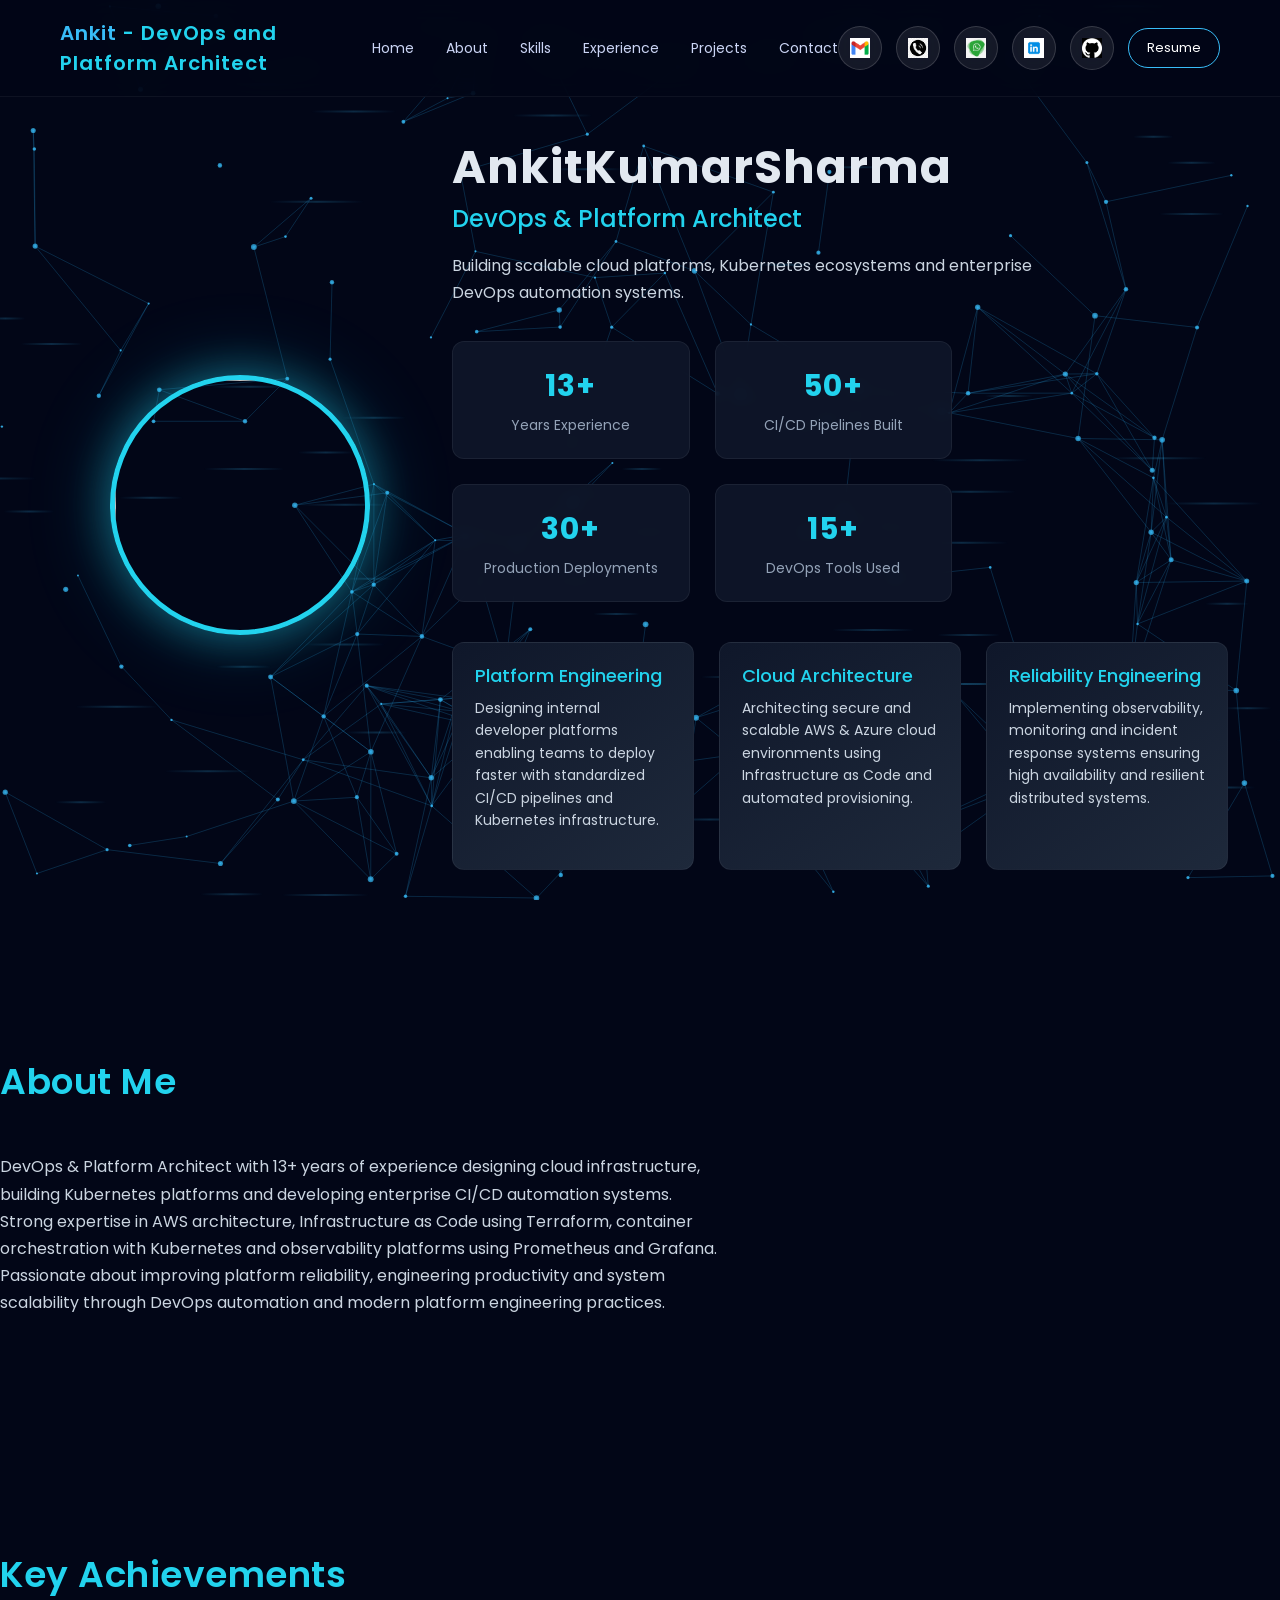
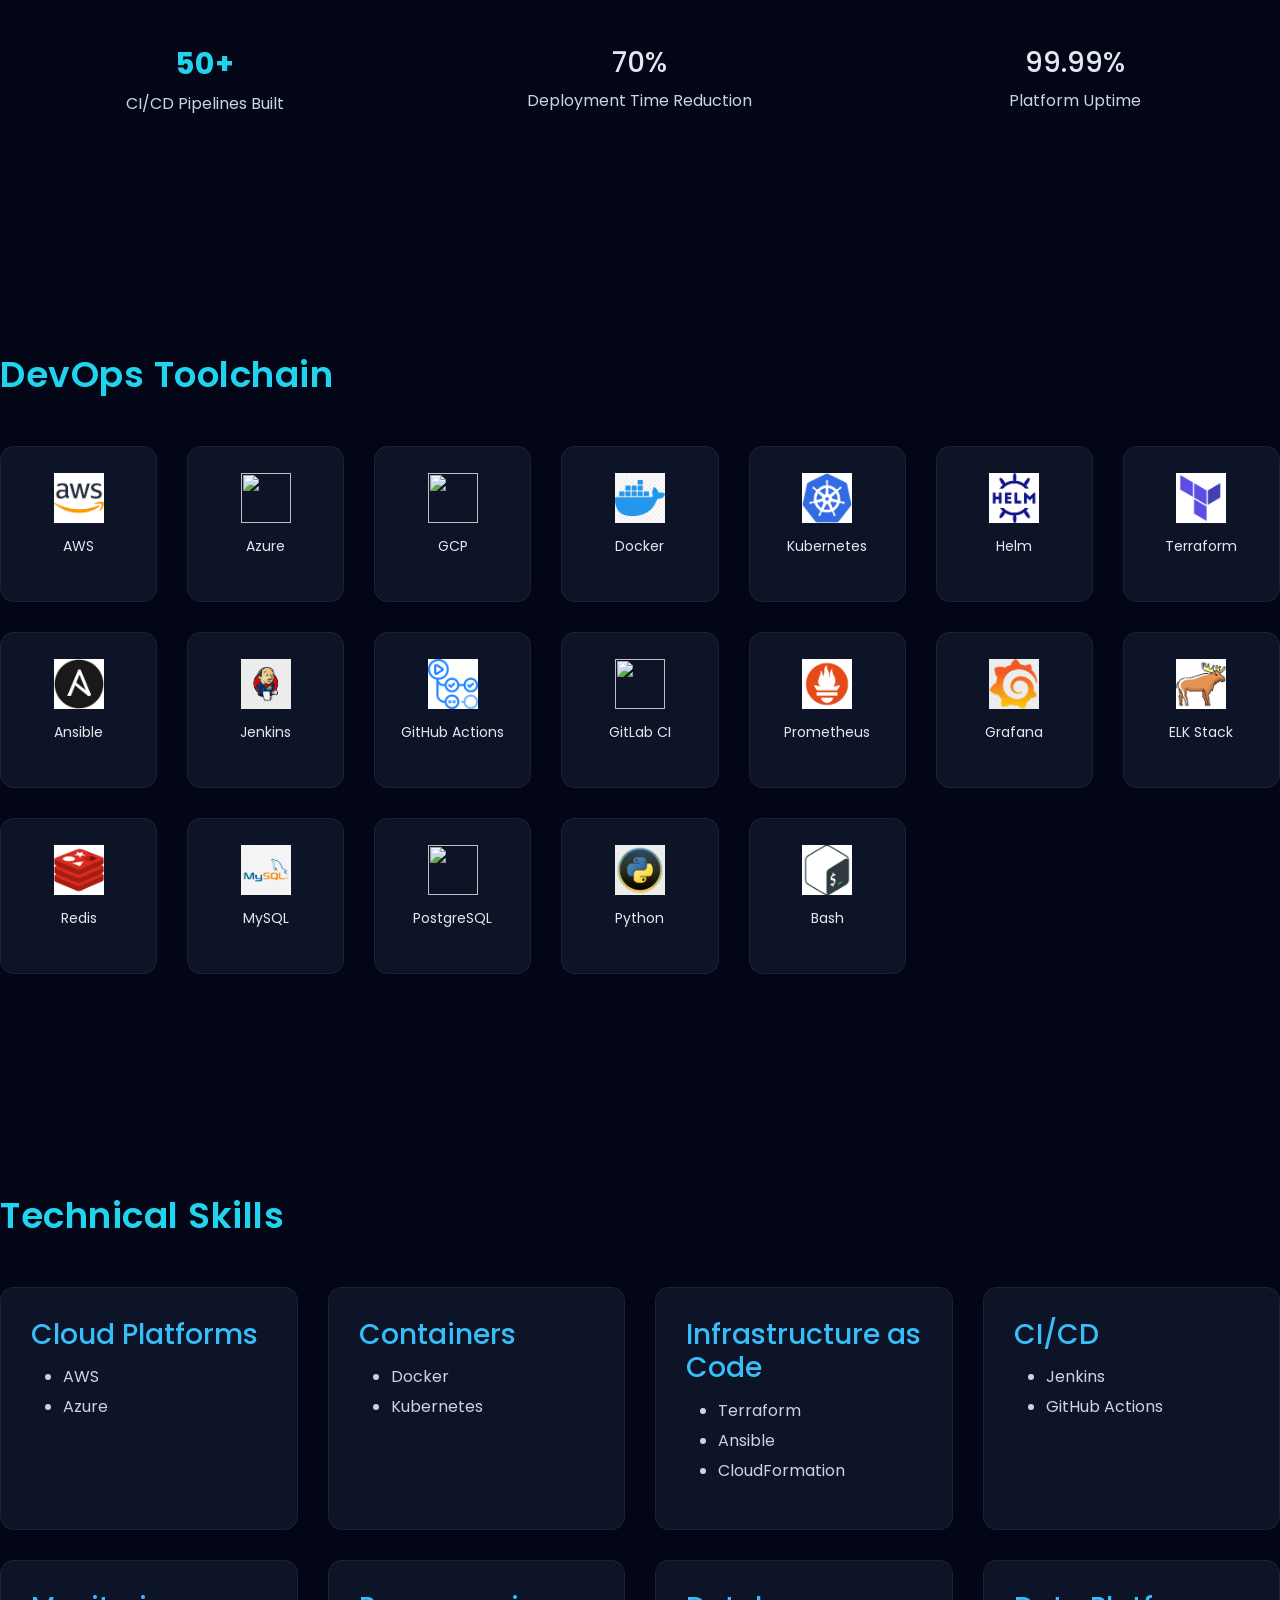
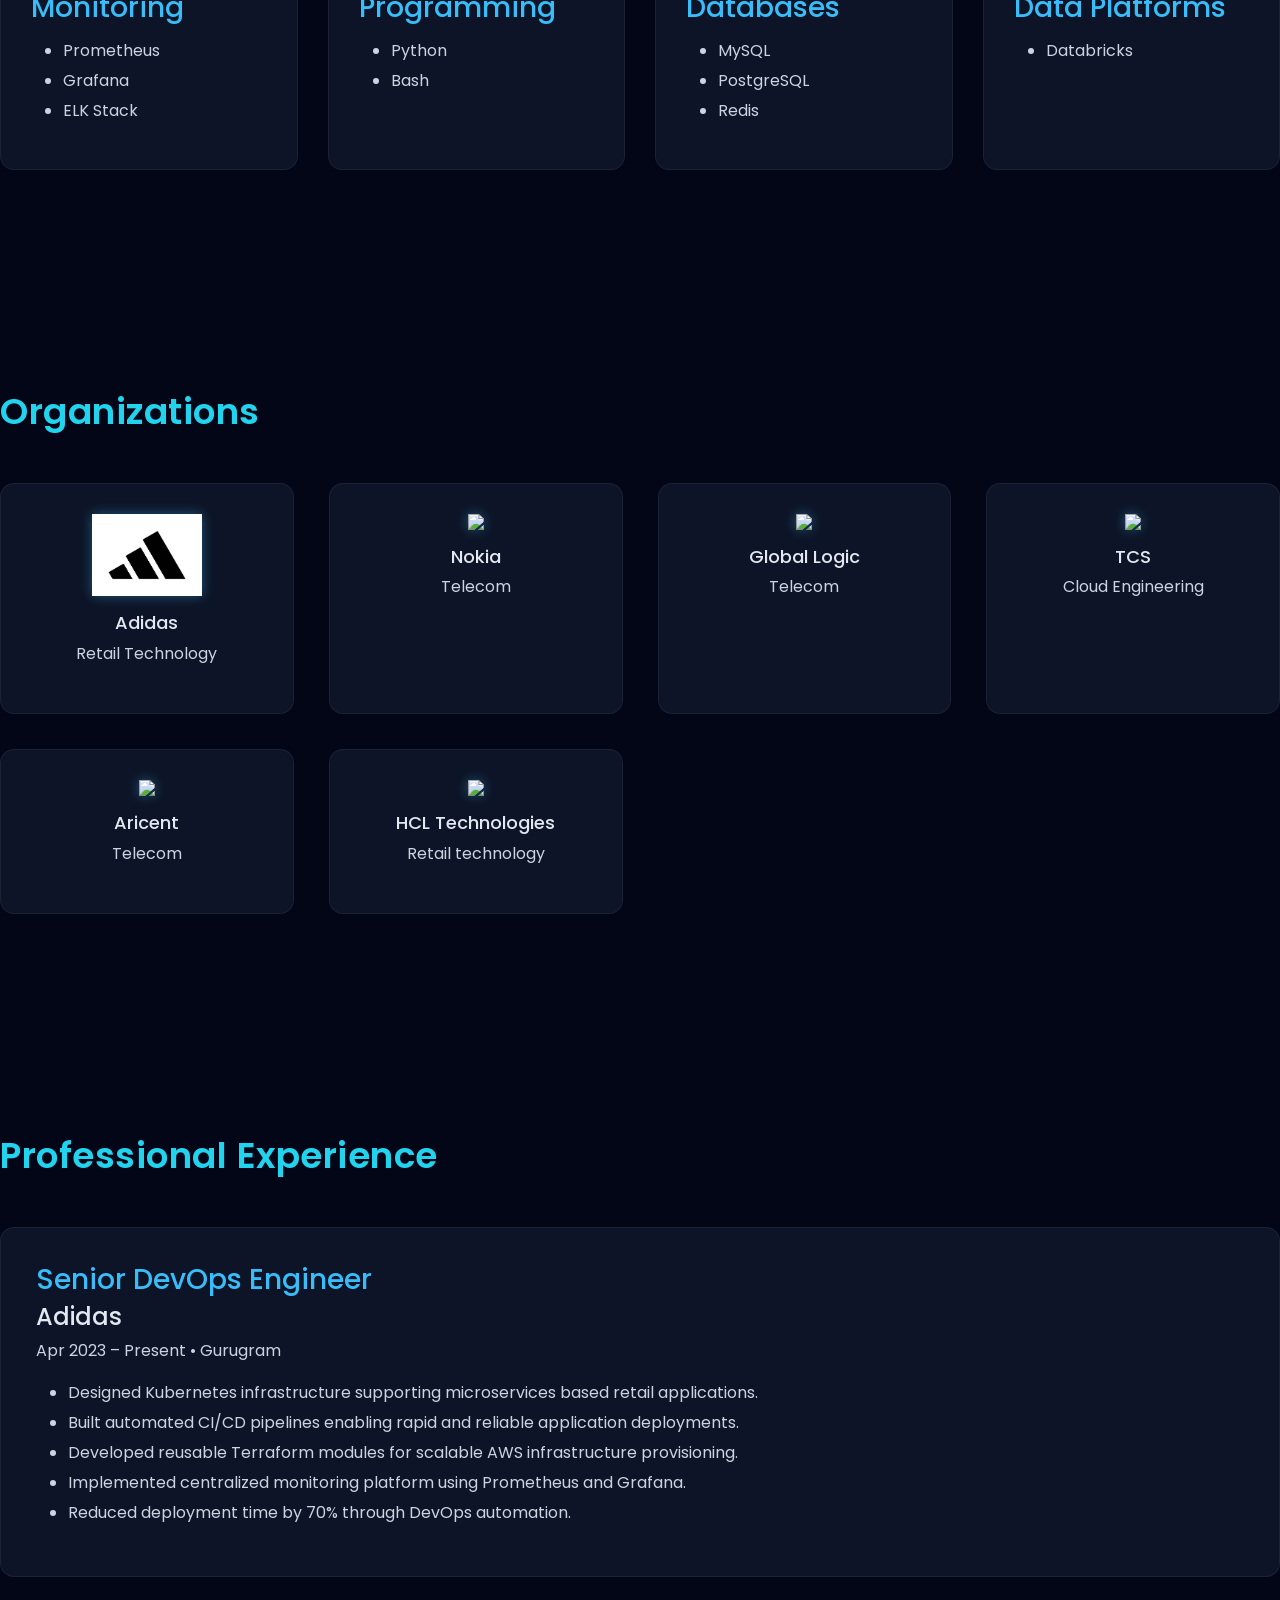
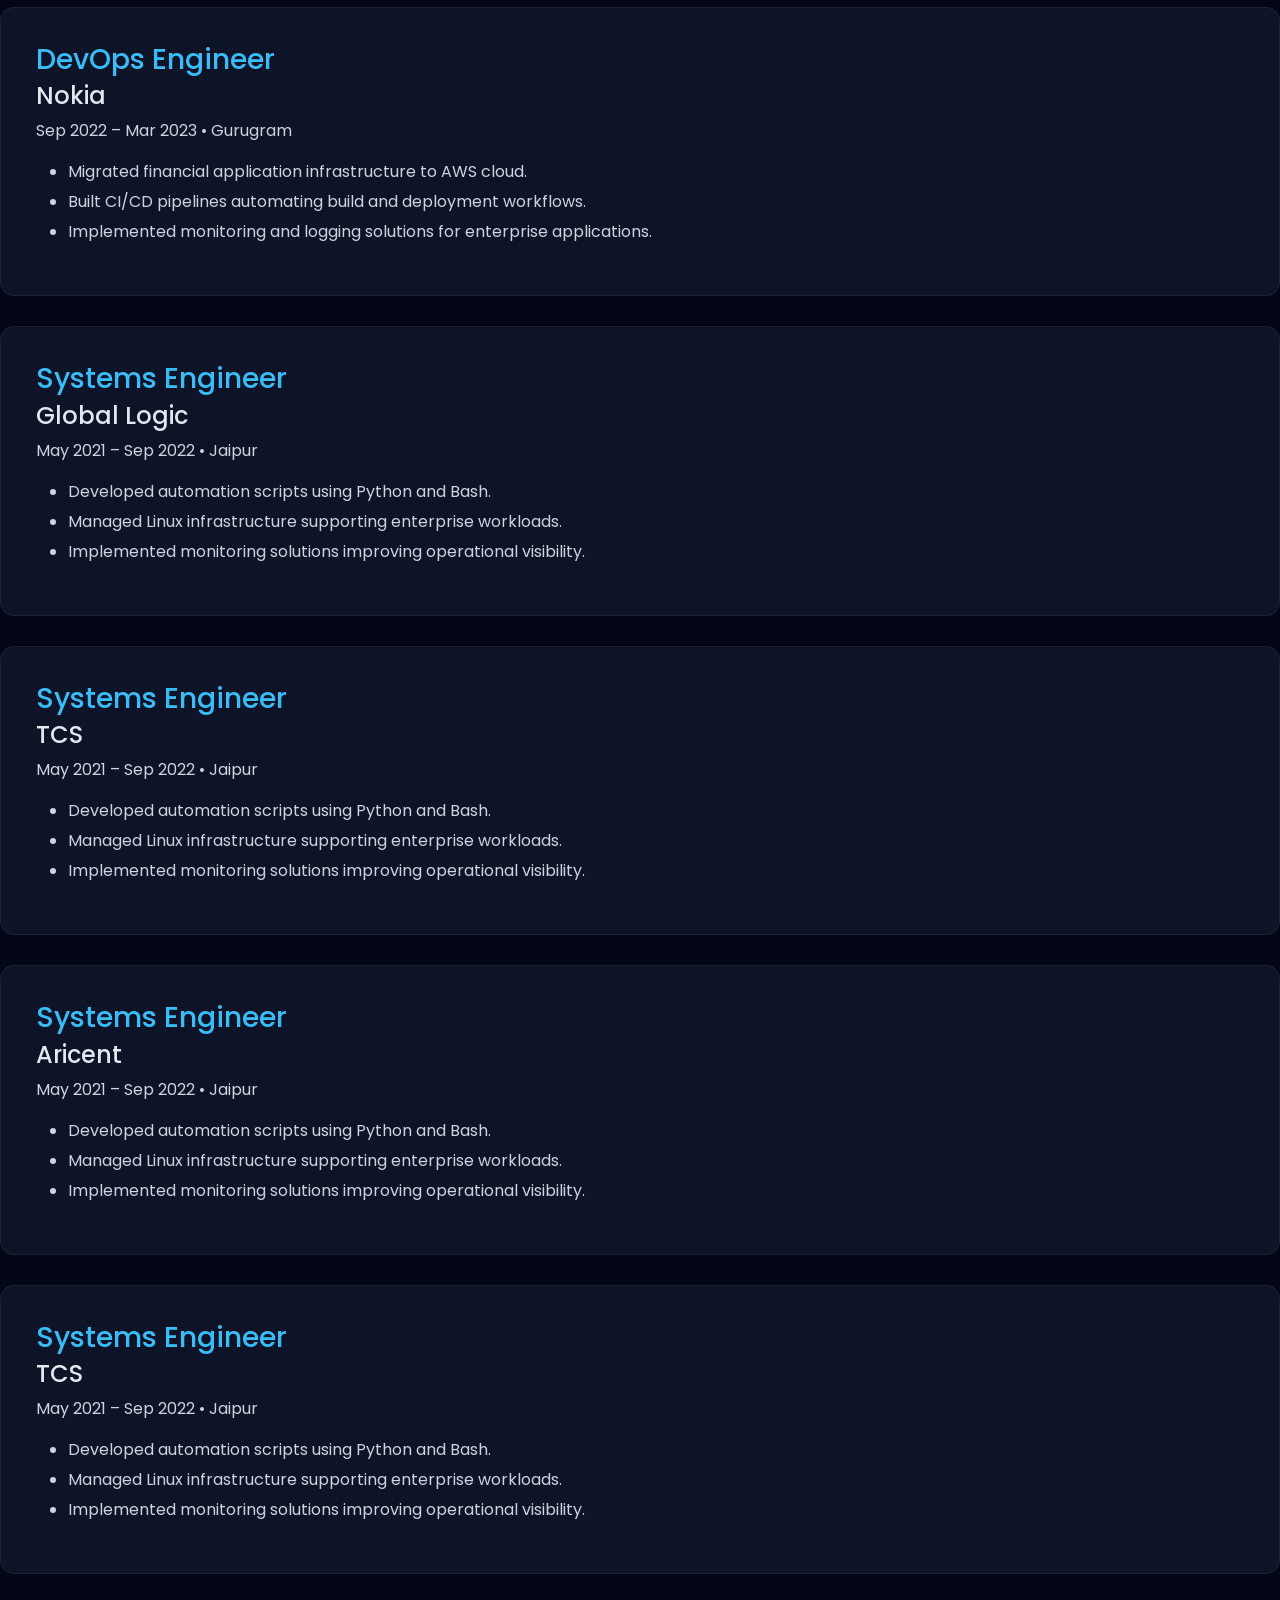
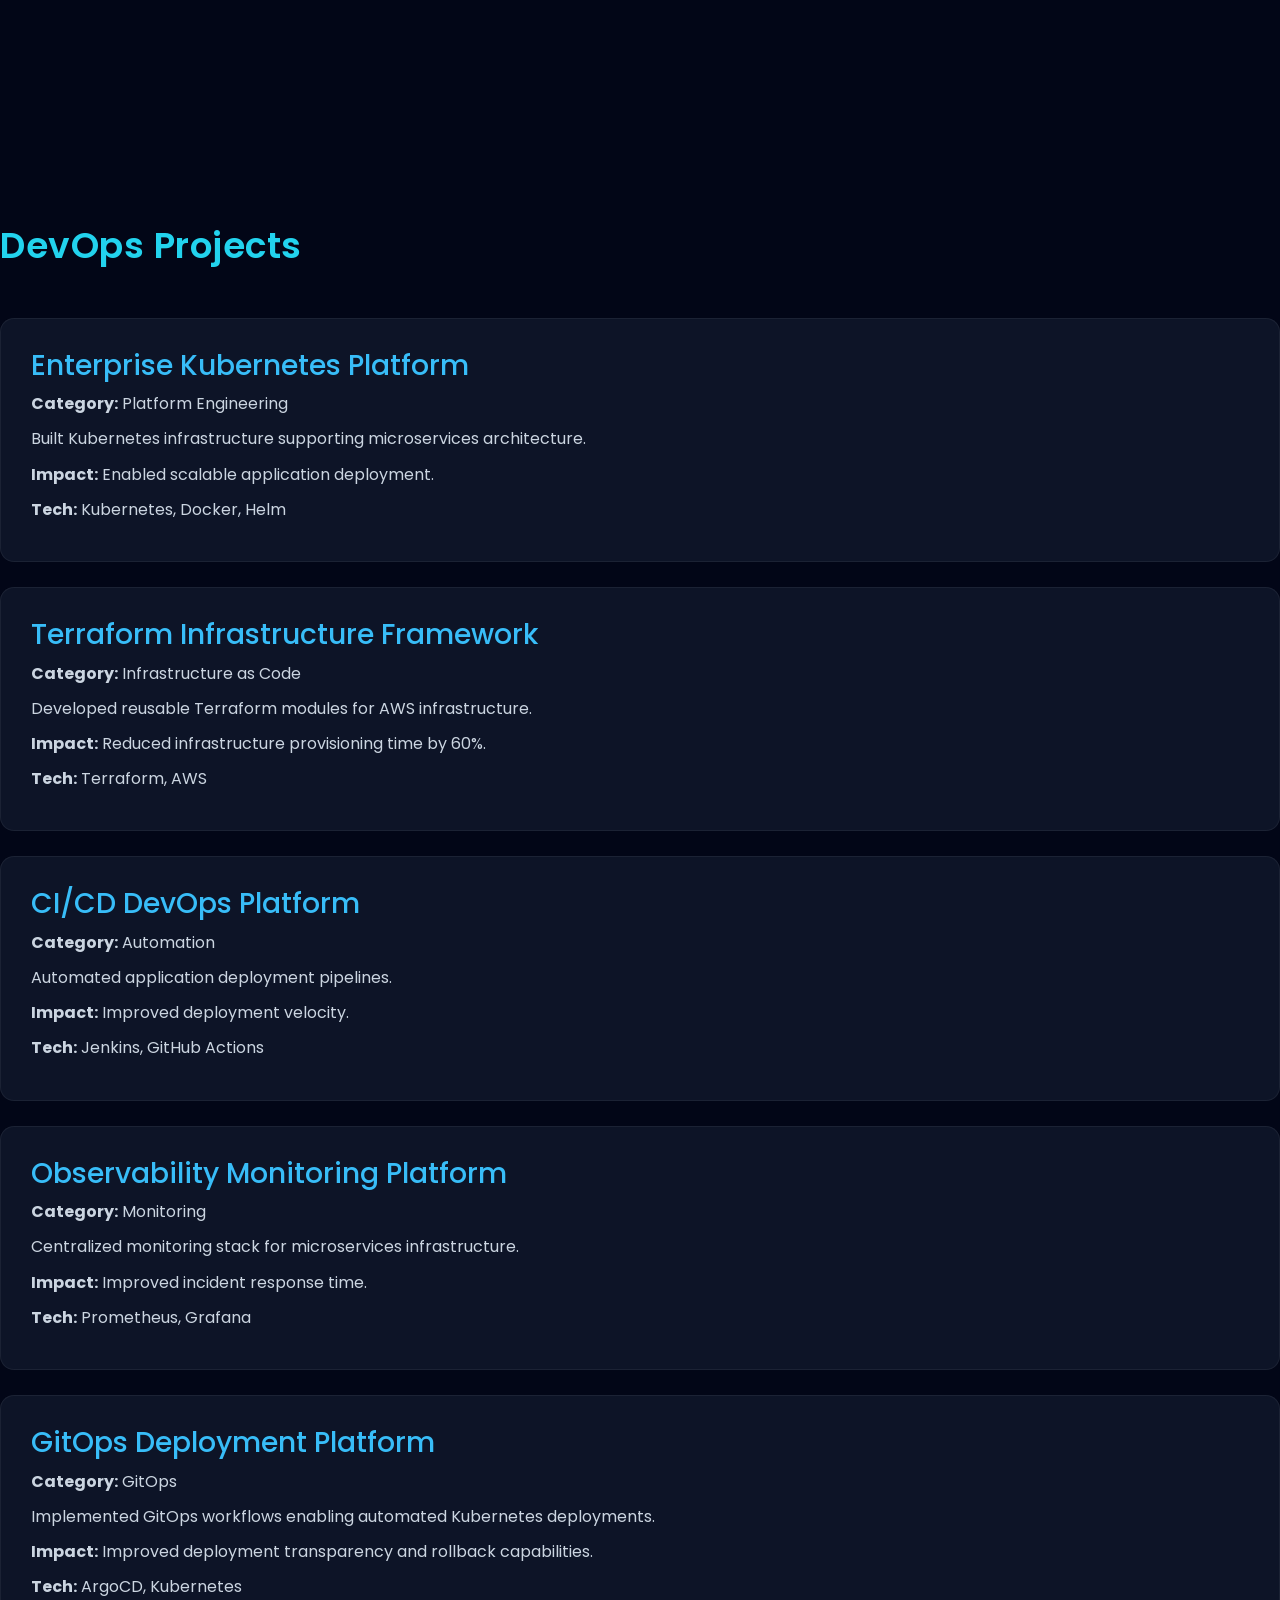
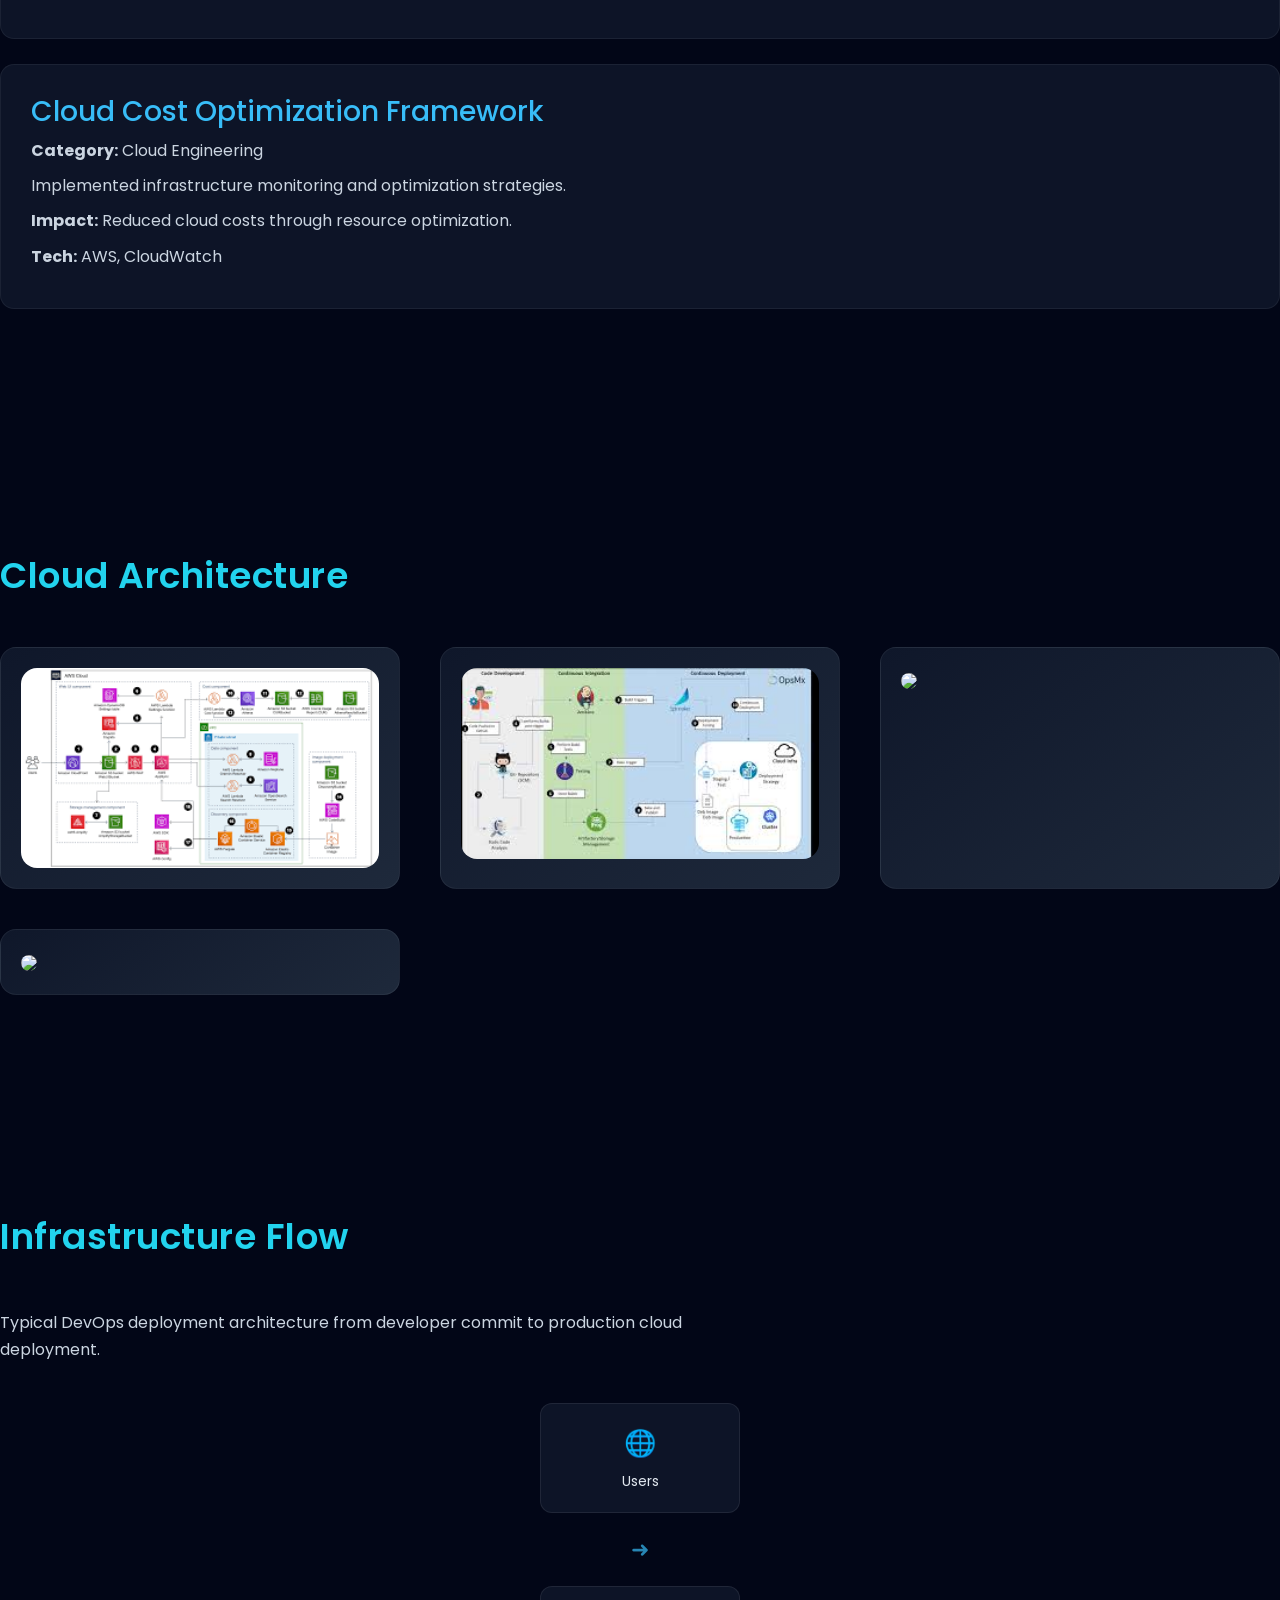
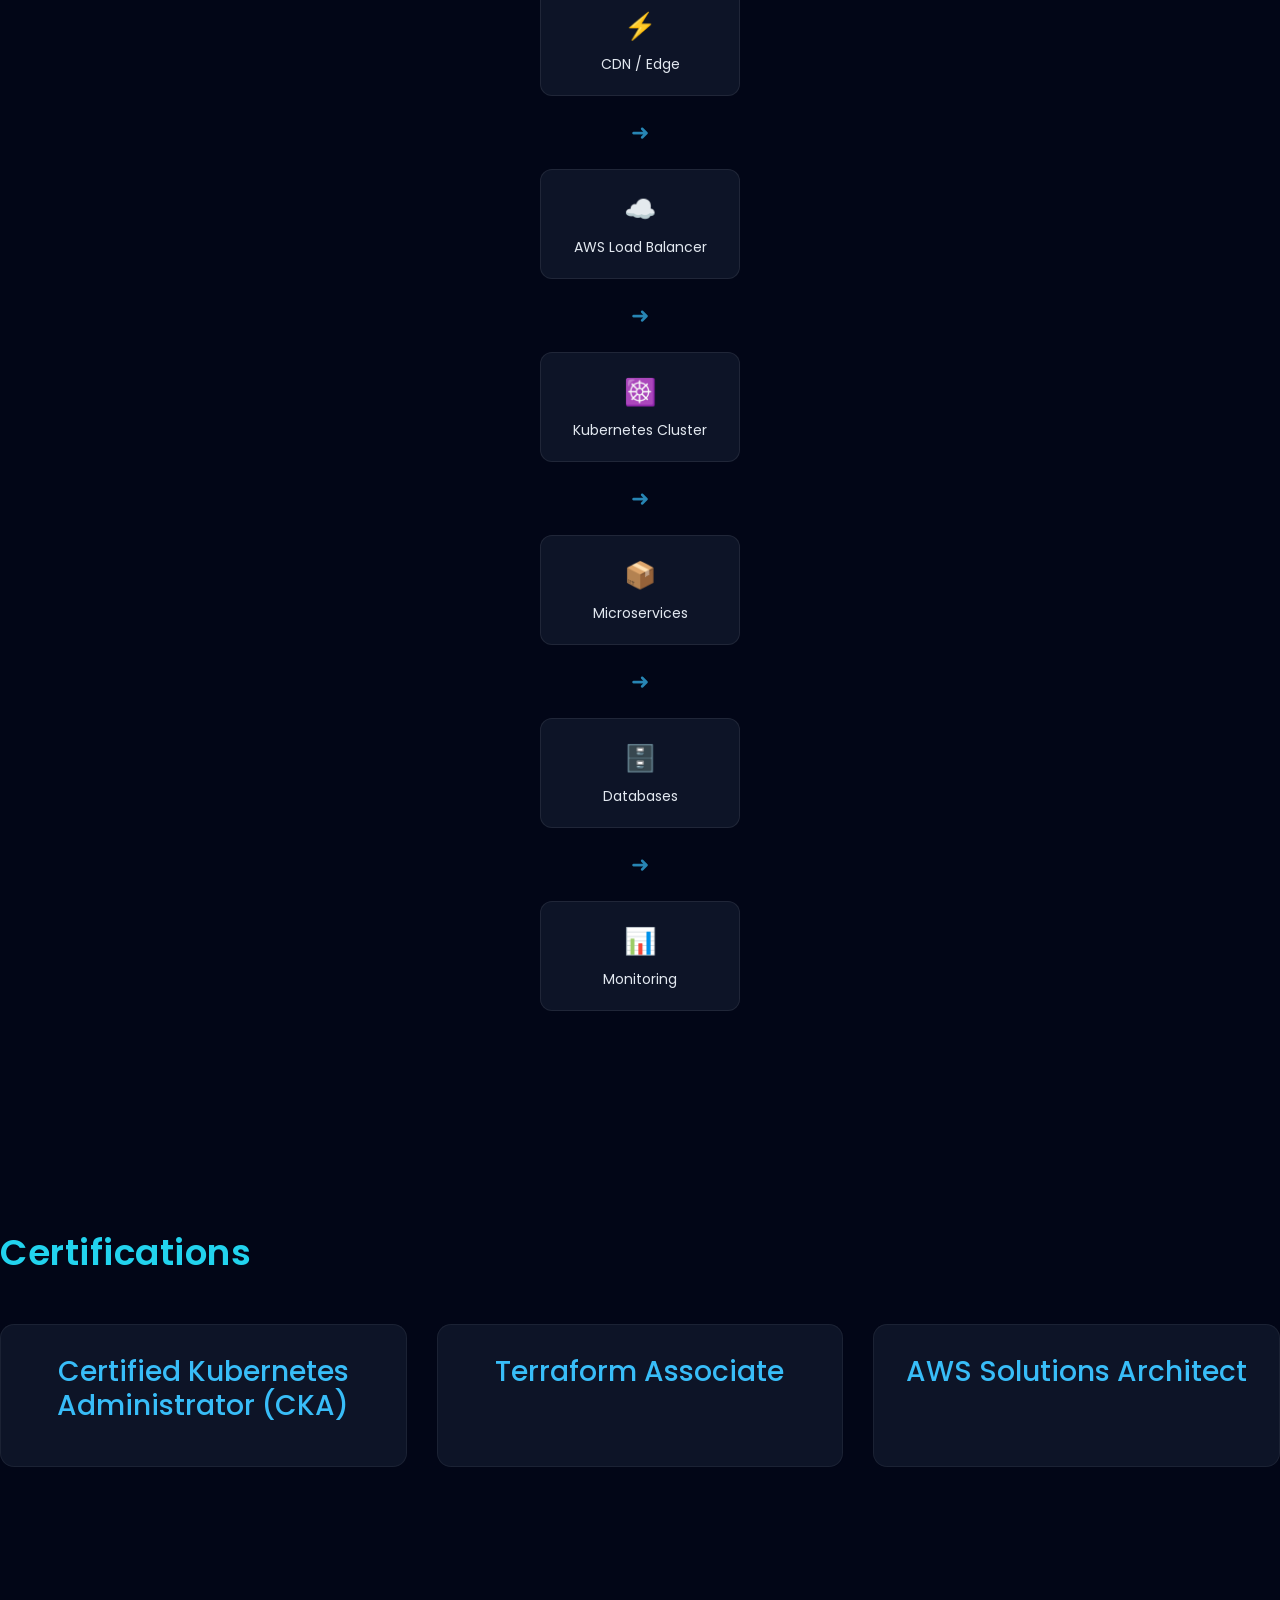
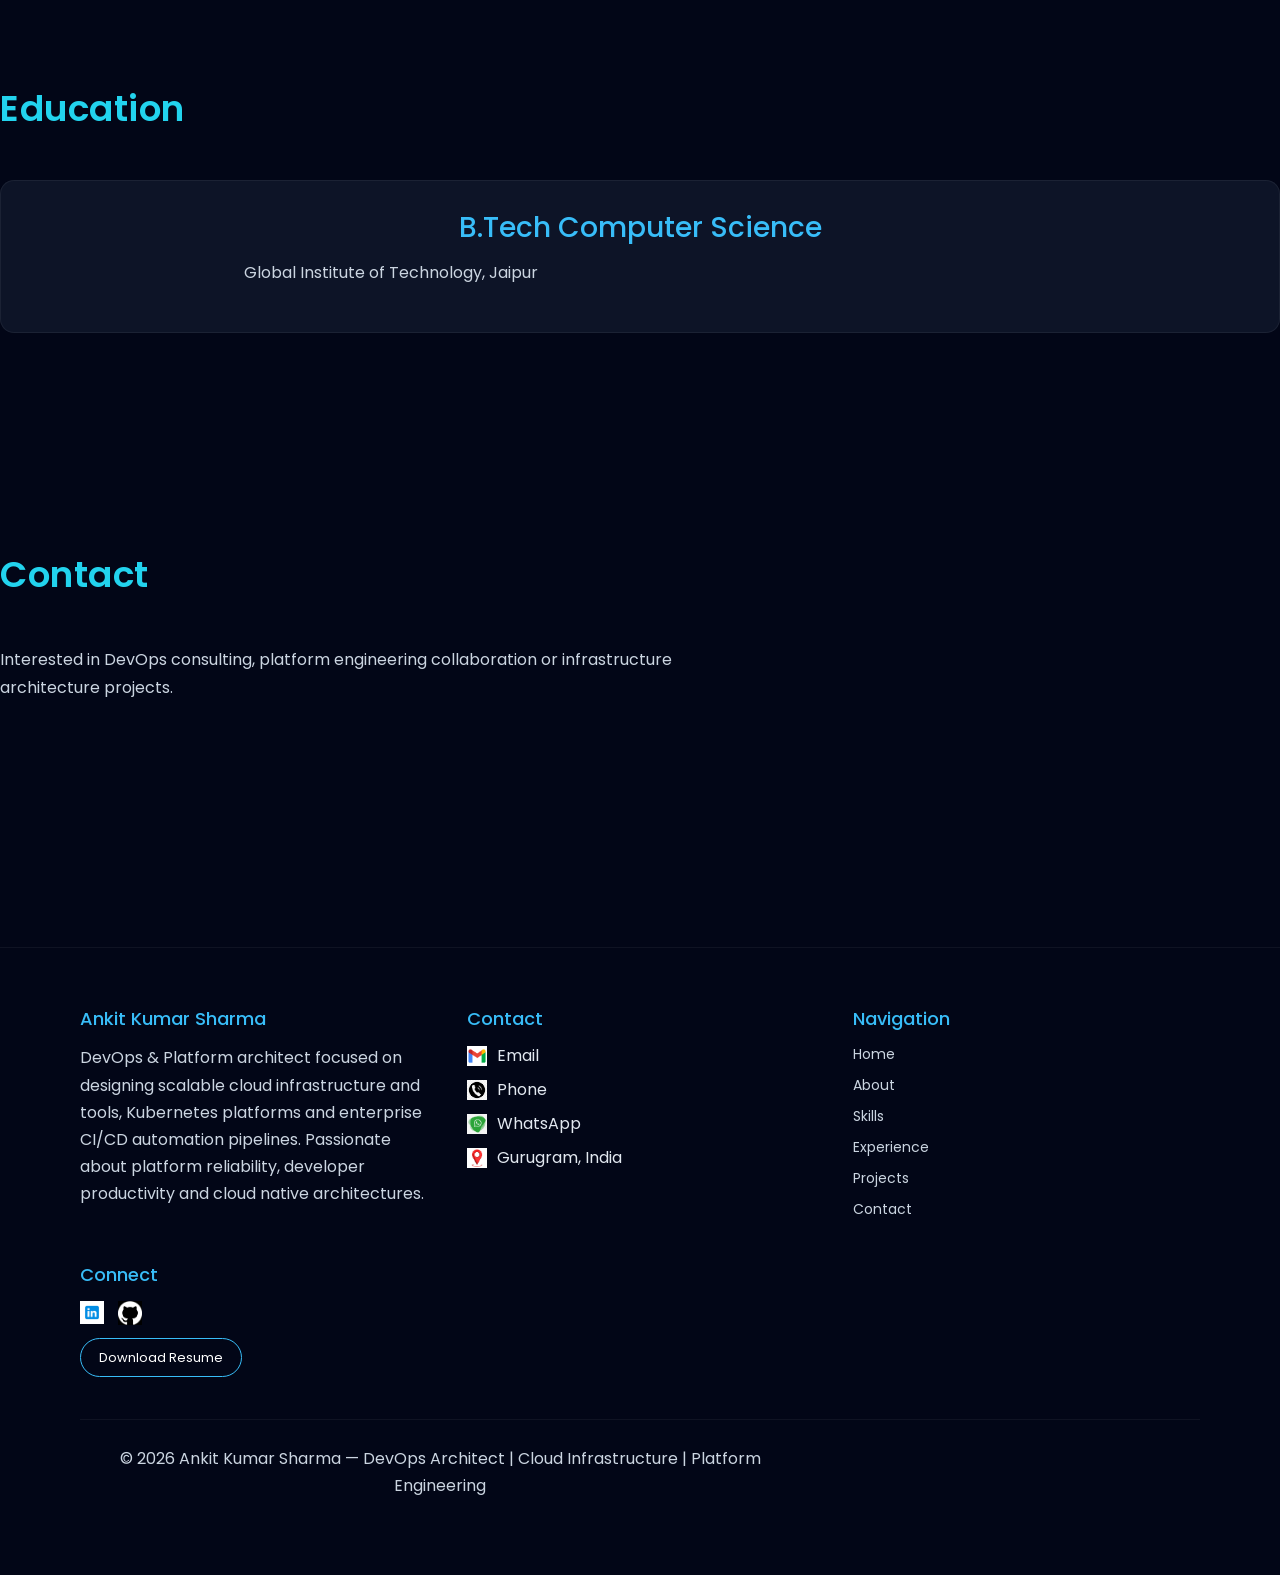
==== index.html @ b501259a "push the profile" ====
<!DOCTYPE html>

<html lang="en">

<head>

<meta charset="UTF-8">
<meta name="viewport" content="width=device-width, initial-scale=1.0">

<title>Ankit Kumar Sharma | Solutions Architect, Lakehouse Platforms</title>

<link href="https://cdn.jsdelivr.net/npm/bootstrap@5.3.2/dist/css/bootstrap.min.css" rel="stylesheet">

<link href="https://fonts.googleapis.com/css2?family=Poppins:wght@300;400;500;600;700&display=swap" rel="stylesheet">

<link rel="stylesheet" href="css/main.css">
<link rel="stylesheet" href="css/layout.css">
<link rel="stylesheet" href="css/components.css">
<link rel="stylesheet" href="css/animations.css">
<link rel="stylesheet" href="css/responsive.css">
<link rel="stylesheet" href="css/architecture.css">
<link rel="stylesheet" href="css/infrastructure.css">

</head>

<body>

<div id="particles-js"></div>

<div id="header"></div>

<!-- HERO -->

<section id="hero" class="hero-section container">

<div class="row align-items-center hero-content">

<div class="col-lg-4 text-center">

<div class="hero-image-wrapper">

<img id="profileImage" class="profile-image">

</div>

</div>

<div class="col-lg-8 hero-text">

<h1 id="heroName"></h1>
<h2 id="heroTitle"></h2>
<p id="heroTagline"></p>

<div id="metricsContainer" class="metrics-container"></div>

<div class="hero-devops-highlights">

<div class="highlight-card">
<h3>Platform Engineering</h3>
<p>Designing internal developer platforms enabling teams to deploy faster with standardized CI/CD pipelines and Kubernetes infrastructure.</p>
</div>

<div class="highlight-card">
<h3>Cloud Architecture</h3>
<p>Architecting secure and scalable AWS & Azure cloud environments using Infrastructure as Code and automated provisioning.</p>
</div>

<div class="highlight-card">
<h3>Reliability Engineering</h3>
<p>Implementing observability, monitoring and incident response systems ensuring high availability and resilient distributed systems.</p>
</div>

</div>

</div>

</div>

</section>

<!-- ABOUT -->

<section id="about" class="section container">

<h2 class="section-title">About Me</h2>

<p id="aboutText"></p>

</section>

<!-- ACHIEVEMENTS -->

<section id="achievements" class="section container">

<h2 class="section-title">Key Achievements</h2>

<div class="row g-4">

<div class="col-md-4">
<div class="achievement-card text-center">
<h3 class="metric-number" data-target="50">0</h3>
<p>CI/CD Pipelines Built</p>
</div>
</div>

<div class="col-md-4">
<div class="achievement-card text-center">
<h3>70%</h3>
<p>Deployment Time Reduction</p>
</div>
</div>

<div class="col-md-4">
<div class="achievement-card text-center">
<h3>99.99%</h3>
<p>Platform Uptime</p>
</div>
</div>

</div>

</section>

<!-- DEVOPS TOOLS -->

<section id="tools" class="section container">

<h2 class="section-title">DevOps Toolchain</h2>

<div id="toolsContainer" class="tools-grid"></div>

</section>

<!-- SKILLS -->

<section id="skills" class="section container">

<h2 class="section-title">Technical Skills</h2>

<div id="skillsContainer" class="skills-grid"></div>

</section>

<!-- COMPANIES -->

<section id="companies" class="section container">

<h2 class="section-title">Organizations</h2>

<div id="companiesContainer" class="company-grid"></div>

</section>

<!-- EXPERIENCE -->

<section id="experience" class="section container">

<h2 class="section-title">Professional Experience</h2>

<div id="experienceContainer"></div>

</section>

<!-- PROJECTS -->

<section id="projects" class="section container">

<h2 class="section-title">DevOps Projects</h2>

<div id="projectsContainer"></div>

</section>

<!-- DEVOPS ARCHITECTURE -->

<section id="architecture" class="section container">

<h2 class="section-title">Cloud Architecture</h2>

<div class="architecture-grid">

<div class="architecture-card">
<img src="assets/architecture/aws-architecture.png">
</div>

<div class="architecture-card">
<img src="assets/architecture/cicd-pipeline.png">
</div>

<div class="architecture-card">
<img src="assets/architecture/kubernetes-architecture.png">
</div>

<div class="architecture-card">
<img src="assets/architecture/monitoring-architecture.png">
</div>

</div>

</section>

<!-- INFRASTRUCTURE FLOW -->

<section id="infrastructure" class="section container">

<h2 class="section-title">Infrastructure Flow</h2>

<p class="infra-desc">
Typical DevOps deployment architecture from developer commit to production cloud deployment.
</p>

<div id="infraMap" class="infrastructure-map"></div>

</section>

<!-- CERTIFICATIONS -->

<section id="certifications" class="section container">

<h2 class="section-title">Certifications</h2>

<div id="certificationsContainer" class="skills-grid"></div>

</section>

<!-- EDUCATION -->

<section id="education" class="section container">

<h2 class="section-title">Education</h2>

<div class="skill-card text-center">

<h3>B.Tech Computer Science</h3>
<p>Global Institute of Technology, Jaipur</p>

</div>

</section>

<!-- CONTACT -->

<section id="contact" class="section container">

<h2 class="section-title">Contact</h2>

<p class="contact-text">
Interested in DevOps consulting, platform engineering collaboration or infrastructure architecture projects.
</p>

</section>

<div id="footer"></div>

<script src="https://cdn.jsdelivr.net/npm/bootstrap@5.3.2/dist/js/bootstrap.bundle.min.js"></script>

<script src="js/app.js"></script>

<script src="js/dataLoader.js"></script>

<script src="js/navbar.js"></script>

<script src="js/animations.js"></script>

<script src="js/visuals.js"></script>

<script src="js/heroPipeline.js"></script>

<script src="js/architecture.js"></script>

<script src="js/infrastructure.js"></script>

<script src="https://cdn.jsdelivr.net/npm/particles.js"></script>

<script src="js/background.js"></script>

</body>
</html>
---- css/main.css ----
/* =====================================================
GLOBAL RESET
===================================================== */

*{
margin:0;
padding:0;
box-sizing:border-box;
}

html,body{

width:100%;
min-height:100%;

font-family:'Poppins',sans-serif;

color:white;

/* IMPORTANT — keep dark base */
background:#020617;

scroll-behavior:smooth;
overflow-x:hidden;

}



/* =====================================================
DEVOPS BACKGROUND SYSTEM
===================================================== */

/* PARTICLES BACKGROUND */

#particles-js{

position:fixed;

top:0;
left:0;

width:100vw;
height:100vh;

pointer-events:none;

z-index:-5;

/* DARK DEVOPS COLOR */
background:radial-gradient(
circle at center,
#020617 0%,
#020617 40%,
#01030a 100%
);

}



/* NETWORK MESH */

#devops-network{

position:fixed;

top:0;
left:0;

width:100vw;
height:100vh;

pointer-events:none;

z-index:-4;

}



/* PIPELINE FLOW */

#pipeline-flow{

position:fixed;

top:0;
left:0;

width:100vw;
height:100vh;

pointer-events:none;

z-index:-3;

}



/* =====================================================
OPTIONAL VIDEO BACKGROUND
===================================================== */

#bg-video{

position:fixed;

top:0;
left:0;

width:100vw;
height:100vh;

object-fit:cover;

z-index:-6;

filter:brightness(0.35);

}



/* =====================================================
DARK OVERLAY (SO TEXT IS READABLE)
===================================================== */

.background-overlay{

position:fixed;

top:0;
left:0;

width:100vw;
height:100vh;

/* DARK GRADIENT */
background:linear-gradient(
180deg,
rgba(2,6,23,0.65),
rgba(2,6,23,0.90)
);

z-index:-2;

pointer-events:none;

}



/* =====================================================
SECTION LAYOUT
===================================================== */

.section{

padding:110px 0;

position:relative;

z-index:3;

background:transparent;

}



/* =====================================================
SECTION TITLES
===================================================== */

.section-title{

font-size:36px;

font-weight:600;

margin-bottom:50px;

color:#22d3ee;

letter-spacing:0.5px;

}



/* =====================================================
TEXT STYLE
===================================================== */

p{

color:#cbd5e1;

line-height:1.7;

font-size:16px;

max-width:720px;

}



/* =====================================================
CONTAINER WIDTH
===================================================== */

.container{

max-width:1300px;

width:100%;

}



/* =====================================================
SCROLLBAR
===================================================== */

::-webkit-scrollbar{

width:8px;

}

::-webkit-scrollbar-track{

background:#020617;

}

::-webkit-scrollbar-thumb{

background:#0ea5e9;

border-radius:4px;

}



/* =====================================================
LINK STYLE
===================================================== */

a{

text-decoration:none;

color:white;

transition:0.25s;

}

a:hover{

color:#22d3ee;

}



/* =====================================================
UTILITY CLASSES
===================================================== */

.text-highlight{

color:#22d3ee;

font-weight:600;

}

.glow{

box-shadow:0 0 15px rgba(34,211,238,0.4);

}



/* =====================================================
CONTENT ABOVE BACKGROUND
===================================================== */

.hero-section,
.section,
.header,
.footer{

position:relative;

z-index:5;

}
---- css/layout.css ----
/* =========================================
GLOBAL PAGE LAYOUT
========================================= */

body{

background:transparent;
color:#e2e8f0;

overflow-x:hidden;

font-family:'Poppins',sans-serif;

}

.section{

padding-top:110px;
padding-bottom:110px;

position:relative;

}

/* =========================================
HERO SECTION
========================================= */

.hero-section{

position:relative;

min-height:100vh;

display:flex;
align-items:center;
justify-content:center;

padding-top:140px;
padding-bottom:80px;

overflow:hidden;

}

.hero-content{

max-width:1200px;
margin:auto;

}

/* =========================================
PROFILE IMAGE
========================================= */

.profile-image{

width:260px;
height:260px;

border-radius:50%;

border:5px solid #22d3ee;

object-fit:cover;

box-shadow:
0 0 45px rgba(34,211,238,0.45),
0 0 90px rgba(34,211,238,0.2);

}

/* =========================================
HERO TEXT
========================================= */

#heroName{

font-size:46px;
font-weight:700;

margin-bottom:10px;

letter-spacing:1px;

}

#heroTitle{

font-size:24px;

color:#22d3ee;

margin-bottom:18px;

}

#heroTagline{

max-width:640px;

margin-bottom:35px;

font-size:16px;

color:#cbd5e1;

}

/* =========================================
METRICS GRID
========================================= */

.metrics-container{

display:grid;

grid-template-columns:repeat(2,minmax(180px,1fr));

gap:25px;

max-width:500px;

}

.metric-card{

padding:22px 30px;

border-radius:12px;

background:linear-gradient(
145deg,
rgba(15,23,42,0.9),
rgba(30,41,59,0.9)
);

border:1px solid rgba(255,255,255,0.06);

text-align:center;

transition:all .25s ease;

backdrop-filter:blur(6px);

}

.metric-card:hover{

transform:translateY(-6px);

box-shadow:0 10px 35px rgba(0,0,0,0.45);

border-color:#22d3ee;

}

.metric-number{

font-size:30px;
font-weight:700;

color:#22d3ee;

}

.metric-label{

font-size:14px;

color:#94a3b8;

margin-top:6px;

}

/* =========================================
TOOLS GRID
========================================= */

.tools-grid{

display:grid;

grid-template-columns:repeat(auto-fit,minmax(140px,1fr));

gap:30px;

margin-top:40px;

}

.tool-card{

padding:25px;

border-radius:12px;

background:linear-gradient(
145deg,
rgba(15,23,42,0.9),
rgba(30,41,59,0.9)
);

border:1px solid rgba(255,255,255,0.05);

text-align:center;

transition:all .25s ease;

backdrop-filter:blur(6px);

}

.tool-card:hover{

transform:translateY(-5px);

box-shadow:0 15px 30px rgba(0,0,0,0.4);

border-color:#22d3ee;

}

.tool-card img{

width:50px;
height:50px;

margin-bottom:10px;

}

.tool-card p{

font-size:14px;

color:#cbd5f5;

}

/* =========================================
SKILLS GRID
========================================= */

.skills-grid{

display:grid;

grid-template-columns:repeat(auto-fit,minmax(260px,1fr));

gap:30px;

}

.skill-card{

padding:30px;

border-radius:14px;

background:linear-gradient(
145deg,
rgba(15,23,42,0.9),
rgba(30,41,59,0.9)
);

border:1px solid rgba(255,255,255,0.05);

transition:all .25s ease;

backdrop-filter:blur(6px);

}

.skill-card:hover{

transform:translateY(-5px);

border-color:#22d3ee;

}

.skill-card h3{

margin-bottom:15px;

color:#22d3ee;

}

.skill-card li{

margin-bottom:8px;

color:#cbd5e1;

}

/* =========================================
COMPANIES GRID
========================================= */

.company-grid{

display:grid;

grid-template-columns:repeat(auto-fit,minmax(250px,1fr));

gap:35px;

}

.company-card{

padding:30px;

border-radius:14px;

background:linear-gradient(
145deg,
rgba(15,23,42,0.9),
rgba(30,41,59,0.9)
);

border:1px solid rgba(255,255,255,0.05);

text-align:center;

transition:all .25s ease;

backdrop-filter:blur(6px);

}

.company-card:hover{

transform:translateY(-6px);

border-color:#22d3ee;

}

.company-card img{

width:110px;

margin-bottom:15px;

}

/* =========================================
EXPERIENCE
========================================= */

.experience-card{

padding:35px;

border-radius:14px;

background:linear-gradient(
145deg,
rgba(15,23,42,0.9),
rgba(30,41,59,0.9)
);

border:1px solid rgba(255,255,255,0.05);

margin-bottom:30px;

transition:all .25s ease;

backdrop-filter:blur(6px);

}

.experience-card:hover{

transform:translateY(-6px);

border-color:#22d3ee;

}

/* =========================================
PROJECTS
========================================= */

.project-card{

padding:30px;

border-radius:14px;

background:linear-gradient(
145deg,
rgba(15,23,42,0.9),
rgba(30,41,59,0.9)
);

border:1px solid rgba(255,255,255,0.05);

margin-bottom:25px;

transition:all .25s ease;

backdrop-filter:blur(6px);

}

.project-card:hover{

transform:translateY(-6px);

border-color:#22d3ee;

}

/* =========================================
DEVOPS BACKGROUND (VISIBLE)
========================================= */

#particles-js{

position:fixed;

top:0;
left:0;

width:100%;
height:100%;

z-index:-10;

pointer-events:none;

background:transparent;

}
---- css/components.css ----
/* =====================================================
HEADER / NAVBAR
===================================================== */

.header{

position:fixed;
top:0;
left:0;

width:100%;

display:flex;
justify-content:space-between;
align-items:center;

padding:18px 70px;

background:rgba(2,6,23,0.85);

backdrop-filter:blur(14px);

border-bottom:1px solid rgba(255,255,255,0.05);

z-index:1000;

}


/* =====================================================
LOGO
===================================================== */

.logo{

font-size:20px;
font-weight:600;

color:#38bdf8;

letter-spacing:1px;

}


/* =====================================================
NAVIGATION
===================================================== */

.nav-menu{

display:flex;
gap:32px;

}

.nav-menu a{

font-size:14px;
color:#cbd5f5;

transition:0.3s;

}

.nav-menu a:hover{

color:#38bdf8;

}


/* =====================================================
HEADER ICONS
===================================================== */

.header-icons{

display:flex;
gap:14px;
align-items:center;

}

.icon-btn{

width:44px;
height:44px;

display:flex;
align-items:center;
justify-content:center;

border-radius:50%;

background:rgba(255,255,255,0.08);

backdrop-filter:blur(12px);

border:1px solid rgba(255,255,255,0.15);

transition:0.3s;

}

.icon-btn img{

width:20px;
height:20px;

}

.icon-btn:hover{

transform:translateY(-5px) scale(1.08);

background:rgba(56,189,248,0.25);

box-shadow:0 0 20px rgba(56,189,248,0.7);

}


/* =====================================================
RESUME BUTTON
===================================================== */

.resume-btn{

padding:9px 18px;

border-radius:25px;

border:1px solid #38bdf8;

font-size:13px;

color:white;

background:transparent;

transition:0.3s;

}

.resume-btn:hover{

background:#38bdf8;

color:#020617;

box-shadow:0 0 20px rgba(56,189,248,0.8);

}


/* =====================================================
GLOBAL GLASS CARD STYLE
===================================================== */

.tool-card,
.skill-card,
.company-card,
.project-card,
.experience-card{

background:rgba(15,23,42,0.9);

border-radius:14px;

border:1px solid rgba(255,255,255,0.06);

backdrop-filter:blur(10px);

transition:all 0.35s ease;

position:relative;

overflow:hidden;

}

.tool-card:hover,
.skill-card:hover,
.company-card:hover,
.project-card:hover,
.experience-card:hover{

transform:translateY(-8px);

box-shadow:
0 10px 30px rgba(0,0,0,0.5),
0 0 20px rgba(56,189,248,0.2);

border-color:#38bdf8;

}


/* =====================================================
TOOL CARDS
===================================================== */

.tool-card{

padding:26px;
text-align:center;

}

.tool-card img{

width:50px;
height:50px;

margin-bottom:12px;

}

.tool-card p{

font-size:14px;

color:#e2e8f0;

}


/* =====================================================
SKILLS CARDS
===================================================== */

.skill-card{

padding:30px;

}

.skill-card h3{

color:#38bdf8;

margin-bottom:14px;

}

.skill-card li{

color:#cbd5e1;

margin-bottom:6px;

}


/* =====================================================
COMPANY CARDS
===================================================== */

.company-card{

padding:30px;
text-align:center;

}

.company-card img{

width:110px;

margin-bottom:16px;

filter:drop-shadow(0 0 6px rgba(56,189,248,0.4));

}

.company-card h3{

font-size:18px;

color:#e2e8f0;

margin-bottom:6px;

}


/* =====================================================
EXPERIENCE CARDS
===================================================== */

.experience-card{

padding:35px;

}

.experience-card h3{

color:#38bdf8;

margin-bottom:6px;

}

.experience-card h4{

color:#e2e8f0;

margin-bottom:6px;

}

.experience-card ul{

margin-top:12px;

}

.experience-card li{

color:#cbd5e1;

margin-bottom:6px;

}


/* =====================================================
PROJECT CARDS
===================================================== */

.project-card{

padding:30px;

}

.project-card h3{

color:#38bdf8;

margin-bottom:8px;

}

.project-card p{

color:#cbd5e1;

margin-bottom:8px;

}


/* =====================================================
ARCHITECTURE CARDS
===================================================== */

.architecture-grid{

display:grid;

grid-template-columns:repeat(auto-fit,minmax(350px,1fr));

gap:30px;

margin-top:40px;

}

.architecture-card{

padding:20px;

border-radius:14px;

background:rgba(15,23,42,0.9);

border:1px solid rgba(255,255,255,0.06);

transition:0.35s;

}

.architecture-card img{

width:100%;

border-radius:10px;

}

.architecture-card:hover{

transform:translateY(-6px);

box-shadow:0 10px 25px rgba(0,0,0,0.5);

}


/* =====================================================
FOOTER
===================================================== */

.footer{

margin-top:120px;

padding:60px 80px;

background:#020617;

border-top:1px solid rgba(255,255,255,0.05);

}

.footer-container{

display:grid;

grid-template-columns:repeat(auto-fit,minmax(260px,1fr));

gap:40px;

}

.footer-title{

font-size:18px;

color:#38bdf8;

margin-bottom:15px;

}

.footer-contact-item{

display:flex;
align-items:center;

gap:10px;

margin-bottom:10px;

color:#e2e8f0;

}

.footer-contact-item img{

width:20px;

}

.footer-social-icon img{

width:24px;

transition:0.3s;

}

.footer-social-icon img:hover{

transform:scale(1.2);

filter:drop-shadow(0 0 10px #38bdf8);

}

.footer-links{

display:flex;
flex-direction:column;
gap:10px;

margin-top:10px;

}

.footer-links a{

color:#cbd5e1;

font-size:14px;

transition:0.25s;

}

.footer-links a:hover{

color:#22d3ee;

}

.footer-bottom{

margin-top:50px;

padding-top:25px;

border-top:1px solid rgba(255,255,255,0.05);

text-align:center;

font-size:14px;

color:#94a3b8;

}

.hero-devops-highlights{

display:grid;

grid-template-columns:repeat(3,1fr);

gap:25px;

margin-top:40px;

max-width:900px;

}

.highlight-card{

padding:22px;

border-radius:12px;

background:linear-gradient(
145deg,
#0f172a,
#1e293b
);

border:1px solid rgba(255,255,255,0.05);

transition:0.3s;

}

.highlight-card:hover{

transform:translateY(-6px);

border-color:#22d3ee;

box-shadow:0 10px 25px rgba(0,0,0,0.4);

}

.highlight-card h3{

font-size:18px;

margin-bottom:10px;

color:#22d3ee;

}

.highlight-card p{

font-size:14px;

color:#cbd5e1;

line-height:1.6;

}
---- css/animations.css ----
/* =====================================================
GLOBAL SMOOTH TRANSITIONS
===================================================== */

*{
transition:
transform .25s ease,
box-shadow .25s ease,
border-color .25s ease,
background .25s ease;
}



/* =====================================================
SECTION SCROLL REVEAL
===================================================== */

.section{

opacity:0;

transform:translateY(60px);

transition:
opacity .7s ease,
transform .7s ease;

}

.section.visible{

opacity:1;

transform:translateY(0);

}



/* =====================================================
METRIC CARD
===================================================== */

.metric-card{

position:relative;

overflow:hidden;

cursor:pointer;

background:rgba(15,23,42,0.9);

}

.metric-card:hover{

transform:translateY(-6px);

box-shadow:0 0 25px rgba(34,211,238,0.35);

}



/* =====================================================
METRIC BORDER ANIMATION
===================================================== */

.metric-card::before{

content:"";

position:absolute;

top:0;
left:0;

width:100%;
height:100%;

border:2px solid #22d3ee;

border-radius:10px;

opacity:0;

transform:scale(0.85);

transition:.35s ease;

}

.metric-card:hover::before{

opacity:1;

transform:scale(1.08);

}



/* =====================================================
METRIC NUMBER
===================================================== */

.metric-number{

font-size:30px;

font-weight:700;

color:#22d3ee;

letter-spacing:1px;

}



/* =====================================================
BUTTON GLOW
===================================================== */

.resume-btn:hover{

box-shadow:0 0 20px #22d3ee;

transform:translateY(-2px);

}



/* =====================================================
CARDS HOVER EFFECT
===================================================== */

.tool-card,
.skill-card,
.company-card,
.experience-card,
.project-card{

transform:translateY(0);

}

.tool-card:hover,
.skill-card:hover,
.company-card:hover,
.experience-card:hover,
.project-card:hover{

transform:translateY(-8px);

box-shadow:0 10px 30px rgba(34,211,238,0.25);

}



/* =====================================================
ICON HOVER
===================================================== */

.icon-btn img{

transition:0.25s ease;

}

.icon-btn img:hover{

transform:scale(1.15);

filter:drop-shadow(0 0 8px #22d3ee);

}



/* =====================================================
HERO TEXT ANIMATION
===================================================== */

#heroName{

opacity:0;

transform:translateX(-150px);

animation:heroSlide 1.2s ease forwards;

}

#heroTitle{

opacity:0;

transform:translateX(-120px);

animation:heroSlide 1.6s ease forwards;

}

#heroTagline{

opacity:0;

transform:translateX(-100px);

animation:heroSlide 2s ease forwards;

}



/* =====================================================
HERO SLIDE KEYFRAME
===================================================== */

@keyframes heroSlide{

0%{
opacity:0;
transform:translateX(-150px);
}

100%{
opacity:1;
transform:translateX(0);
}

}



/* =====================================================
DEVOPS CARD GLOW ANIMATION
===================================================== */

@keyframes glowPulse{

0%{
box-shadow:0 0 5px rgba(34,211,238,0.2);
}

50%{
box-shadow:0 0 25px rgba(34,211,238,0.4);
}

100%{
box-shadow:0 0 5px rgba(34,211,238,0.2);
}

}

.tool-card:hover{

animation:glowPulse 2s infinite;

}



/* =====================================================
BUTTON RIPPLE EFFECT
===================================================== */

.metric-card::after{

content:"";

position:absolute;

width:10px;
height:10px;

background:rgba(34,211,238,0.4);

border-radius:50%;

opacity:0;

pointer-events:none;

}

.metric-card:hover::after{

animation:ripple 0.6s linear;

}

@keyframes ripple{

0%{
opacity:.6;
transform:scale(1);
}

100%{
opacity:0;
transform:scale(20);
}

}
---- css/responsive.css ----
/* =========================
TABLET (≤1024px)
========================= */

@media (max-width:1024px){

.hero-section{

text-align:center;

}

.profile-image{

margin-bottom:30px;

}

.metrics-container{

justify-content:center;

}

.nav-menu{

gap:18px;

}

.section{

padding-top:90px;
padding-bottom:90px;

}

}



/* =========================
SMALL TABLETS (≤768px)
========================= */

@media (max-width:768px){

.header{

flex-direction:column;

gap:12px;

padding:14px 20px;

}

.nav-menu{

flex-wrap:wrap;

justify-content:center;

}

.hero-section{

padding-top:140px;

}

.profile-image{

width:220px;
height:220px;

}

#heroName{

font-size:36px;

}

#heroTitle{

font-size:20px;

}

.section-title{

font-size:28px;

}

.tools-grid{

grid-template-columns:repeat(auto-fit,minmax(120px,1fr));

}

.skills-grid{

grid-template-columns:1fr;

}

.company-grid{

grid-template-columns:1fr;

}

.footer{

padding:40px 30px;

}

}



/* =========================
MOBILE (≤480px)
========================= */

@media (max-width:480px){

.profile-image{

width:180px;
height:180px;

}

#heroName{

font-size:30px;

}

#heroTitle{

font-size:18px;

}

.metrics-container{

flex-direction:column;

align-items:center;

}

.metric-card{

width:80%;

}

.nav-menu{

gap:12px;

font-size:13px;

}

.tool-card img{

width:40px;
height:40px;

}

.section{

padding-top:70px;
padding-bottom:70px;

}

.footer-container{

grid-template-columns:1fr;

text-align:center;

}

.footer-contact-item{

justify-content:center;

}

}
---- css/architecture.css ----
/* =====================================================
ARCHITECTURE GRID
===================================================== */

.architecture-grid{

display:grid;

grid-template-columns:repeat(auto-fit,minmax(360px,1fr));

gap:40px;

margin-top:50px;

}



/* =====================================================
ARCHITECTURE CARD
===================================================== */

.architecture-card{

position:relative;

border-radius:16px;

overflow:hidden;

cursor:pointer;

background:linear-gradient(
145deg,
#0f172a,
#1e293b
);

border:1px solid rgba(255,255,255,0.06);

transition:0.35s;

box-shadow:0 0 0 rgba(0,0,0,0);

}



/* IMAGE */

.architecture-card img{

width:100%;

border-radius:16px;

transition:0.4s;

}



/* HOVER EFFECT */

.architecture-card:hover{

transform:translateY(-6px);

border-color:#22d3ee;

box-shadow:0 0 30px rgba(34,211,238,0.25);

}

.architecture-card:hover img{

transform:scale(1.06);

}



/* =====================================================
OVERLAY TITLE
===================================================== */

.architecture-card::after{

content:"View Architecture";

position:absolute;

bottom:0;
left:0;

width:100%;

padding:12px 16px;

background:linear-gradient(
transparent,
rgba(0,0,0,0.8)
);

color:white;

font-size:14px;

opacity:0;

transition:0.3s;

}

.architecture-card:hover::after{

opacity:1;

}



/* =====================================================
FULLSCREEN VIEWER
===================================================== */

.arch-viewer{

position:fixed;

top:0;
left:0;

width:100%;
height:100%;

background:rgba(0,0,0,0.92);

display:flex;

align-items:center;
justify-content:center;

z-index:9999;

opacity:0;

pointer-events:none;

transition:0.3s;

}

.arch-viewer.active{

opacity:1;

pointer-events:auto;

}



/* IMAGE */

.arch-image{

max-width:85%;
max-height:85%;

border-radius:12px;

box-shadow:0 0 40px rgba(34,211,238,0.45);

}



/* =====================================================
NAVIGATION BUTTONS
===================================================== */

.arch-next,
.arch-prev{

position:absolute;

top:50%;

transform:translateY(-50%);

font-size:50px;

color:white;

cursor:pointer;

padding:15px;

user-select:none;

transition:0.2s;

}

.arch-next:hover,
.arch-prev:hover{

color:#22d3ee;

transform:translateY(-50%) scale(1.2);

}

.arch-next{

right:40px;

}

.arch-prev{

left:40px;

}



/* =====================================================
CLOSE BUTTON
===================================================== */

.arch-close{

position:absolute;

top:30px;
right:40px;

font-size:28px;

cursor:pointer;

color:white;

transition:0.2s;

}

.arch-close:hover{

color:#22d3ee;

transform:scale(1.2);

}
---- css/infrastructure.css ----
/* =========================
INFRASTRUCTURE SECTION
========================= */

.infrastructure-map{

margin-top:60px;

display:flex;

flex-direction:column;

align-items:center;

gap:40px;

}



/* =========================
NODE CARD
========================= */

.infra-node{

padding:18px 30px;

border-radius:10px;

background:linear-gradient(145deg,#0f172a,#1e293b);

border:1px solid rgba(255,255,255,0.05);

color:white;

font-size:14px;

text-align:center;

min-width:200px;

transition:0.3s;

}

.infra-node:hover{

transform:translateY(-4px);

box-shadow:0 0 20px rgba(34,211,238,0.35);

}



/* =========================
CONNECTION LINE
========================= */

.infra-line{

width:4px;

height:40px;

background:linear-gradient(

180deg,
rgba(34,211,238,0.2),
rgba(34,211,238,0.7),
rgba(34,211,238,0.2)

);

animation:pipelineFlow 2s linear infinite;

}



/* =========================
FLOW ANIMATION
========================= */

@keyframes pipelineFlow{

0%{

opacity:0.2;

}

50%{

opacity:1;

}

100%{

opacity:0.2;

}

}

.infrastructure-map{

display:flex;
flex-wrap:wrap;
align-items:center;
justify-content:center;

gap:20px;

margin-top:40px;

}

.infra-node{

background:rgba(15,23,42,0.9);

border:1px solid rgba(255,255,255,0.08);

padding:20px 26px;

border-radius:12px;

text-align:center;

transition:0.3s;

}

.infra-node:hover{

transform:translateY(-6px);

border-color:#38bdf8;

box-shadow:0 0 20px rgba(56,189,248,0.4);

}

.infra-icon{

font-size:26px;

margin-bottom:8px;

}

.infra-label{

font-size:14px;

color:#e2e8f0;

}

.infra-arrow{

font-size:22px;

color:#38bdf8;

opacity:0.7;

}
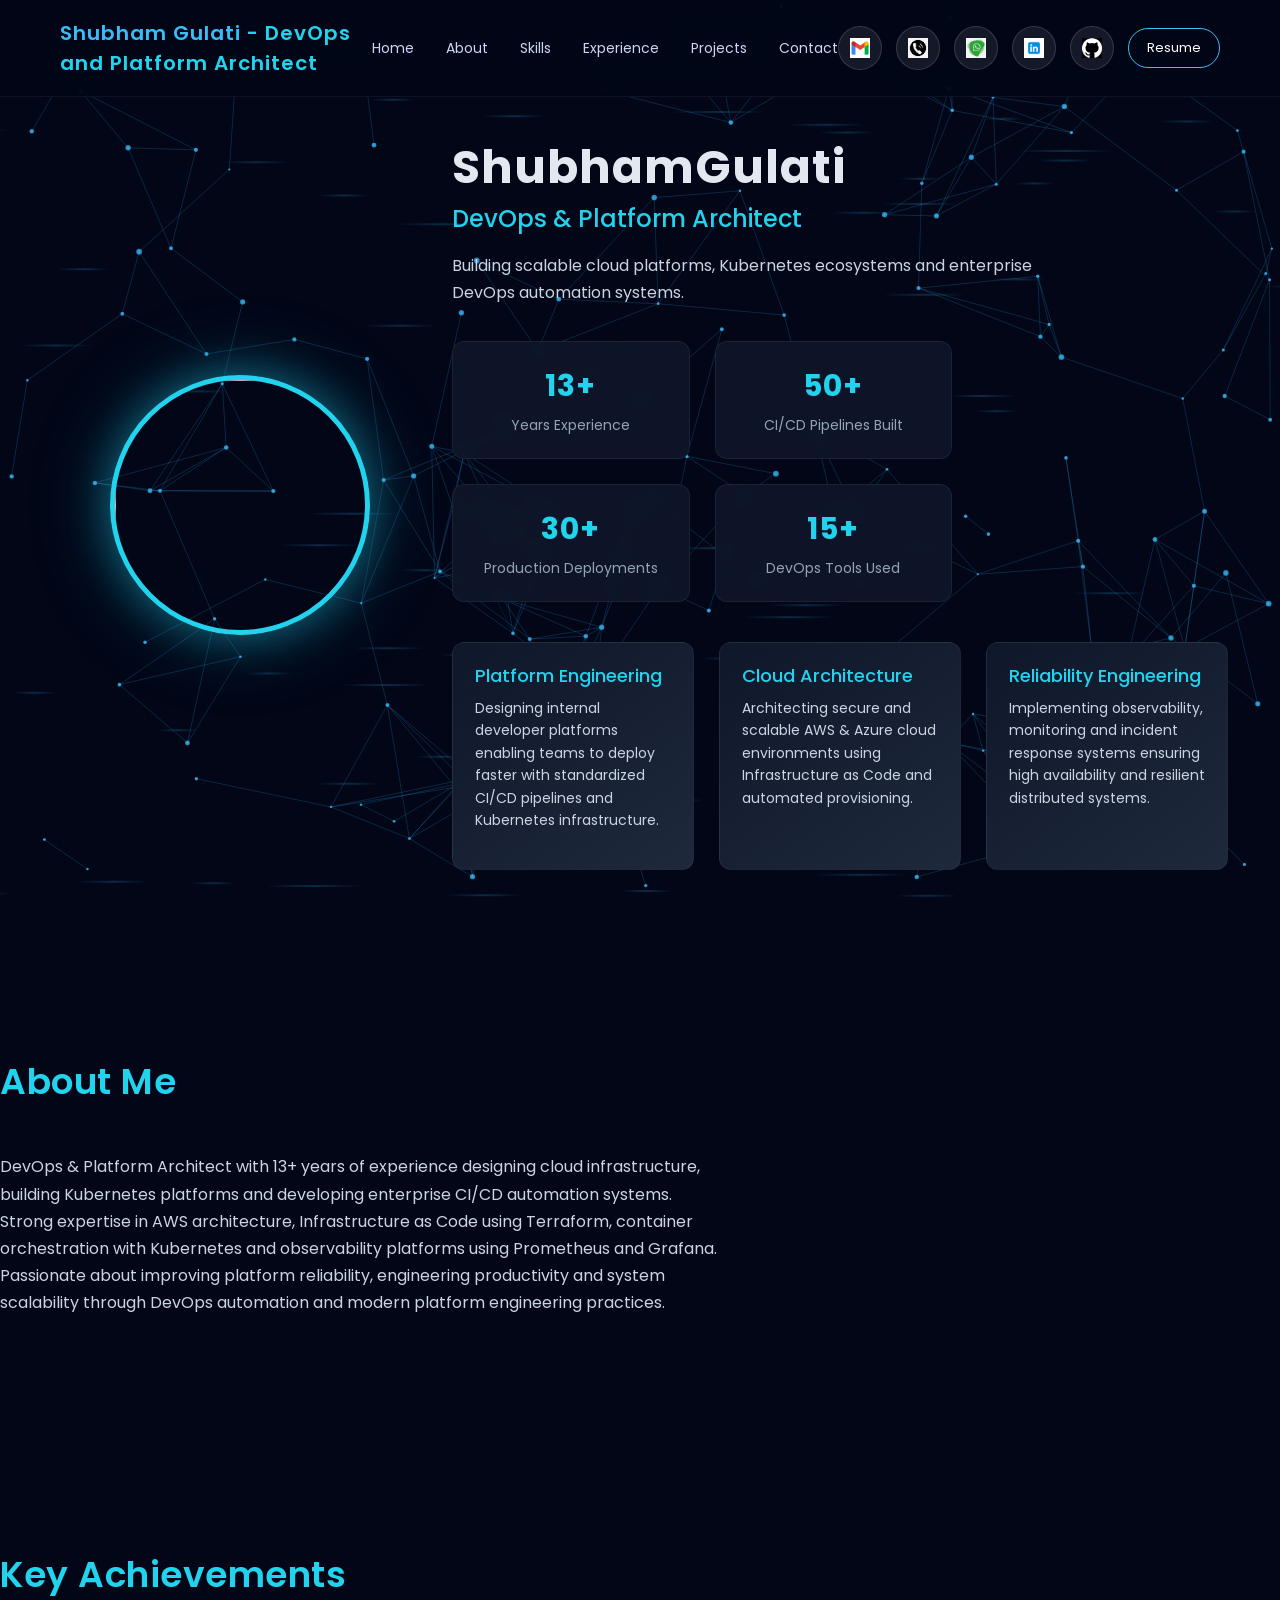
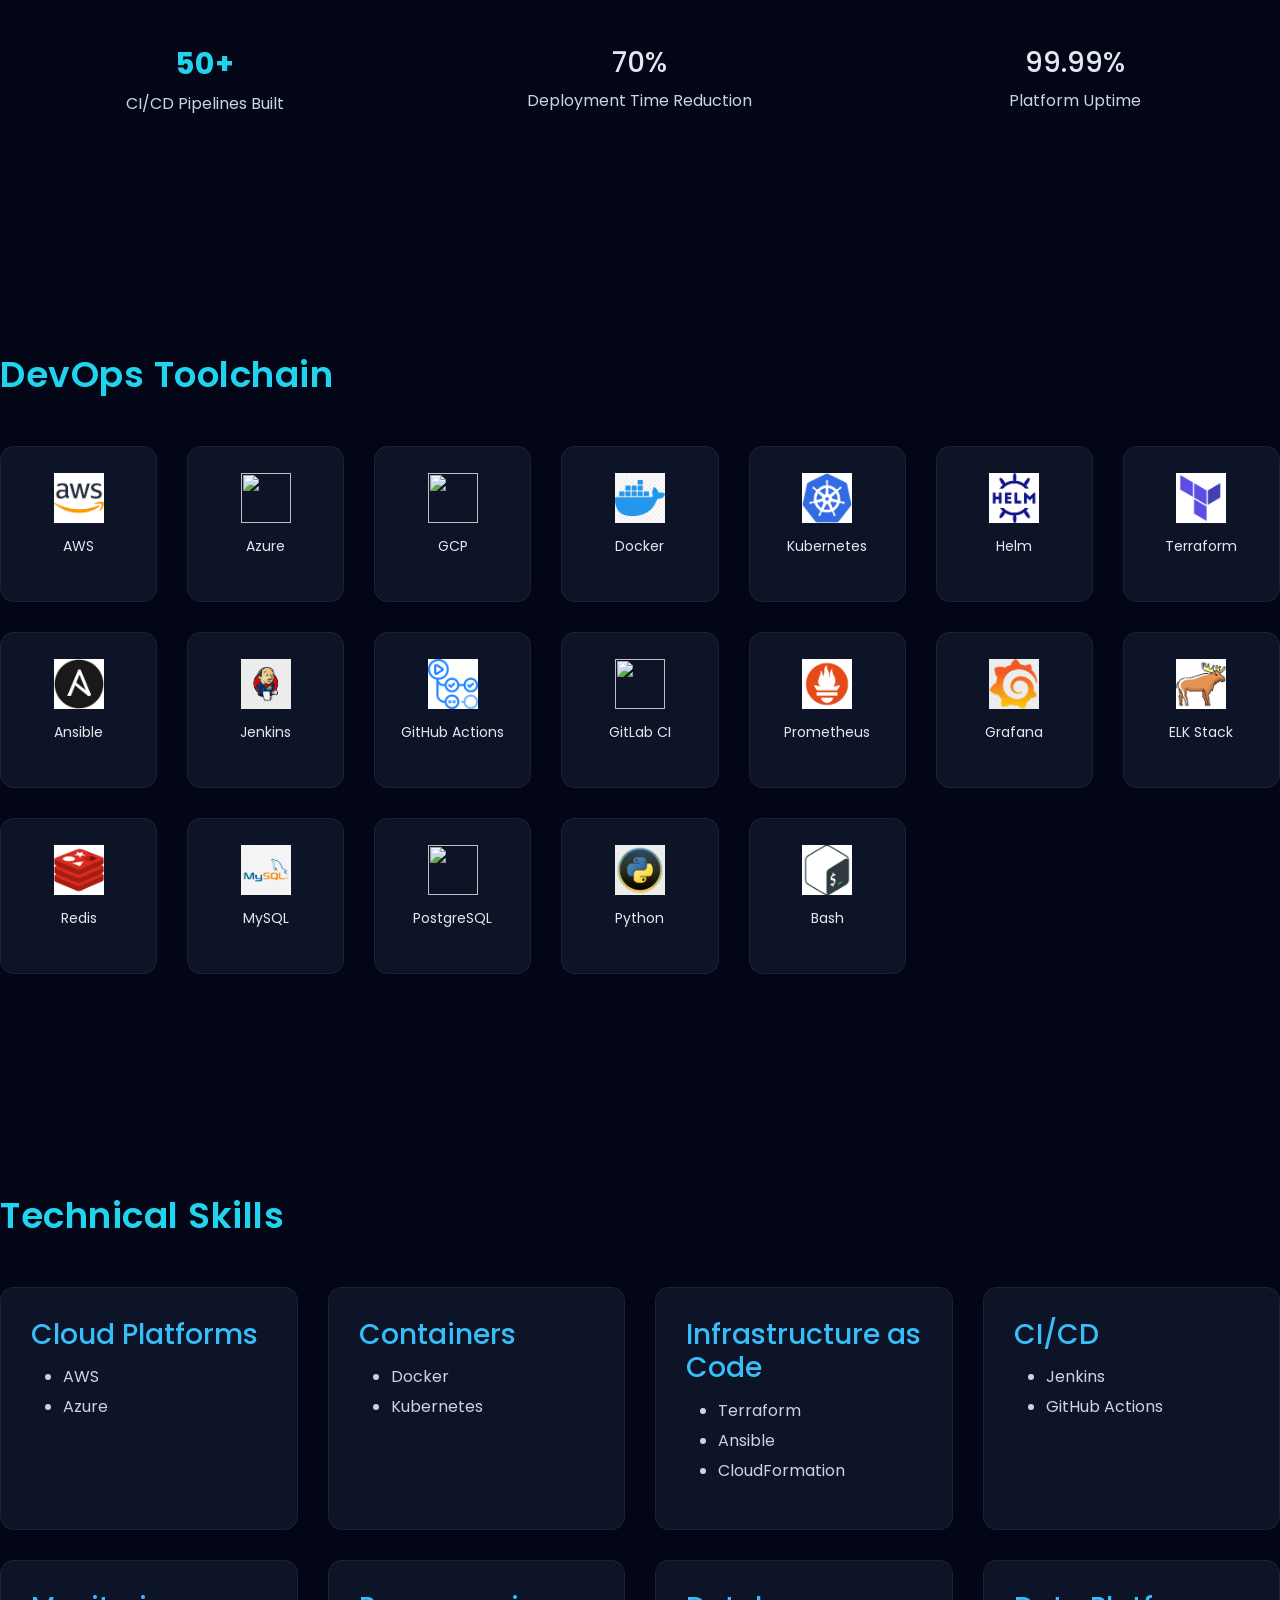
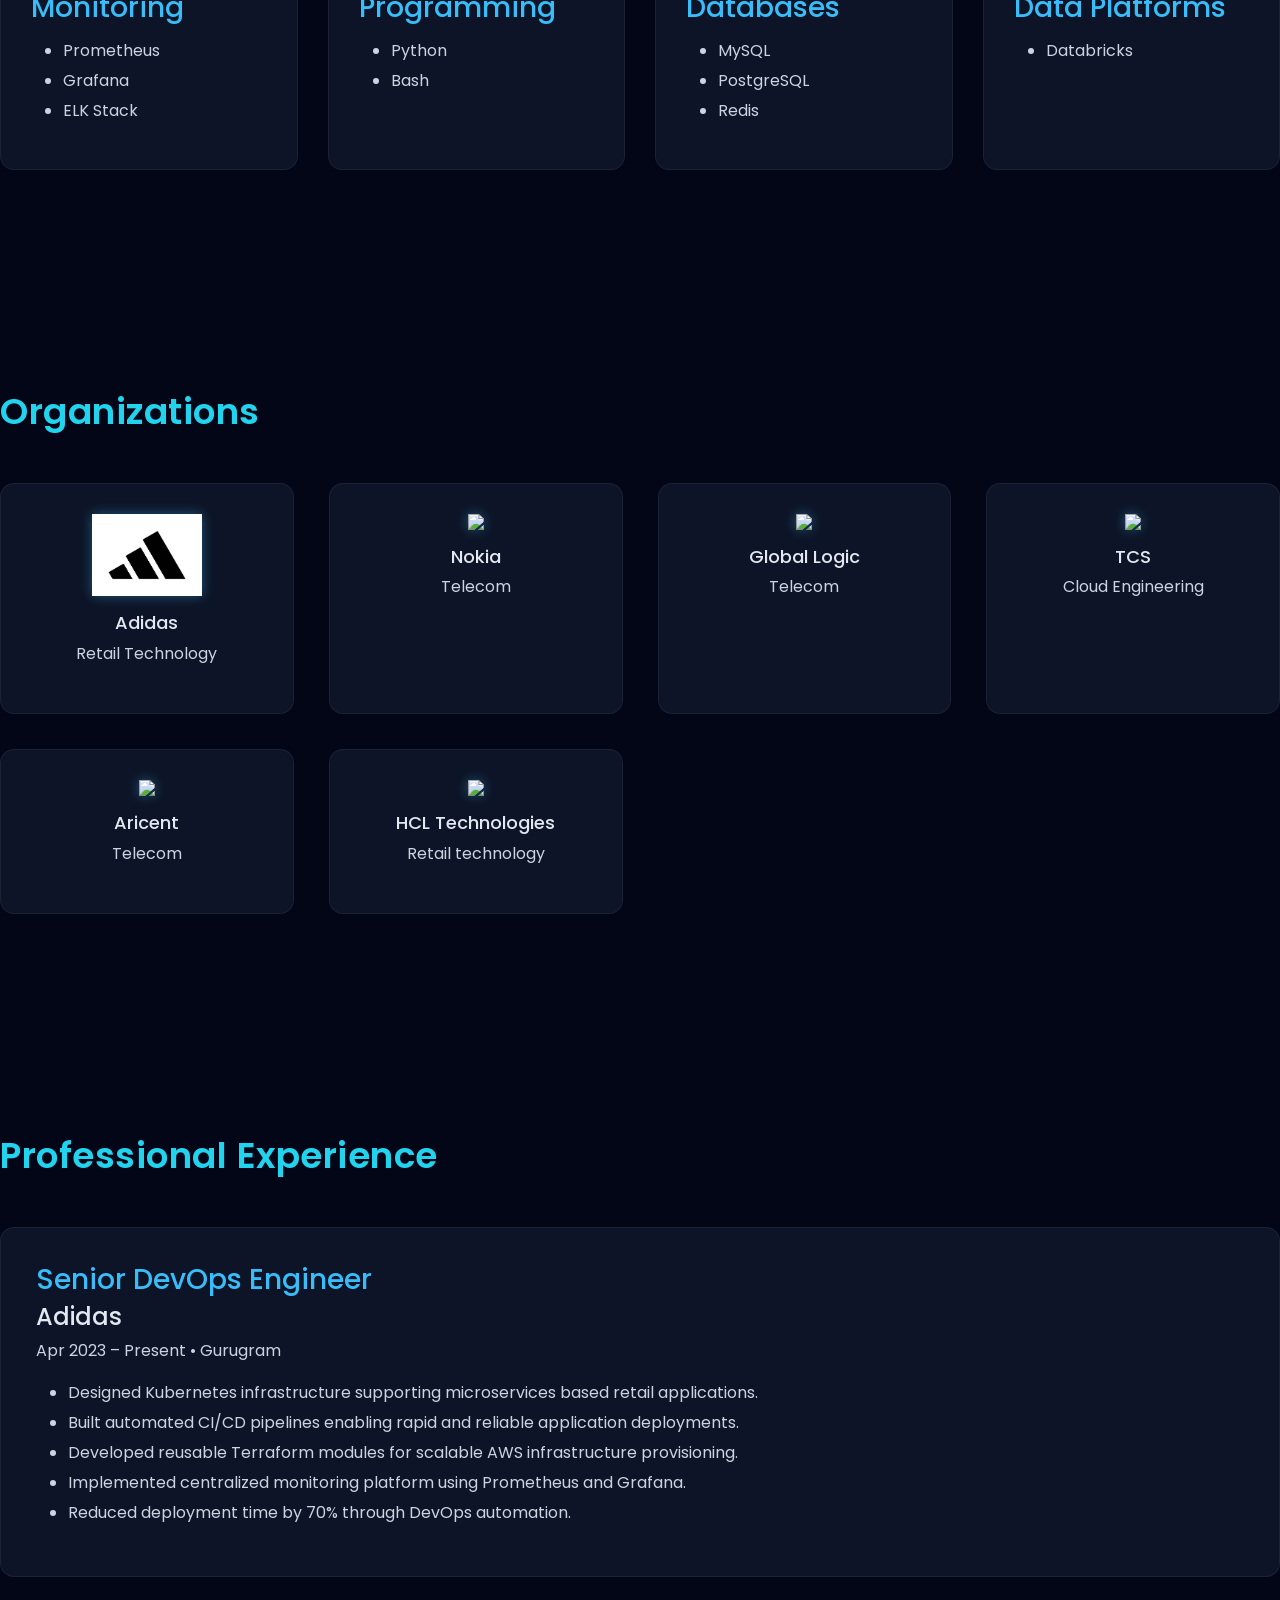
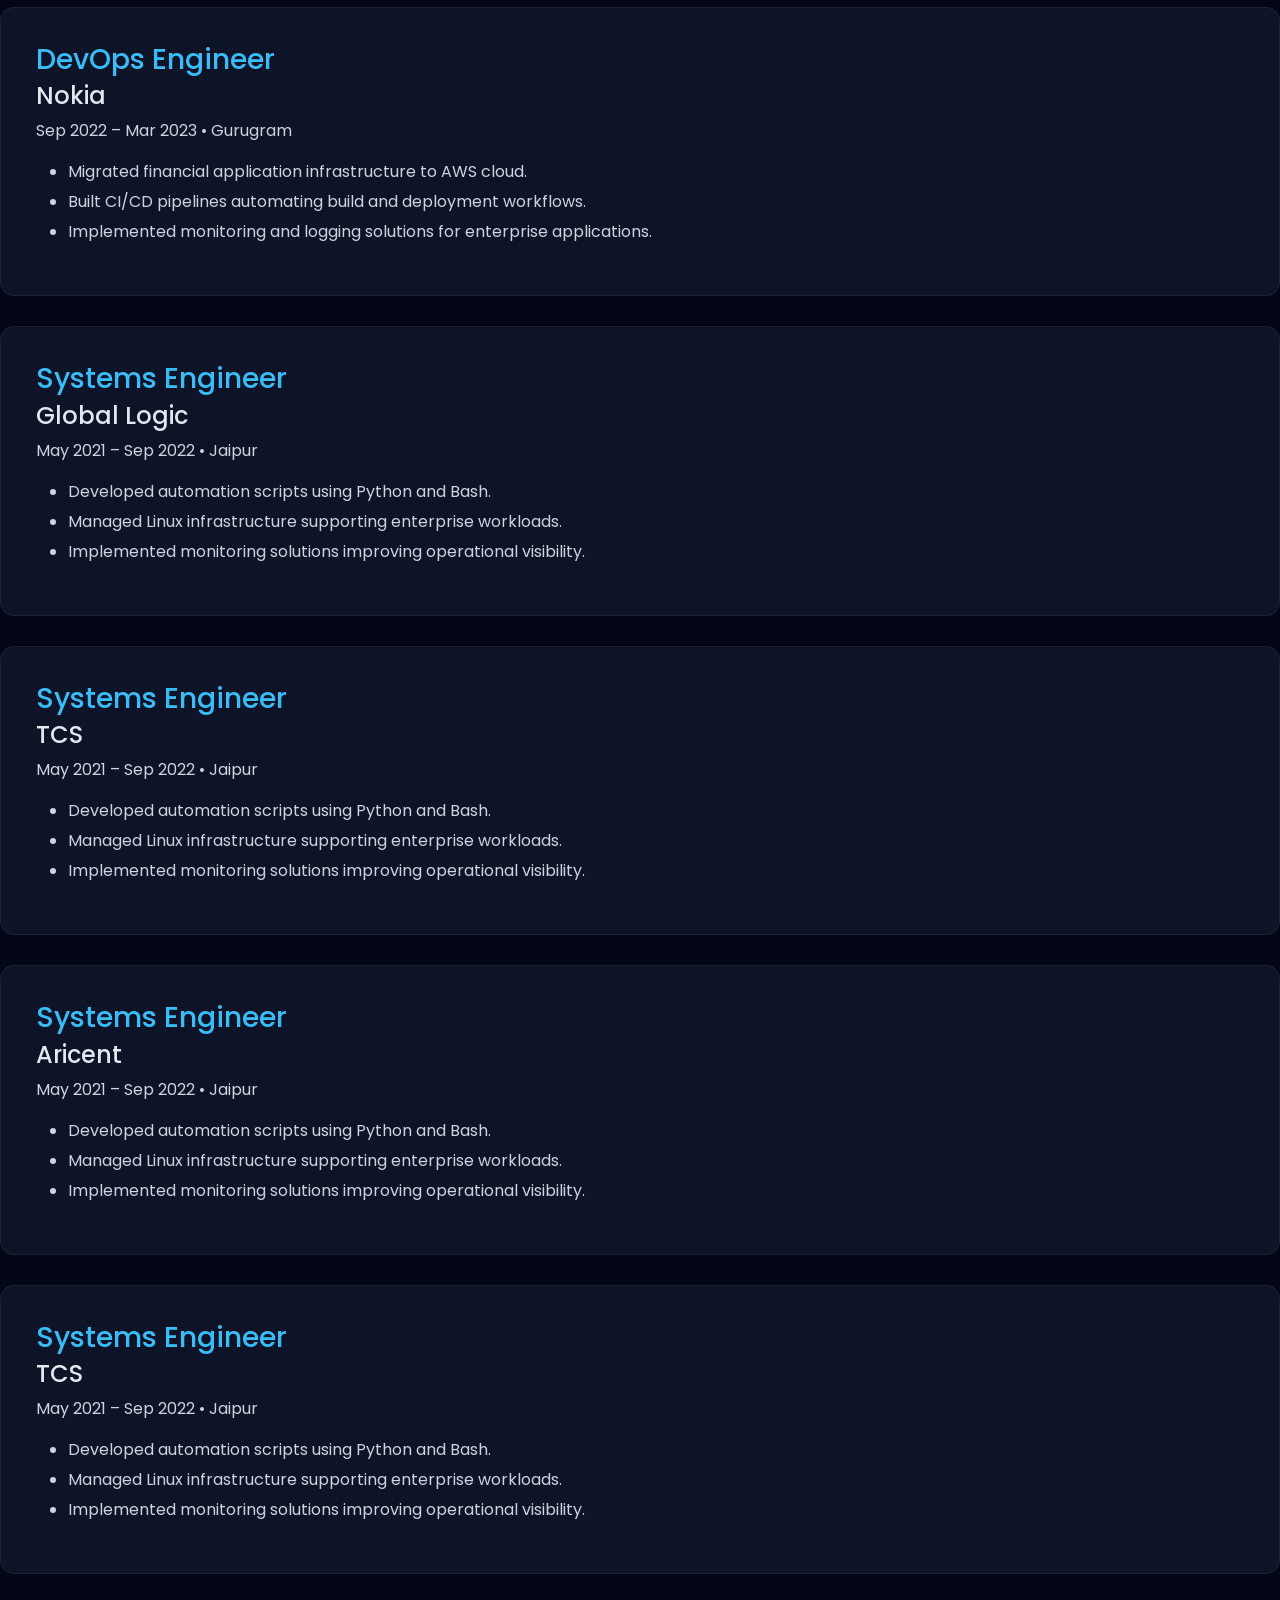
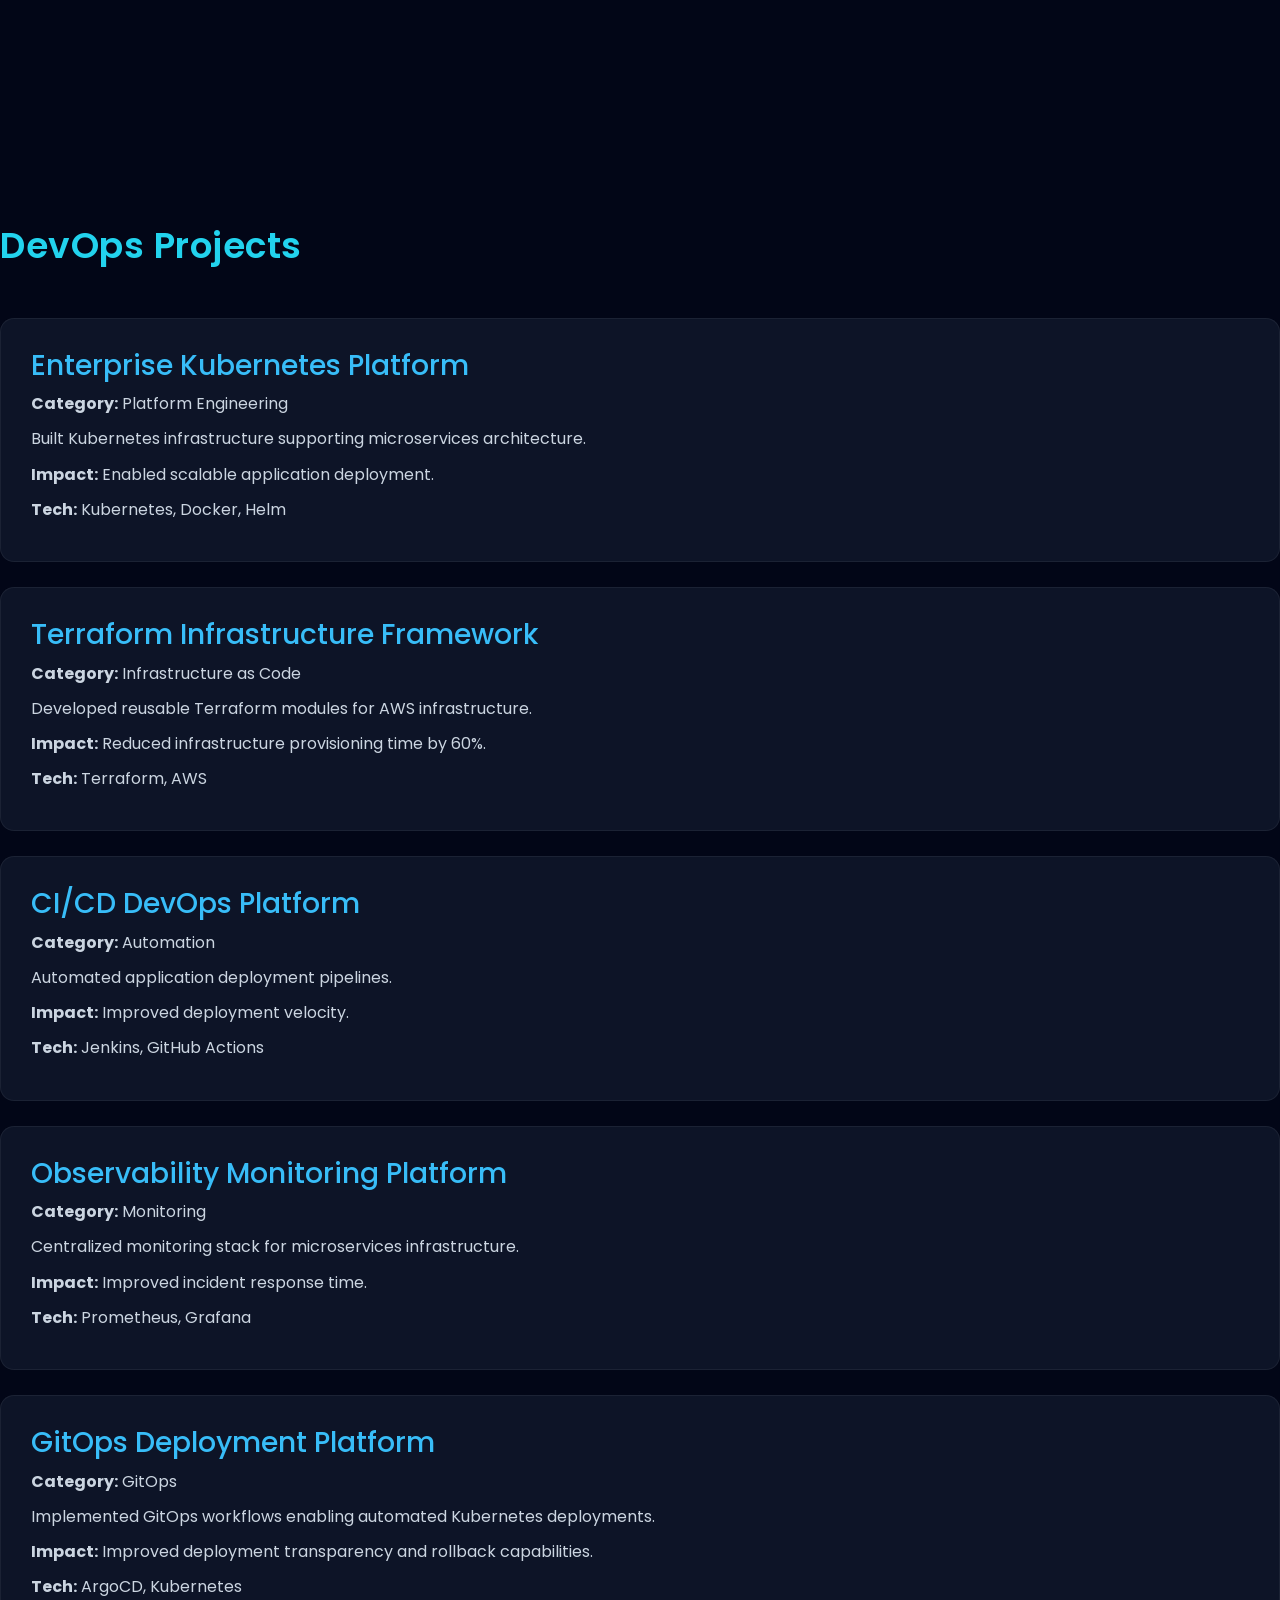
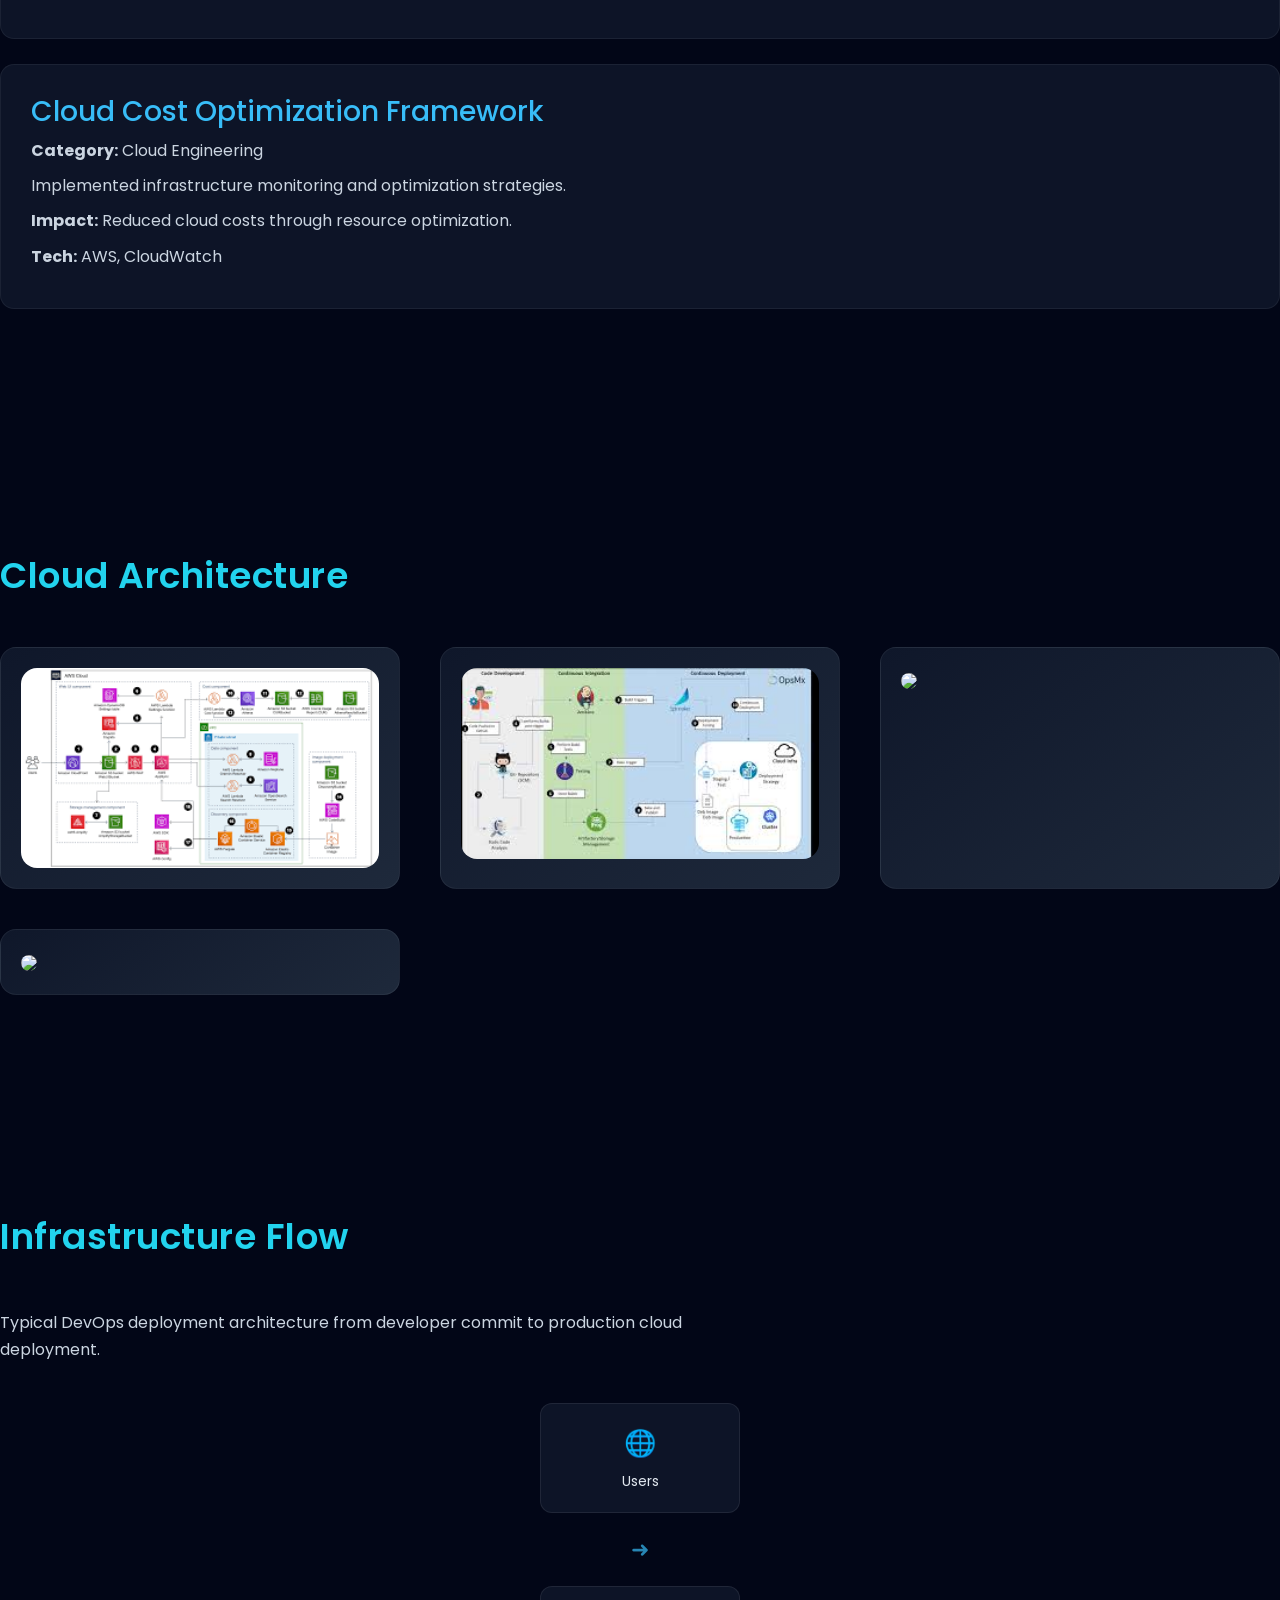
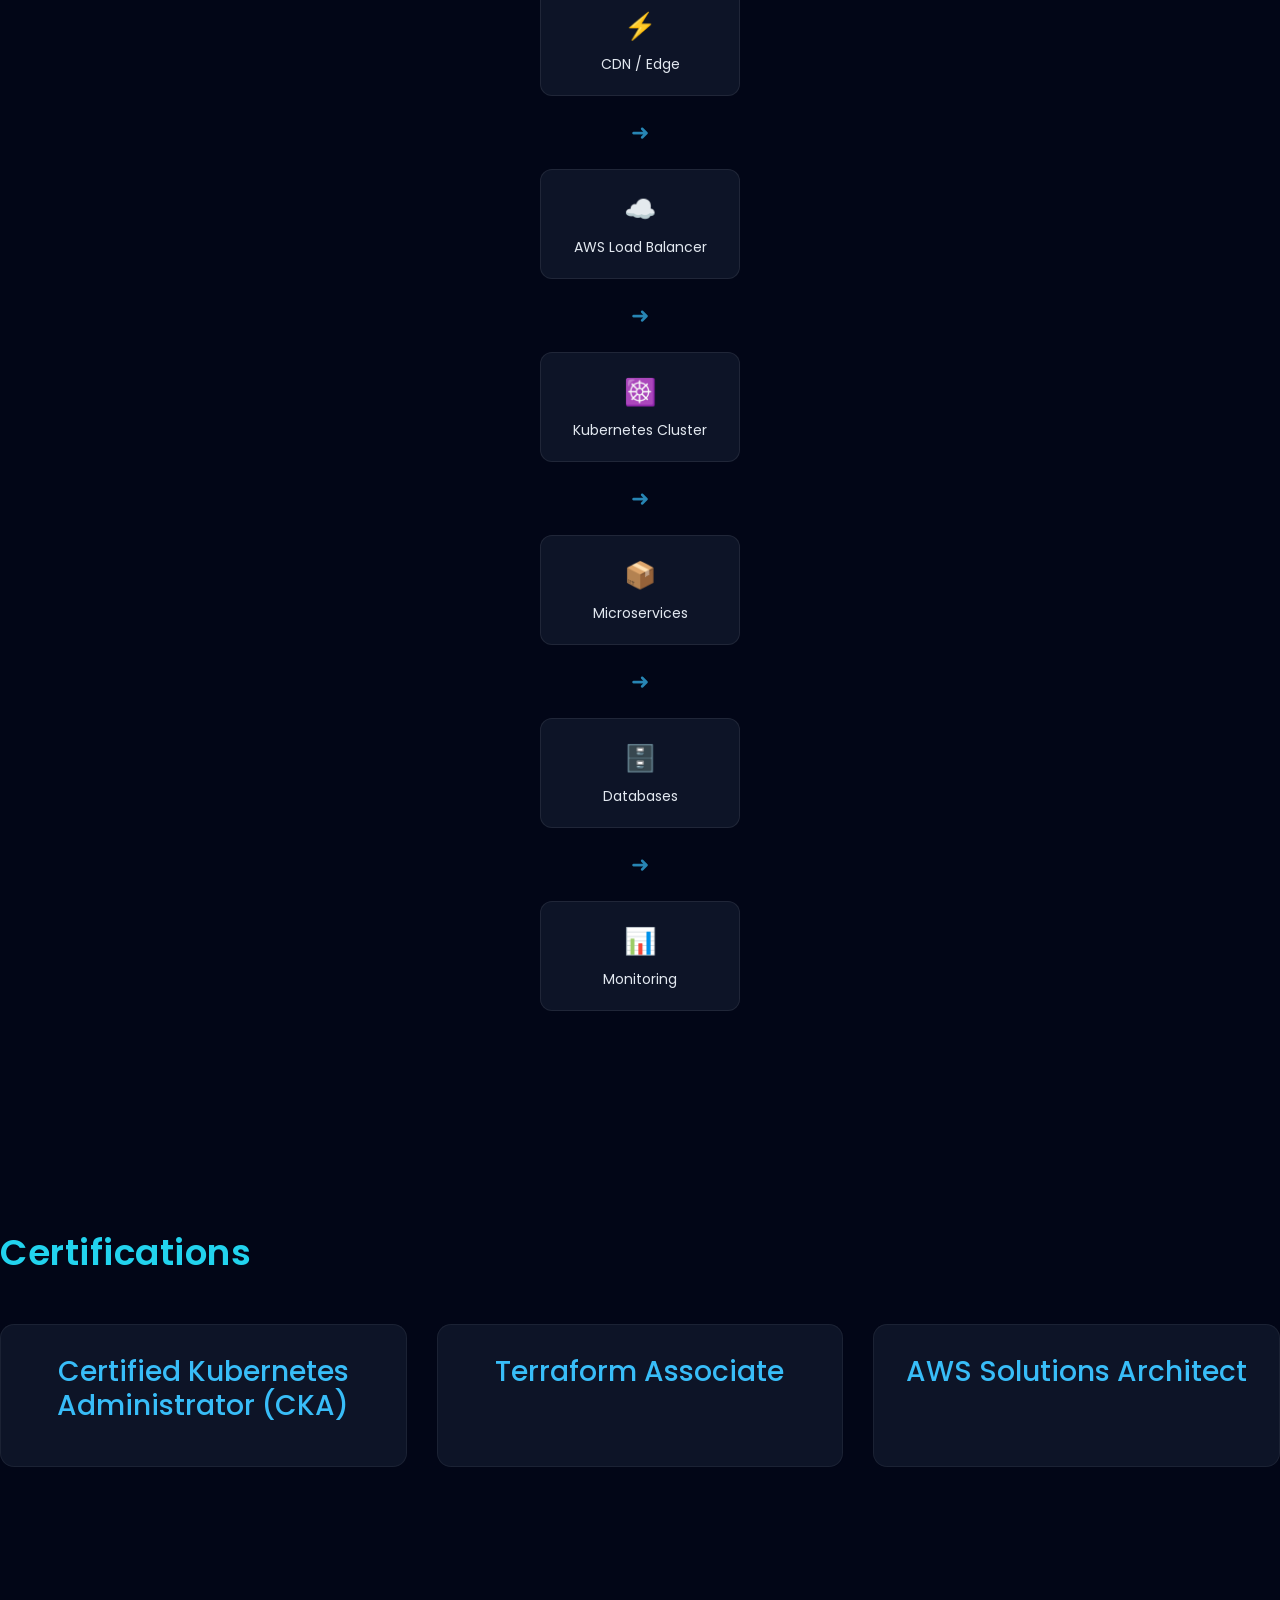
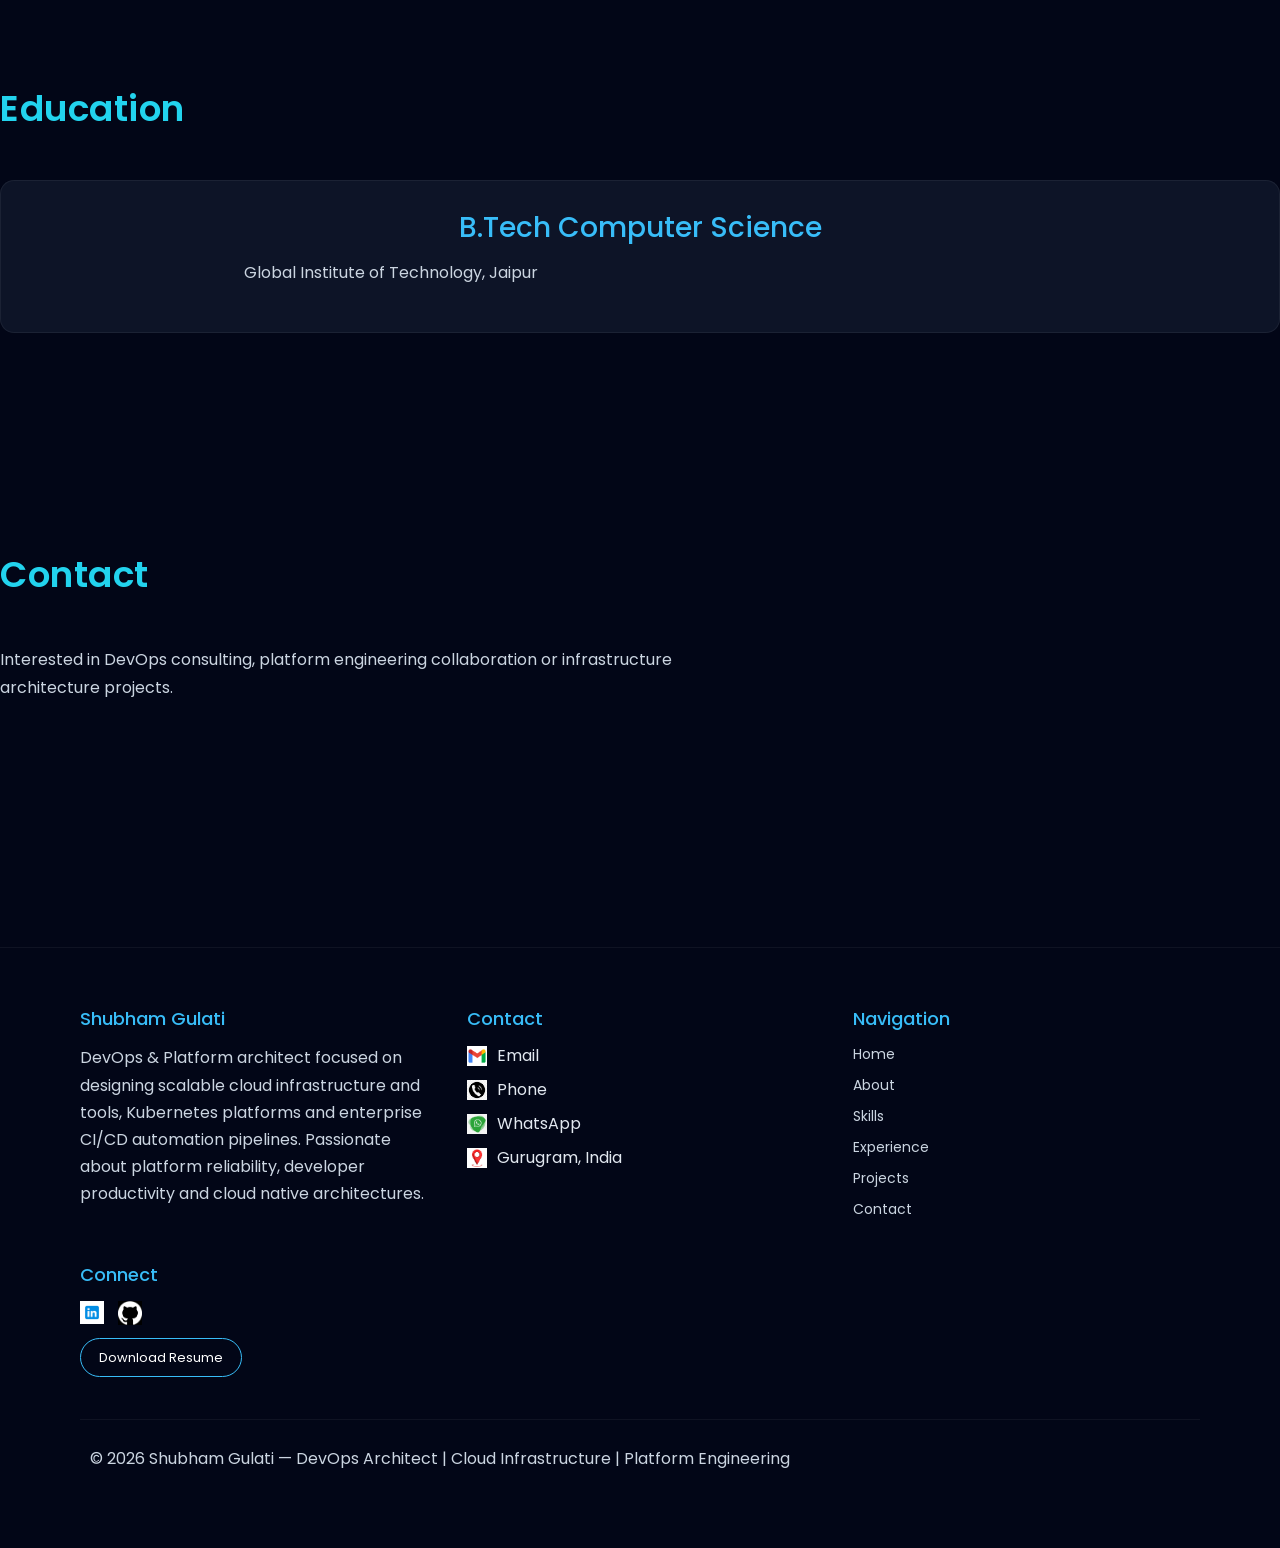
==== commit bcb3e377: "changes" ====
--- a/index.html
+++ b/index.html
@@ -7,7 +7,7 @@
 <meta charset="UTF-8">
 <meta name="viewport" content="width=device-width, initial-scale=1.0">
 
-<title>Ankit Kumar Sharma | Solutions Architect, Lakehouse Platforms</title>
+<title>Shubham Gulati | Solutions Architect, Lakehouse Platforms</title>
 
 <link href="https://cdn.jsdelivr.net/npm/bootstrap@5.3.2/dist/css/bootstrap.min.css" rel="stylesheet">
 
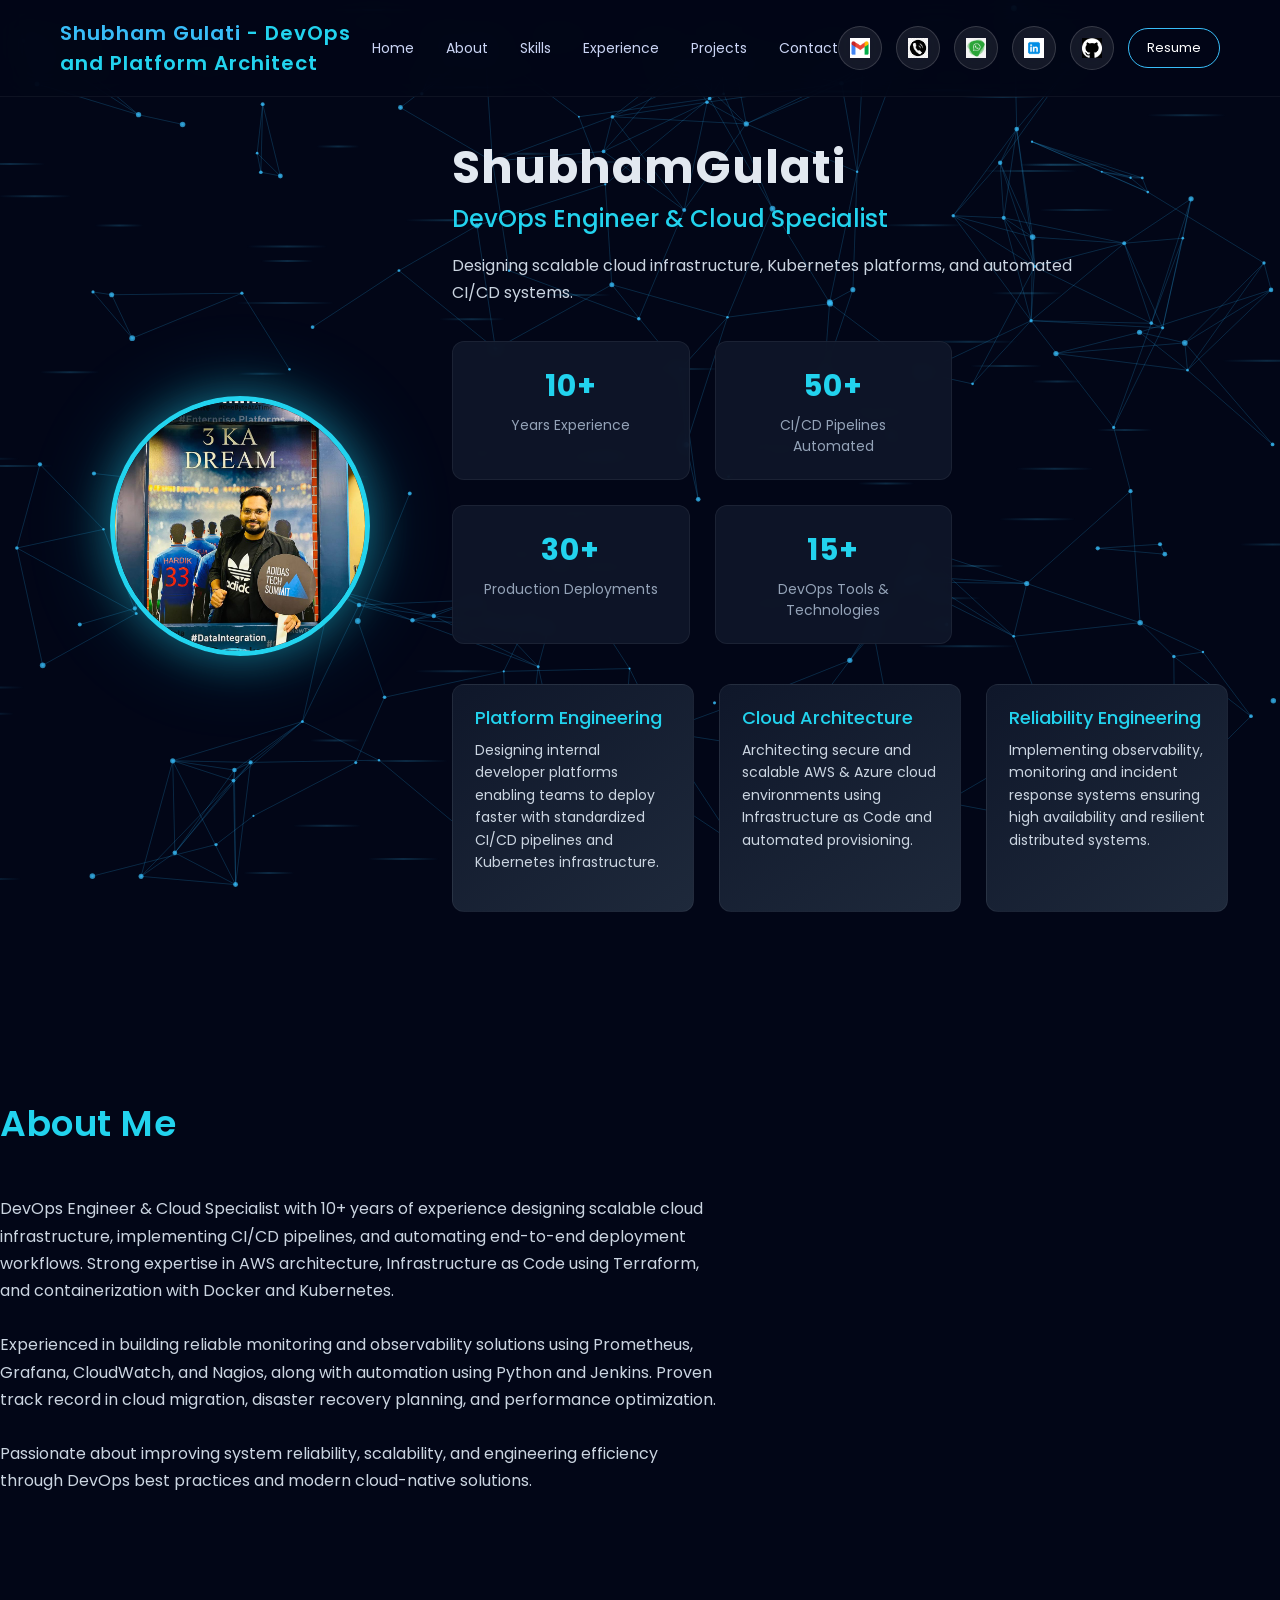
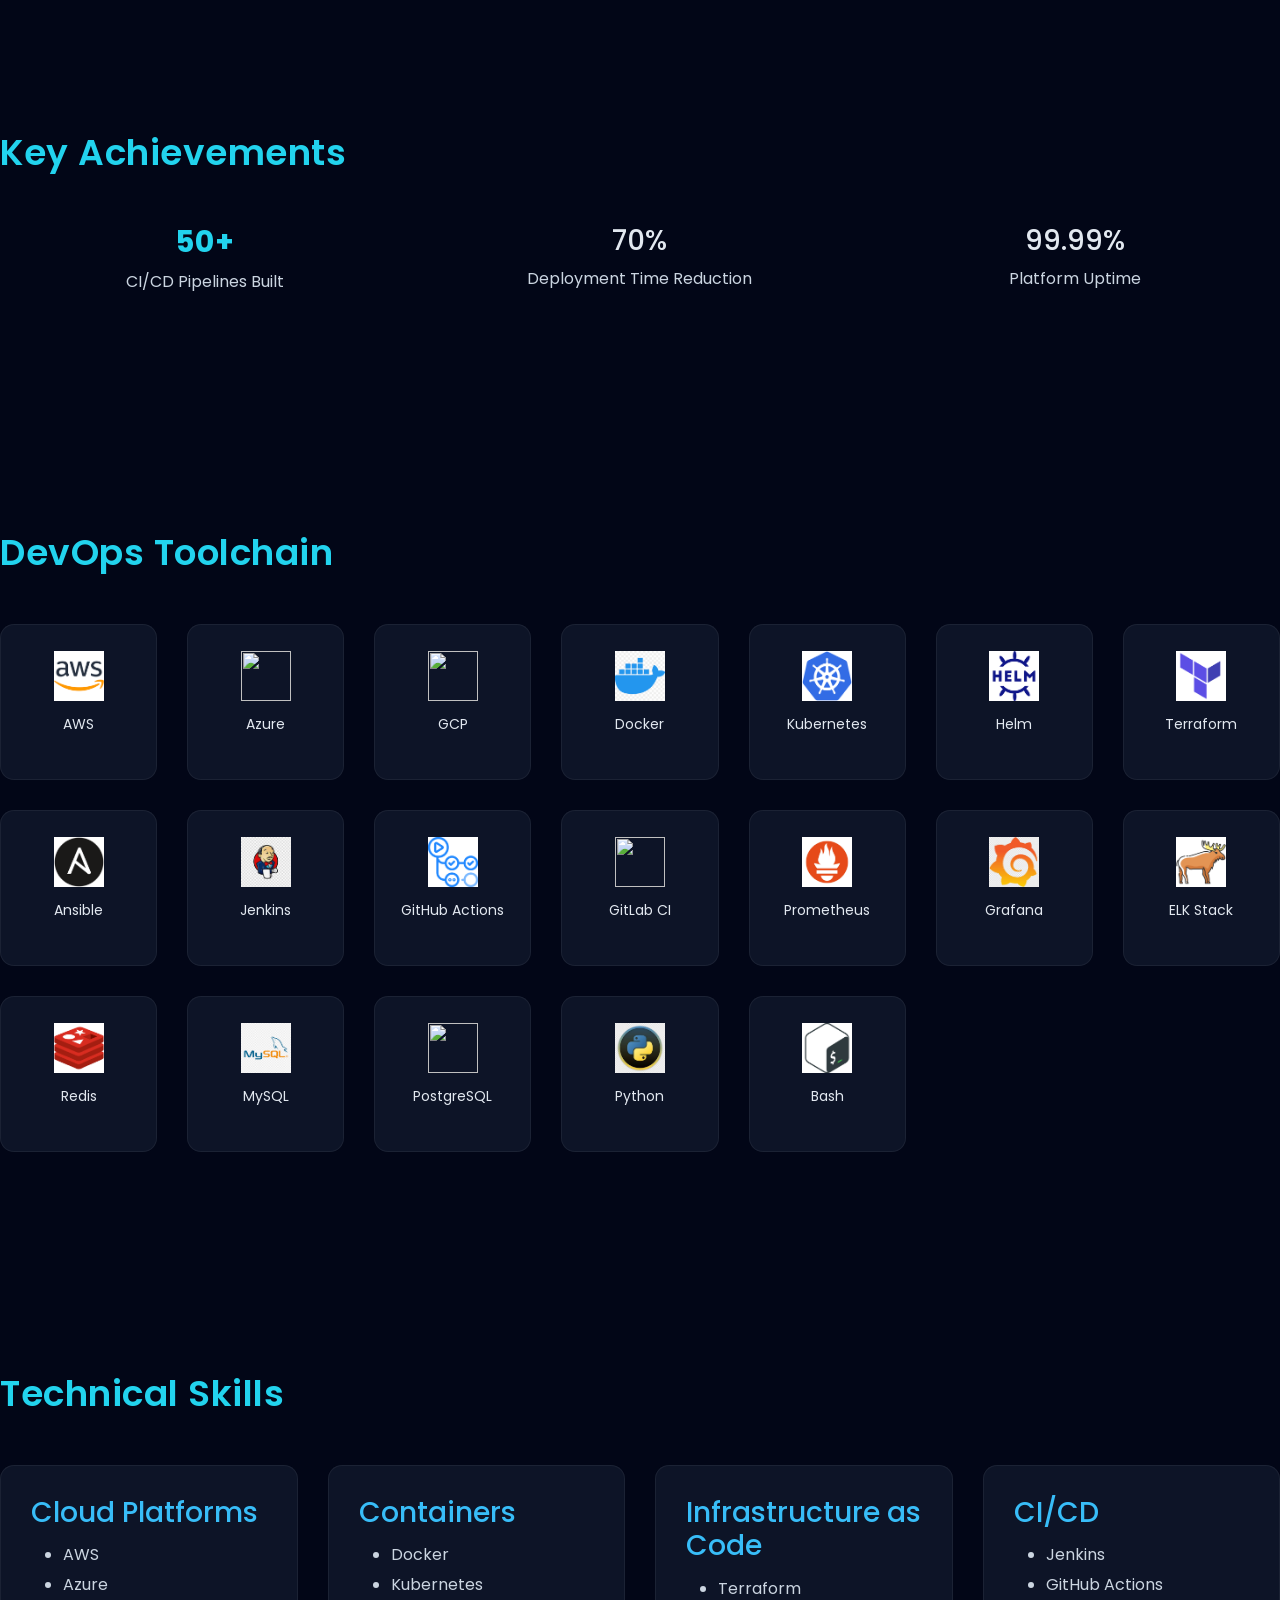
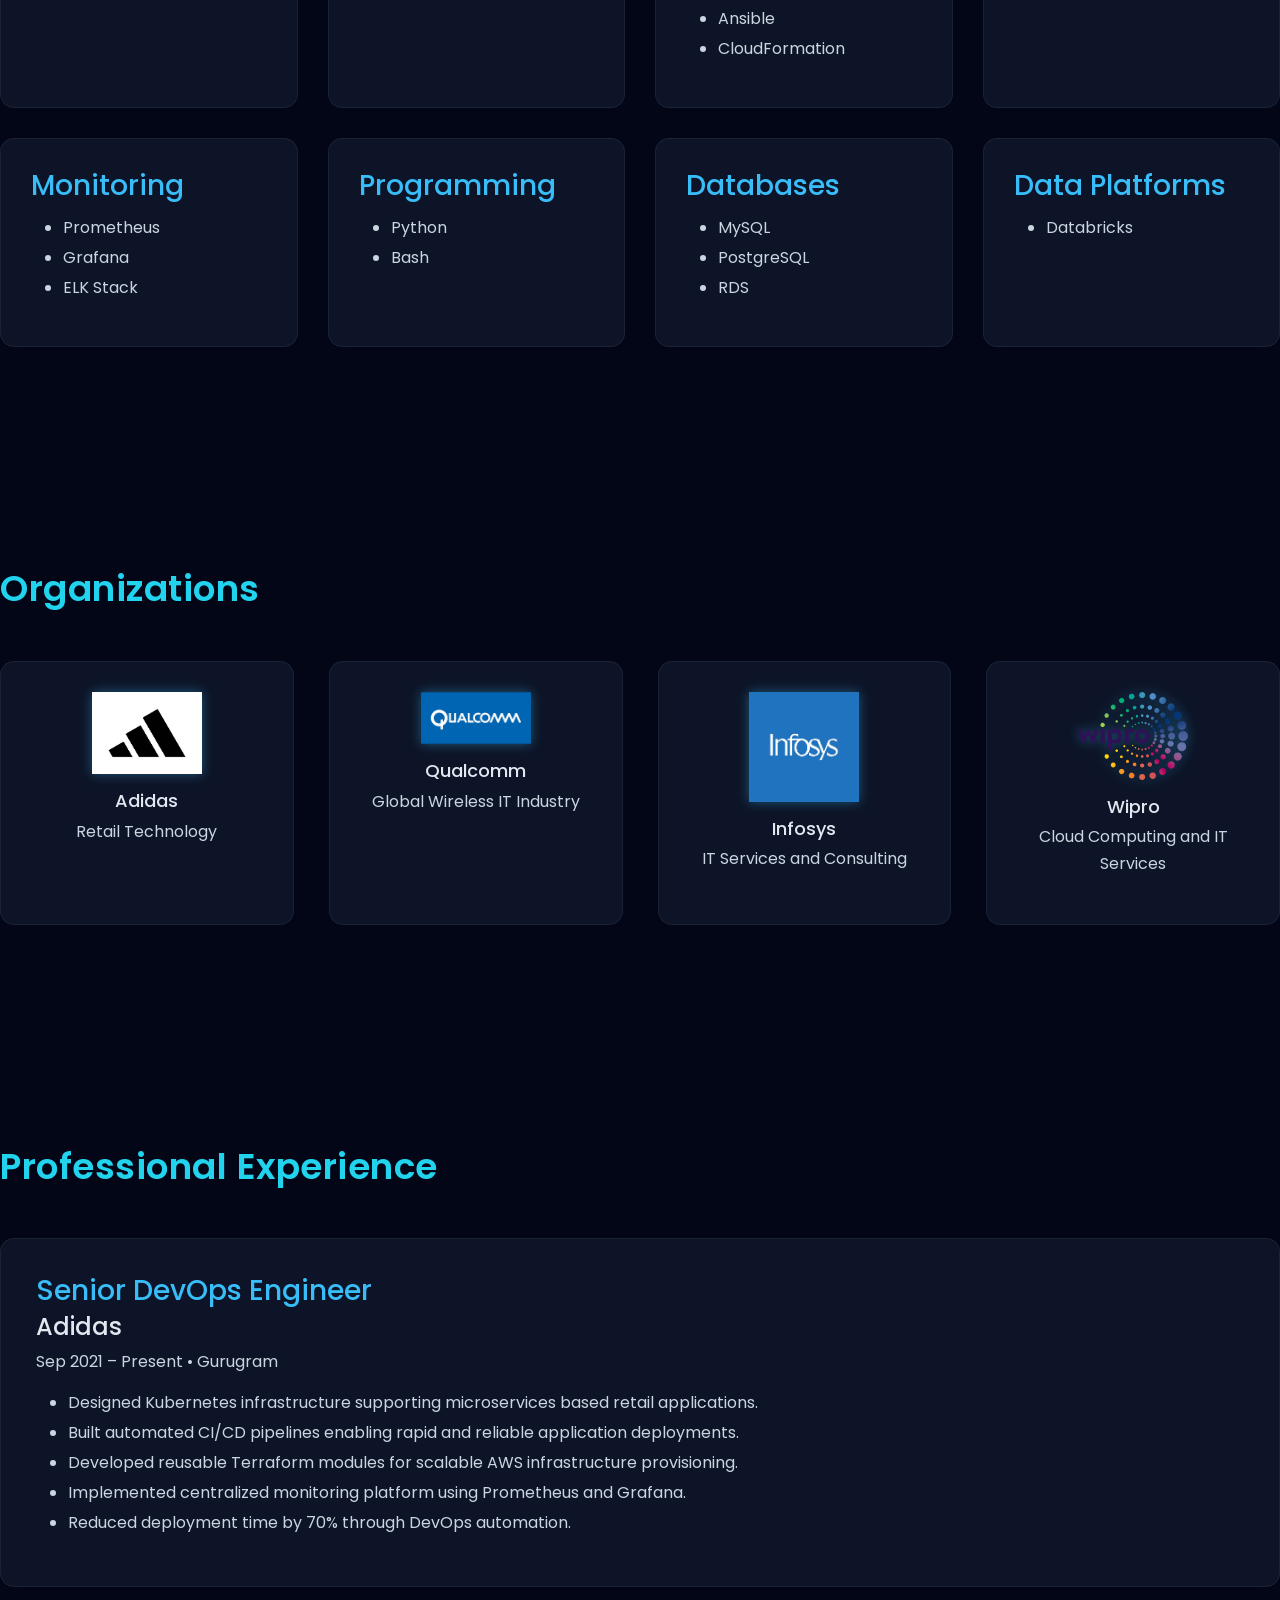
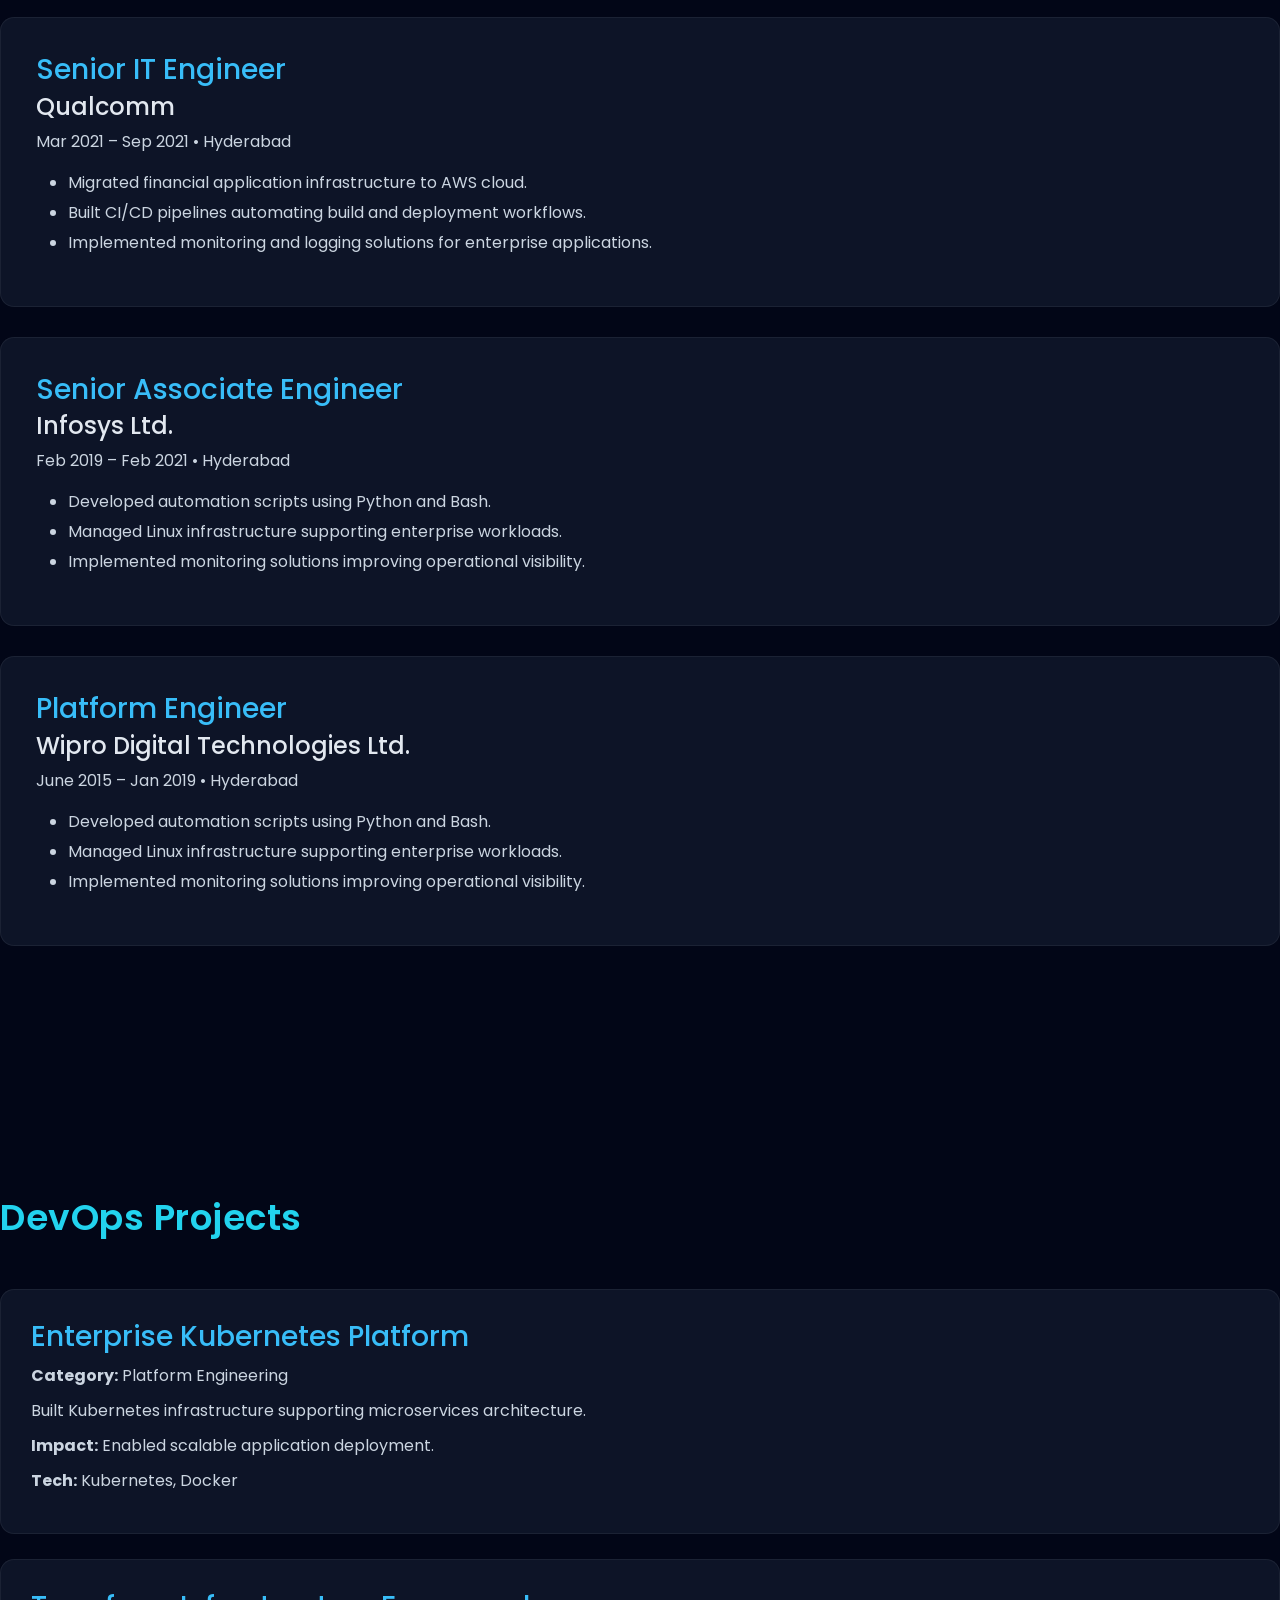
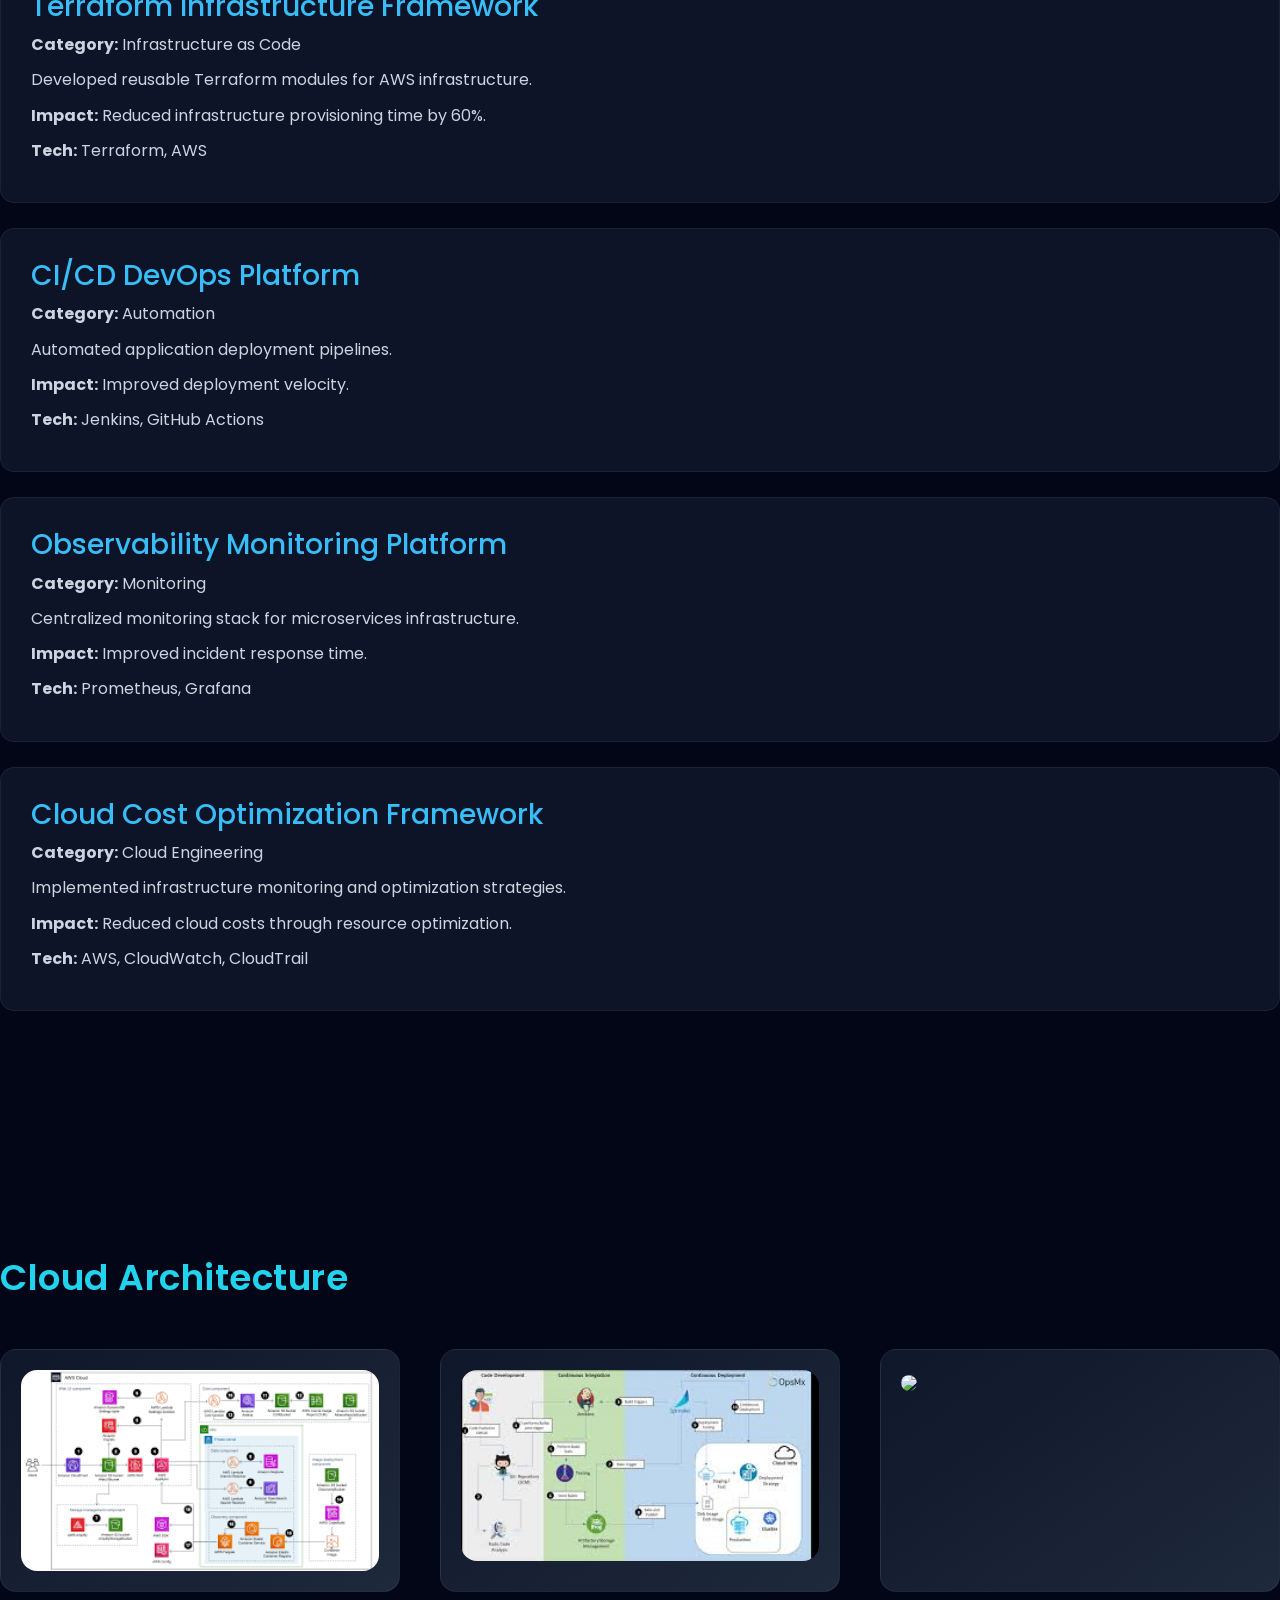
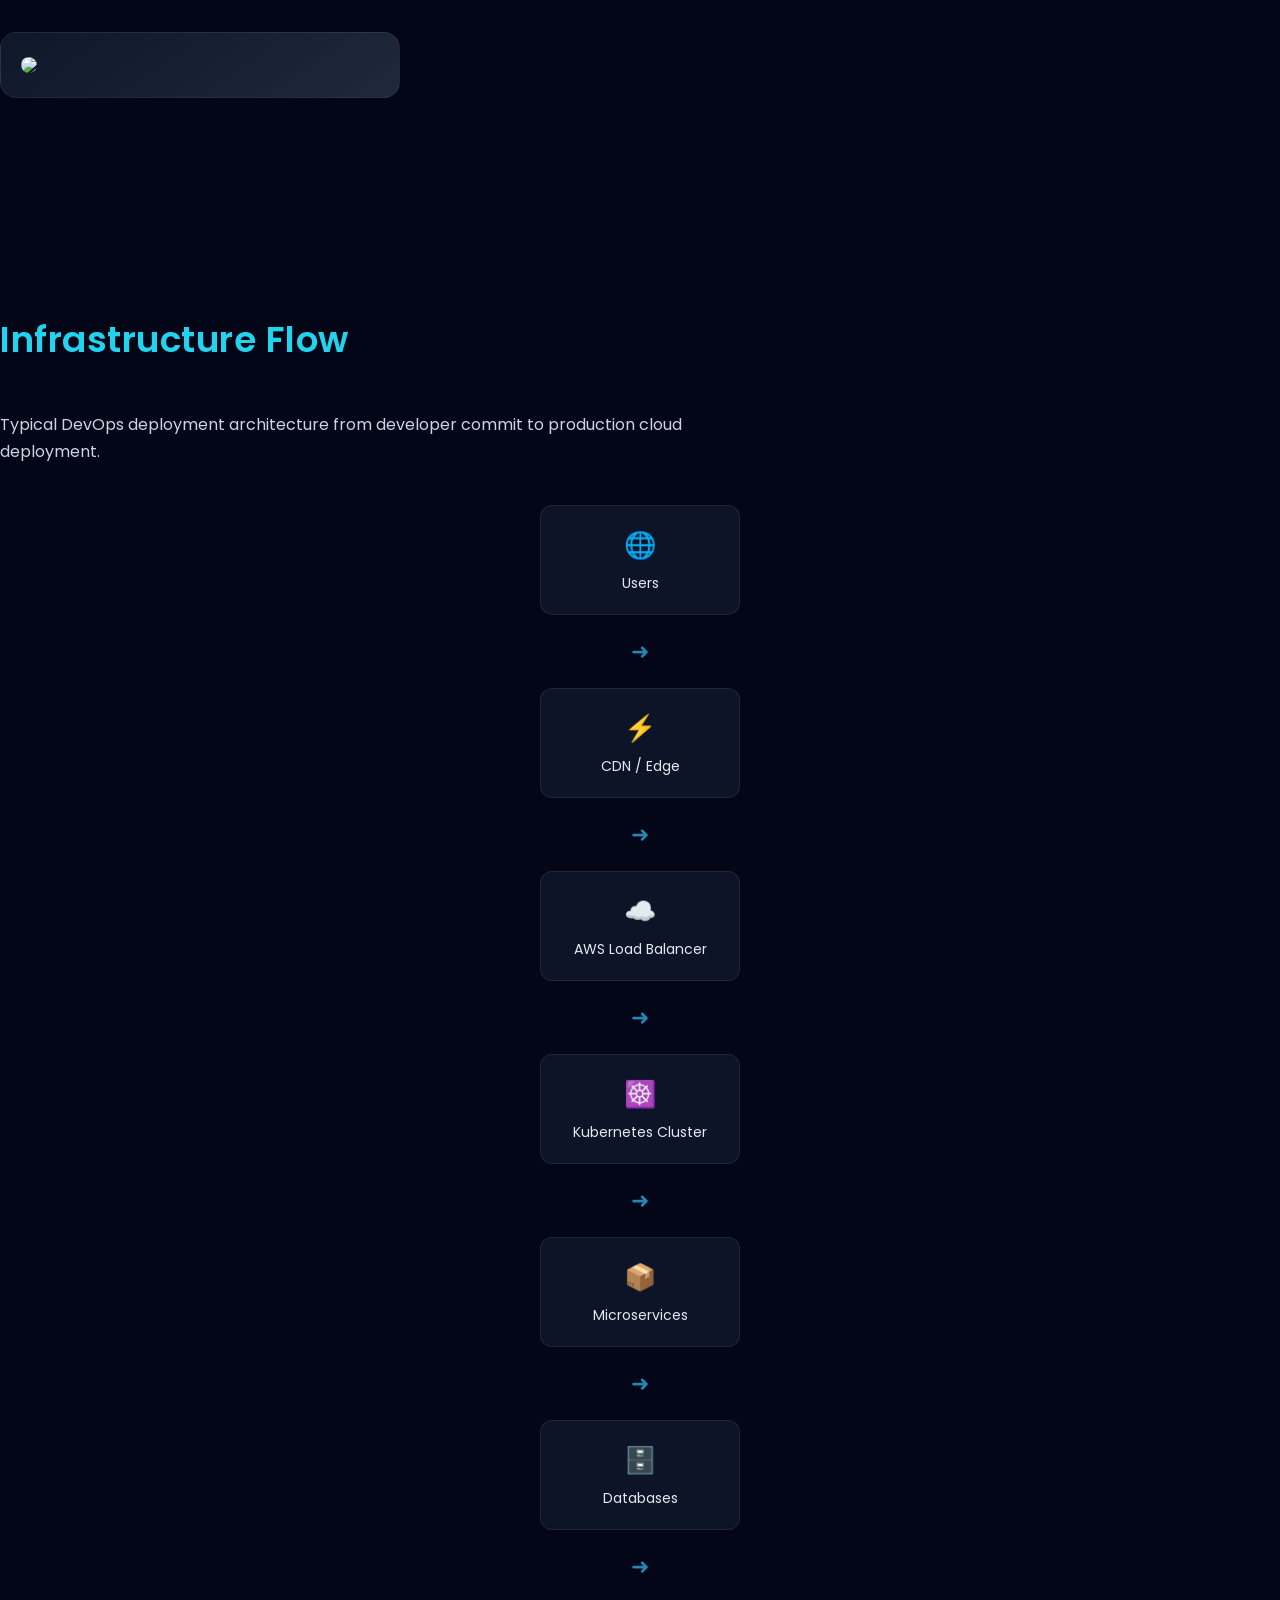
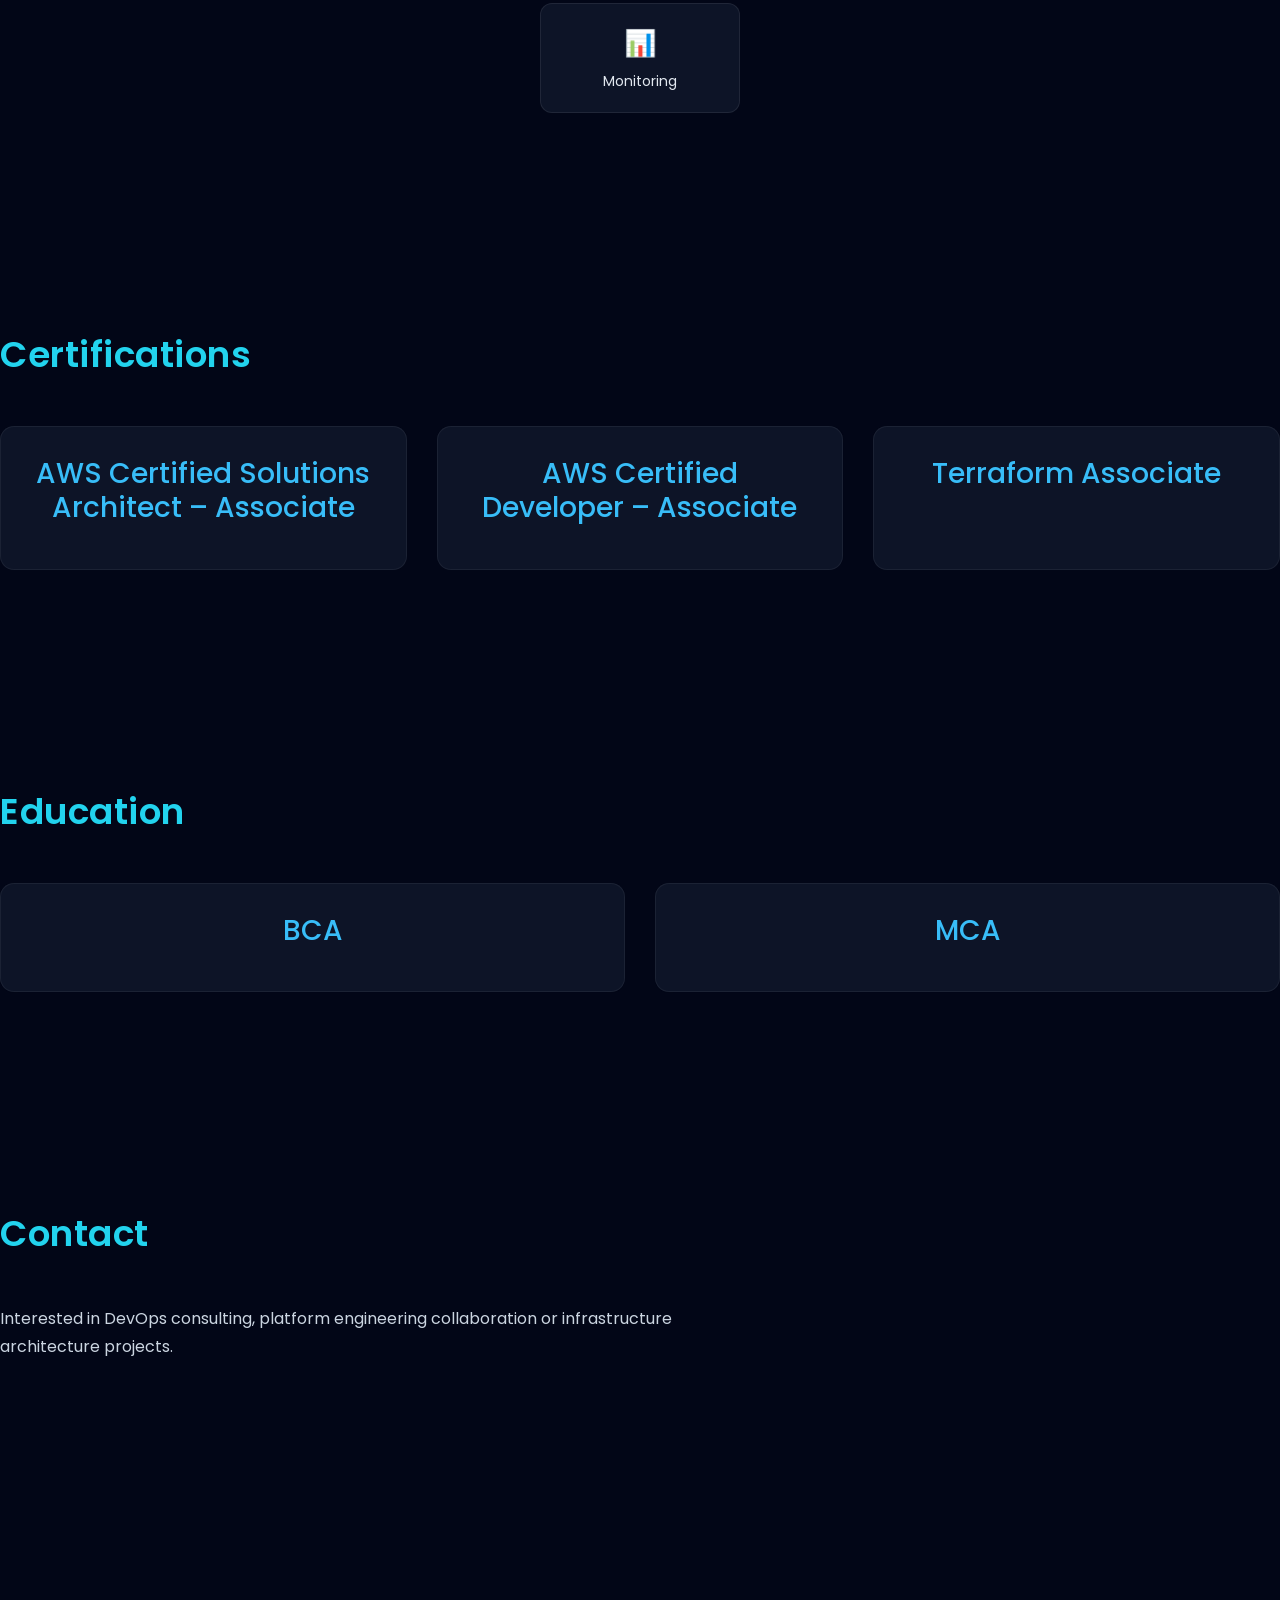
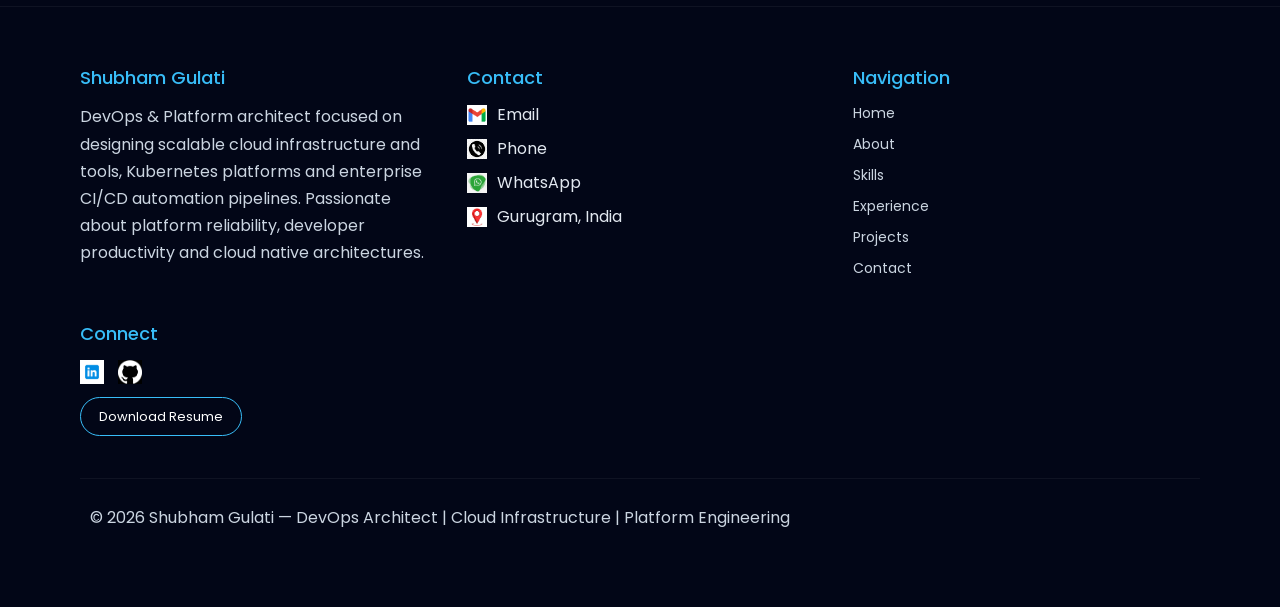
==== commit 3afb611d: "added details" ====
--- a/index.html
+++ b/index.html
@@ -229,11 +229,13 @@
 
 <h2 class="section-title">Education</h2>
 
+<div class="skills-grid">
 <div class="skill-card text-center">
-
-<h3>B.Tech Computer Science</h3>
-<p>Global Institute of Technology, Jaipur</p>
-
+<h3>BCA</h3>
+</div>
+<div class="skill-card text-center">
+<h3>MCA</h3>
+</div>
 </div>
 
 </section>
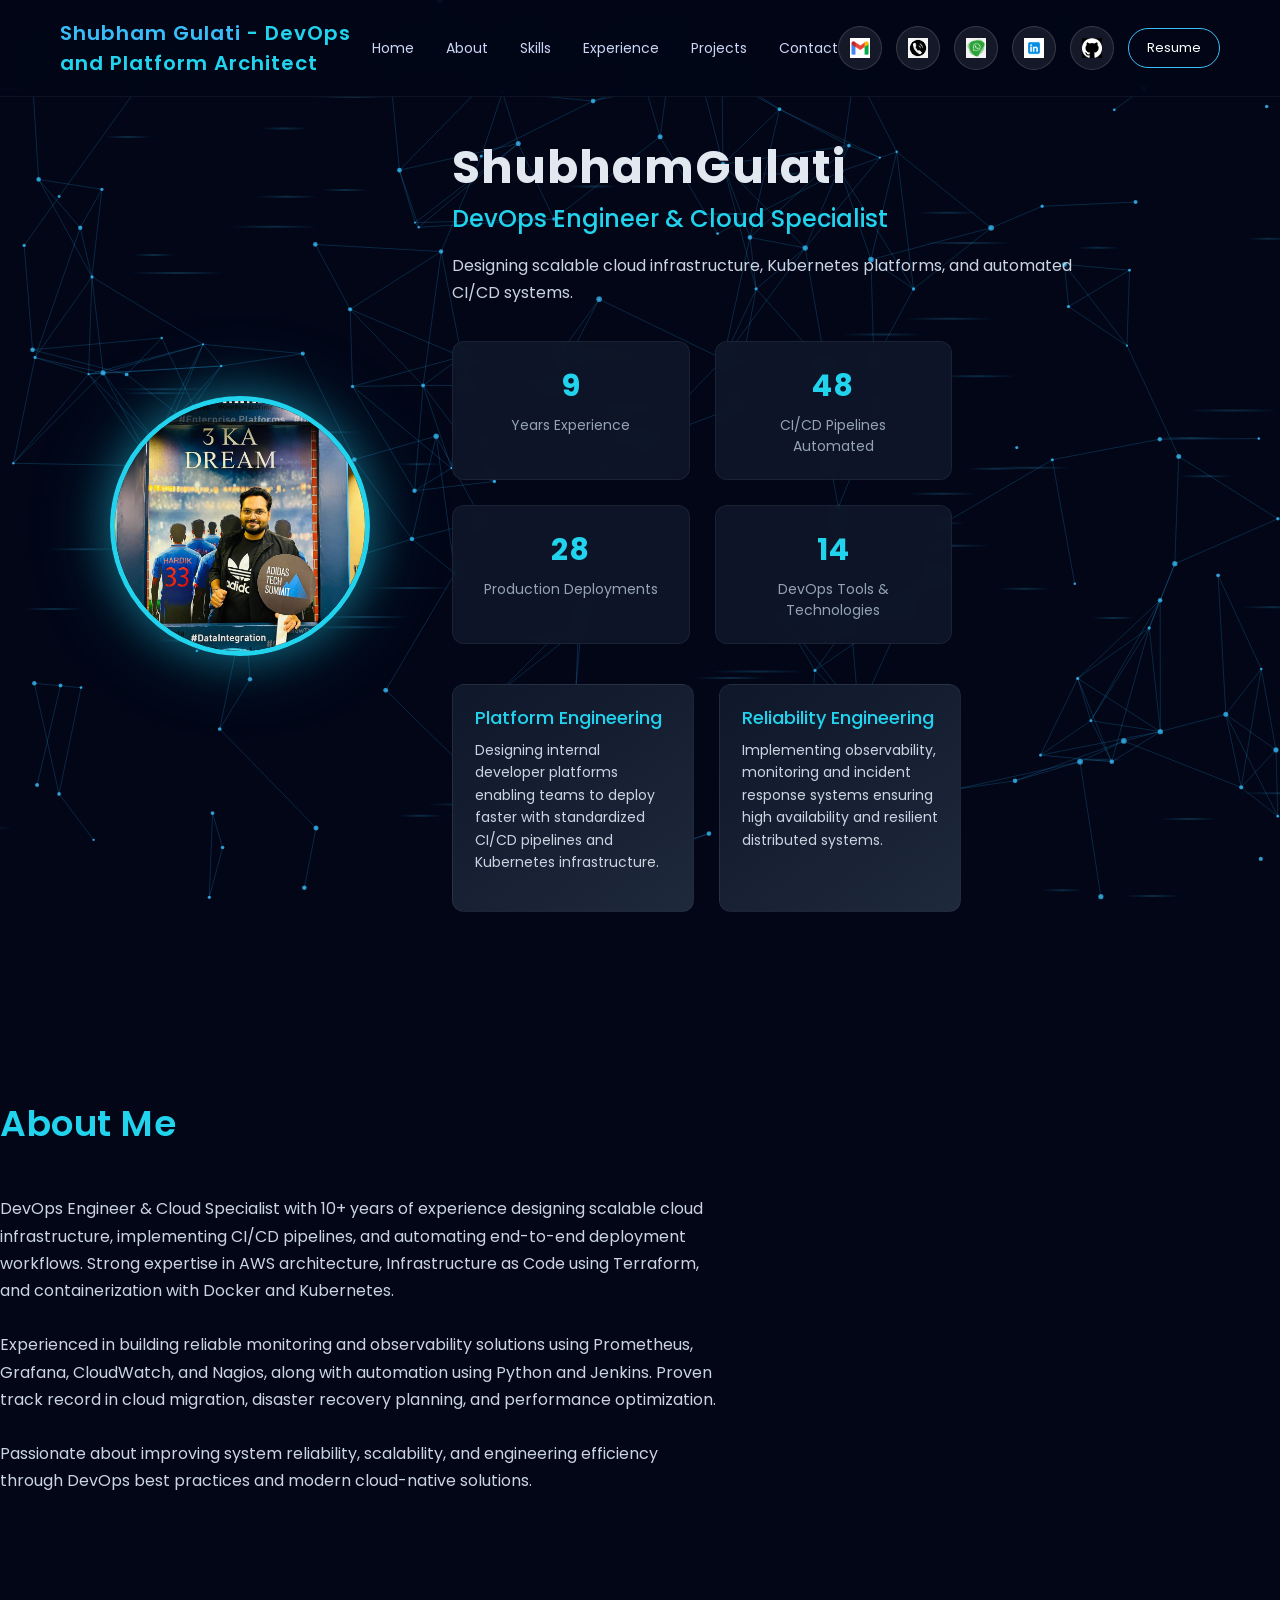
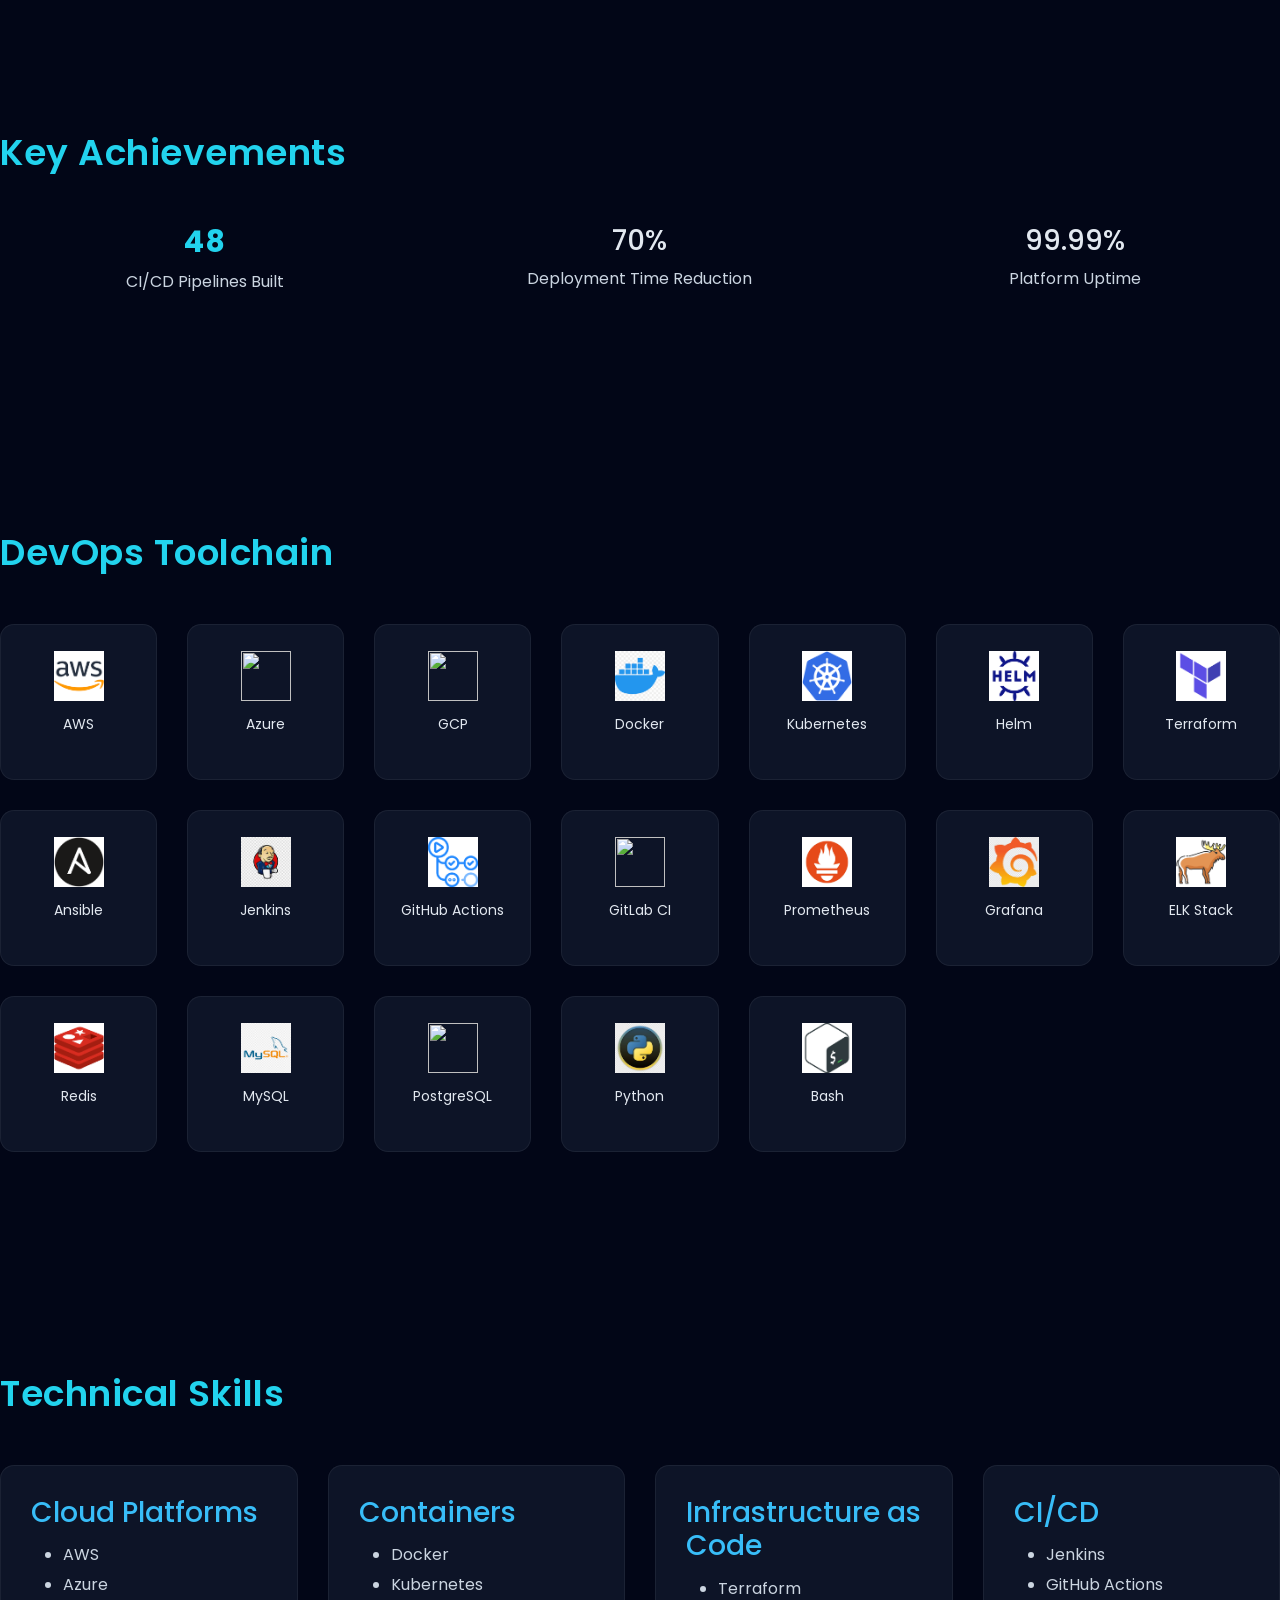
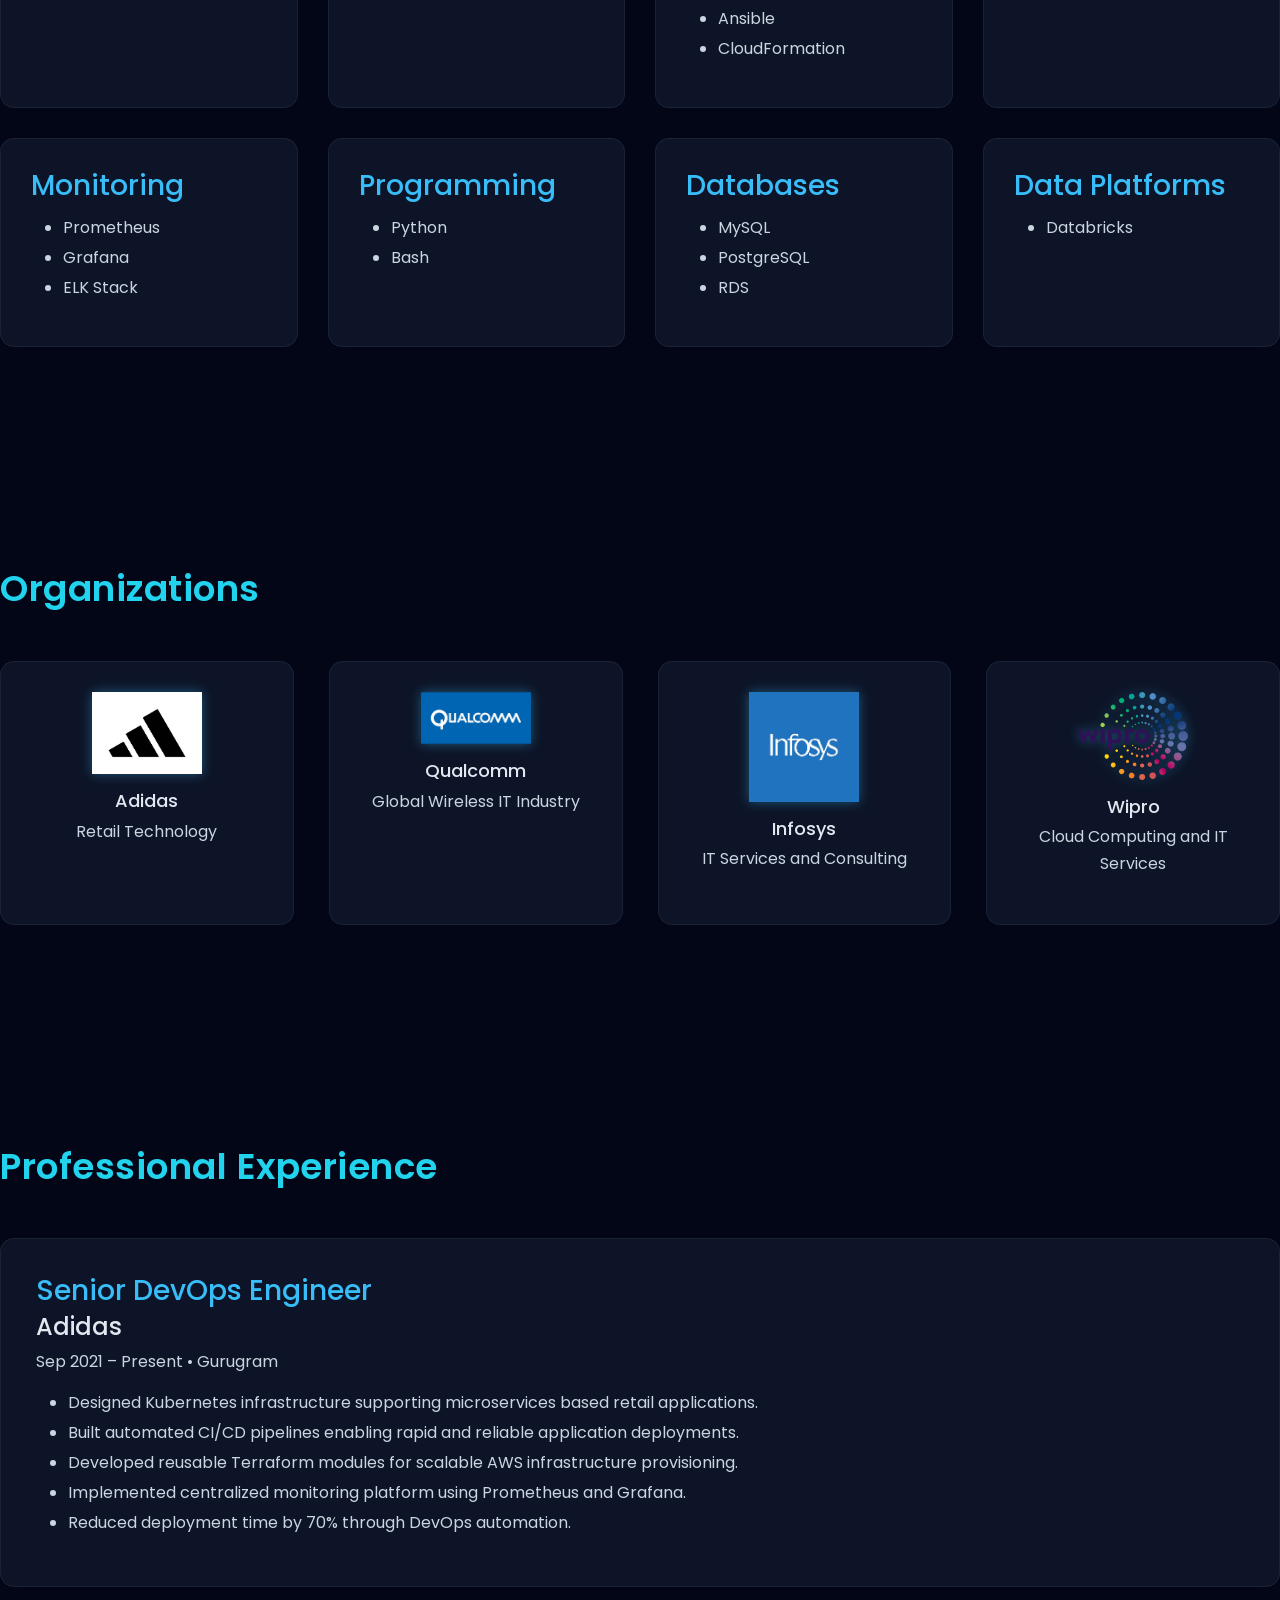
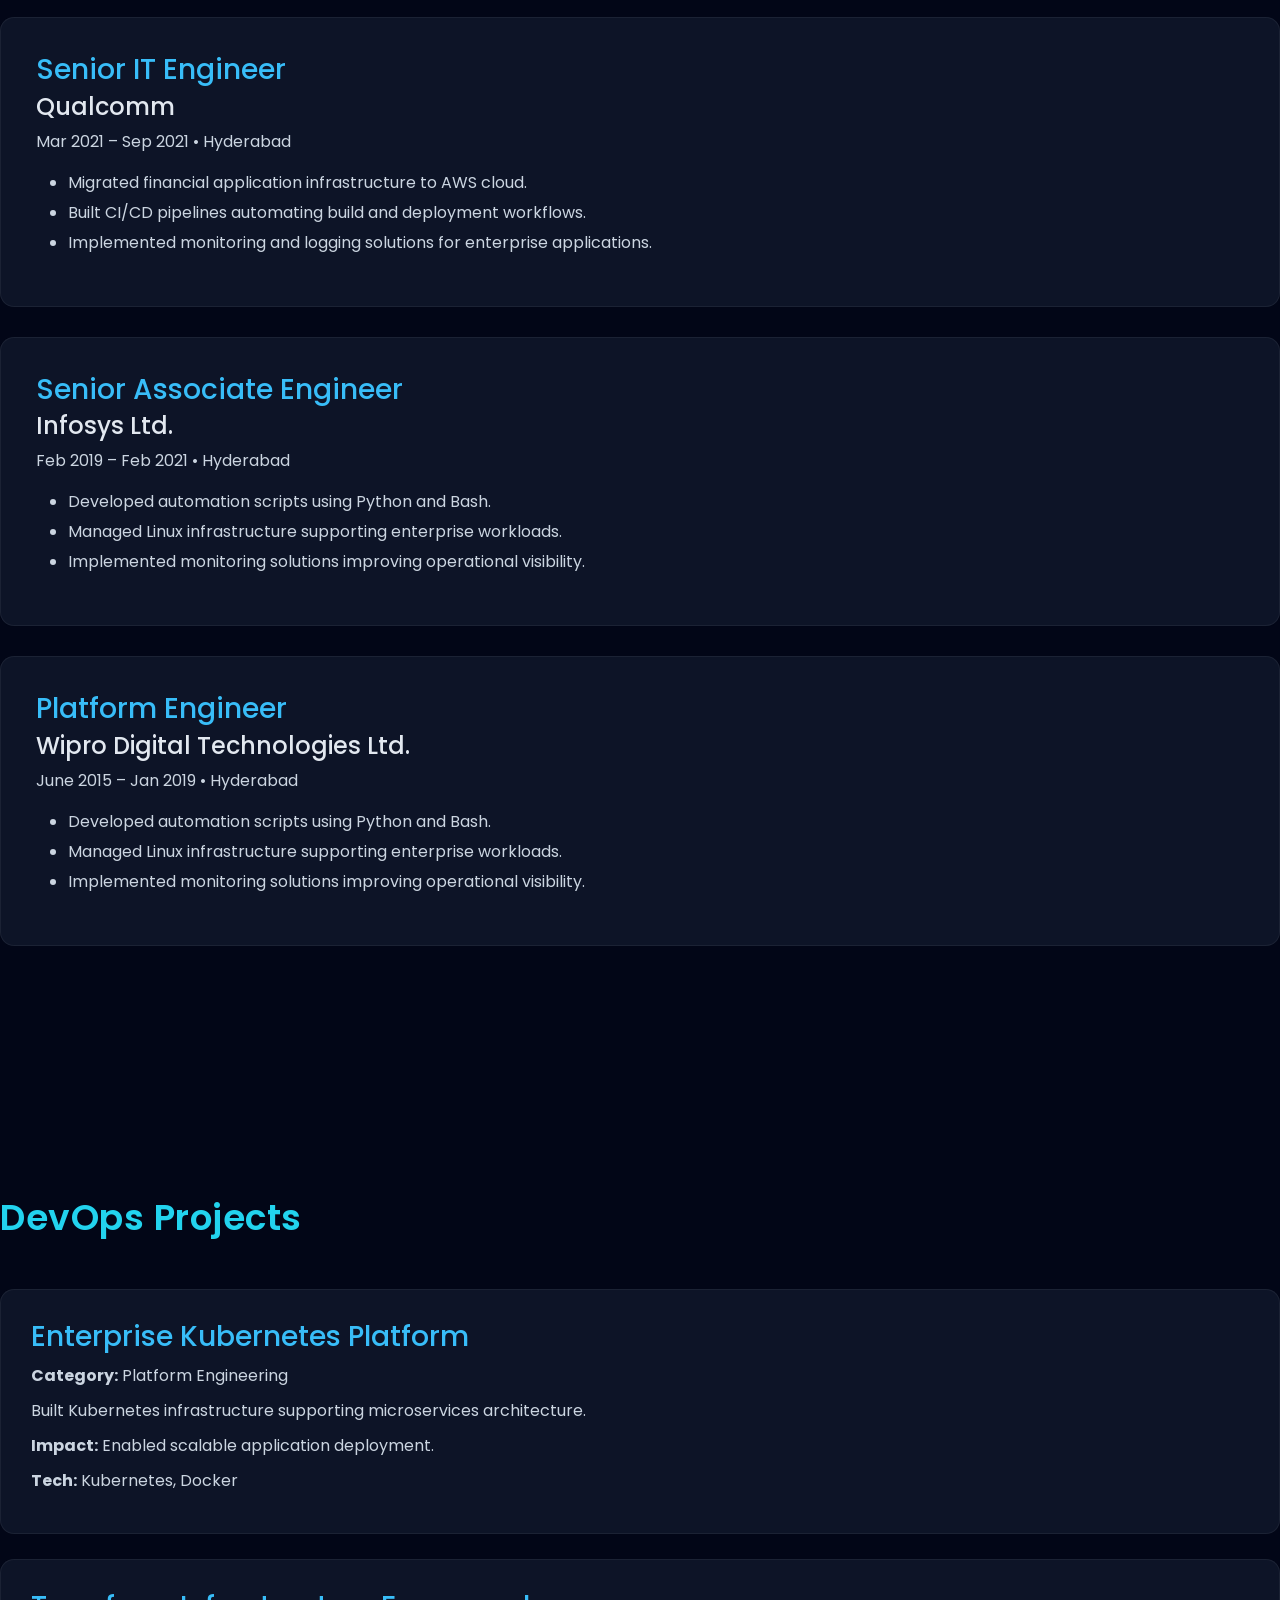
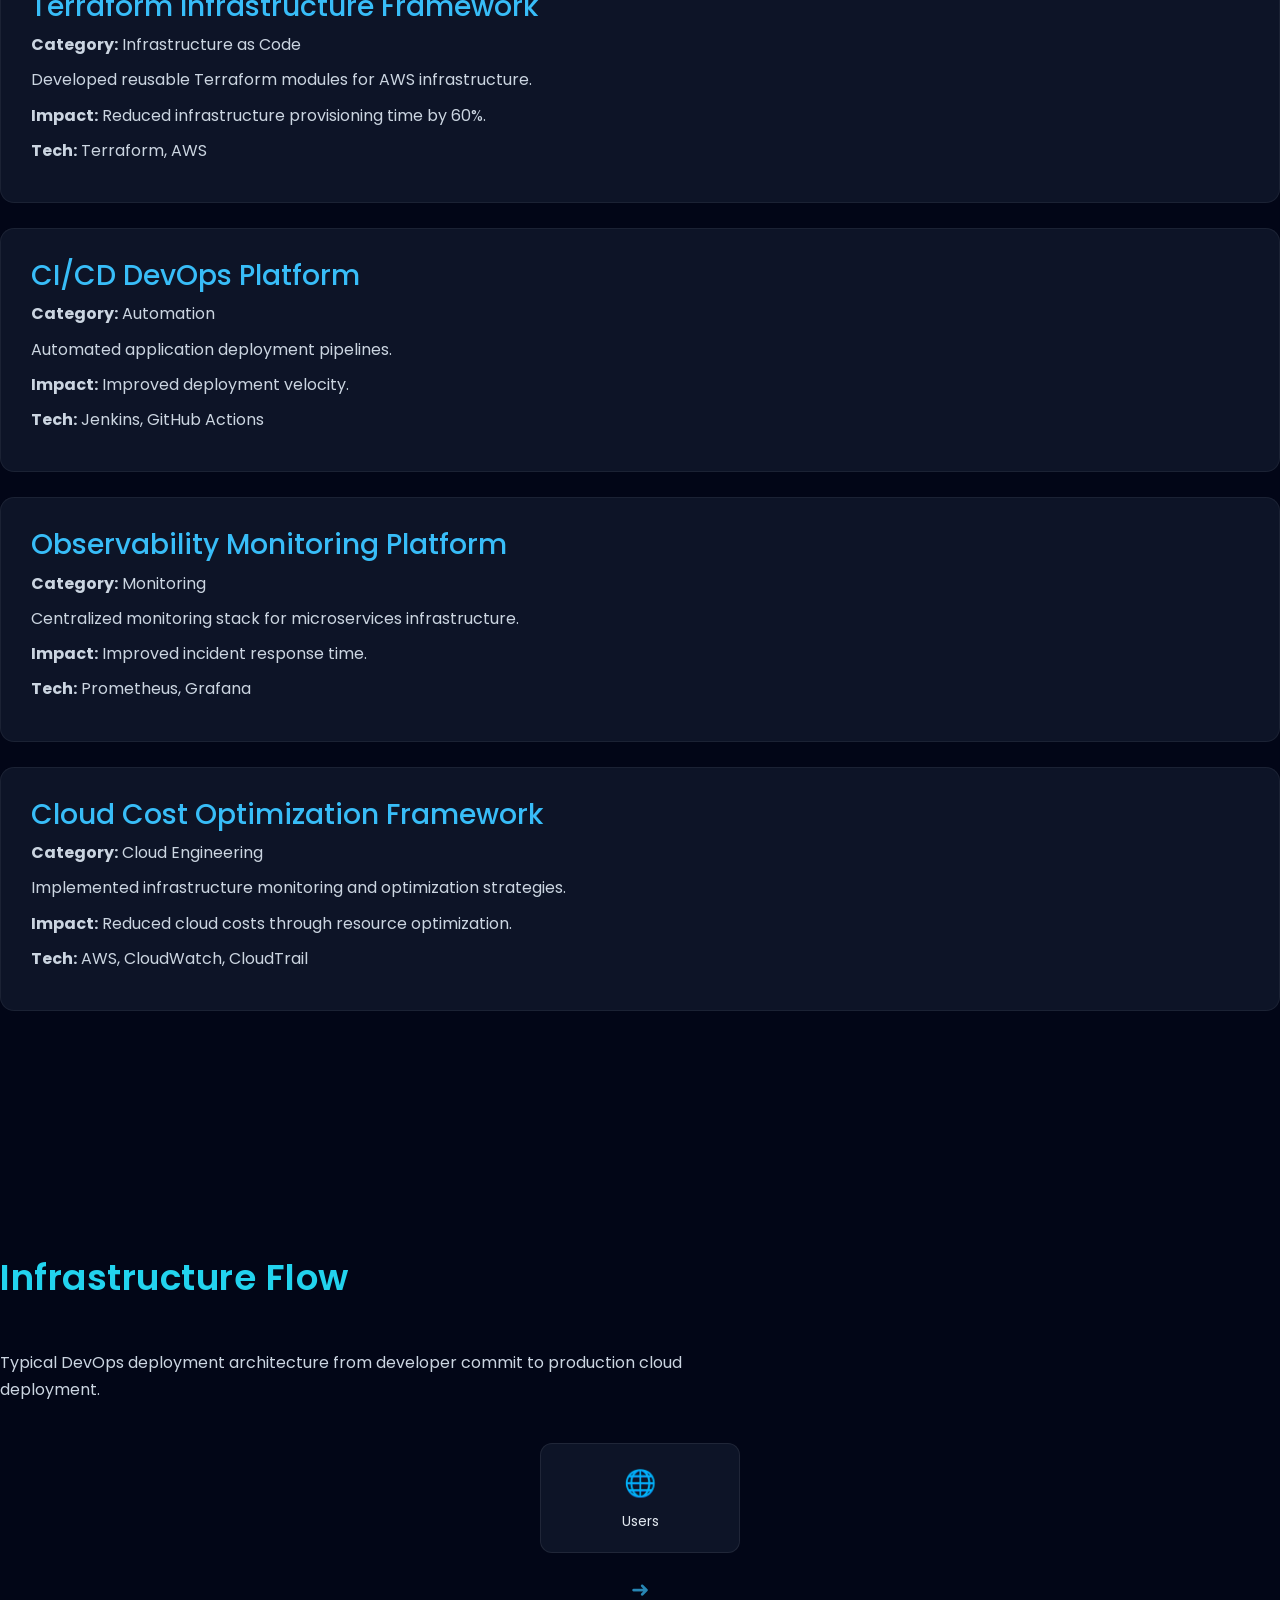
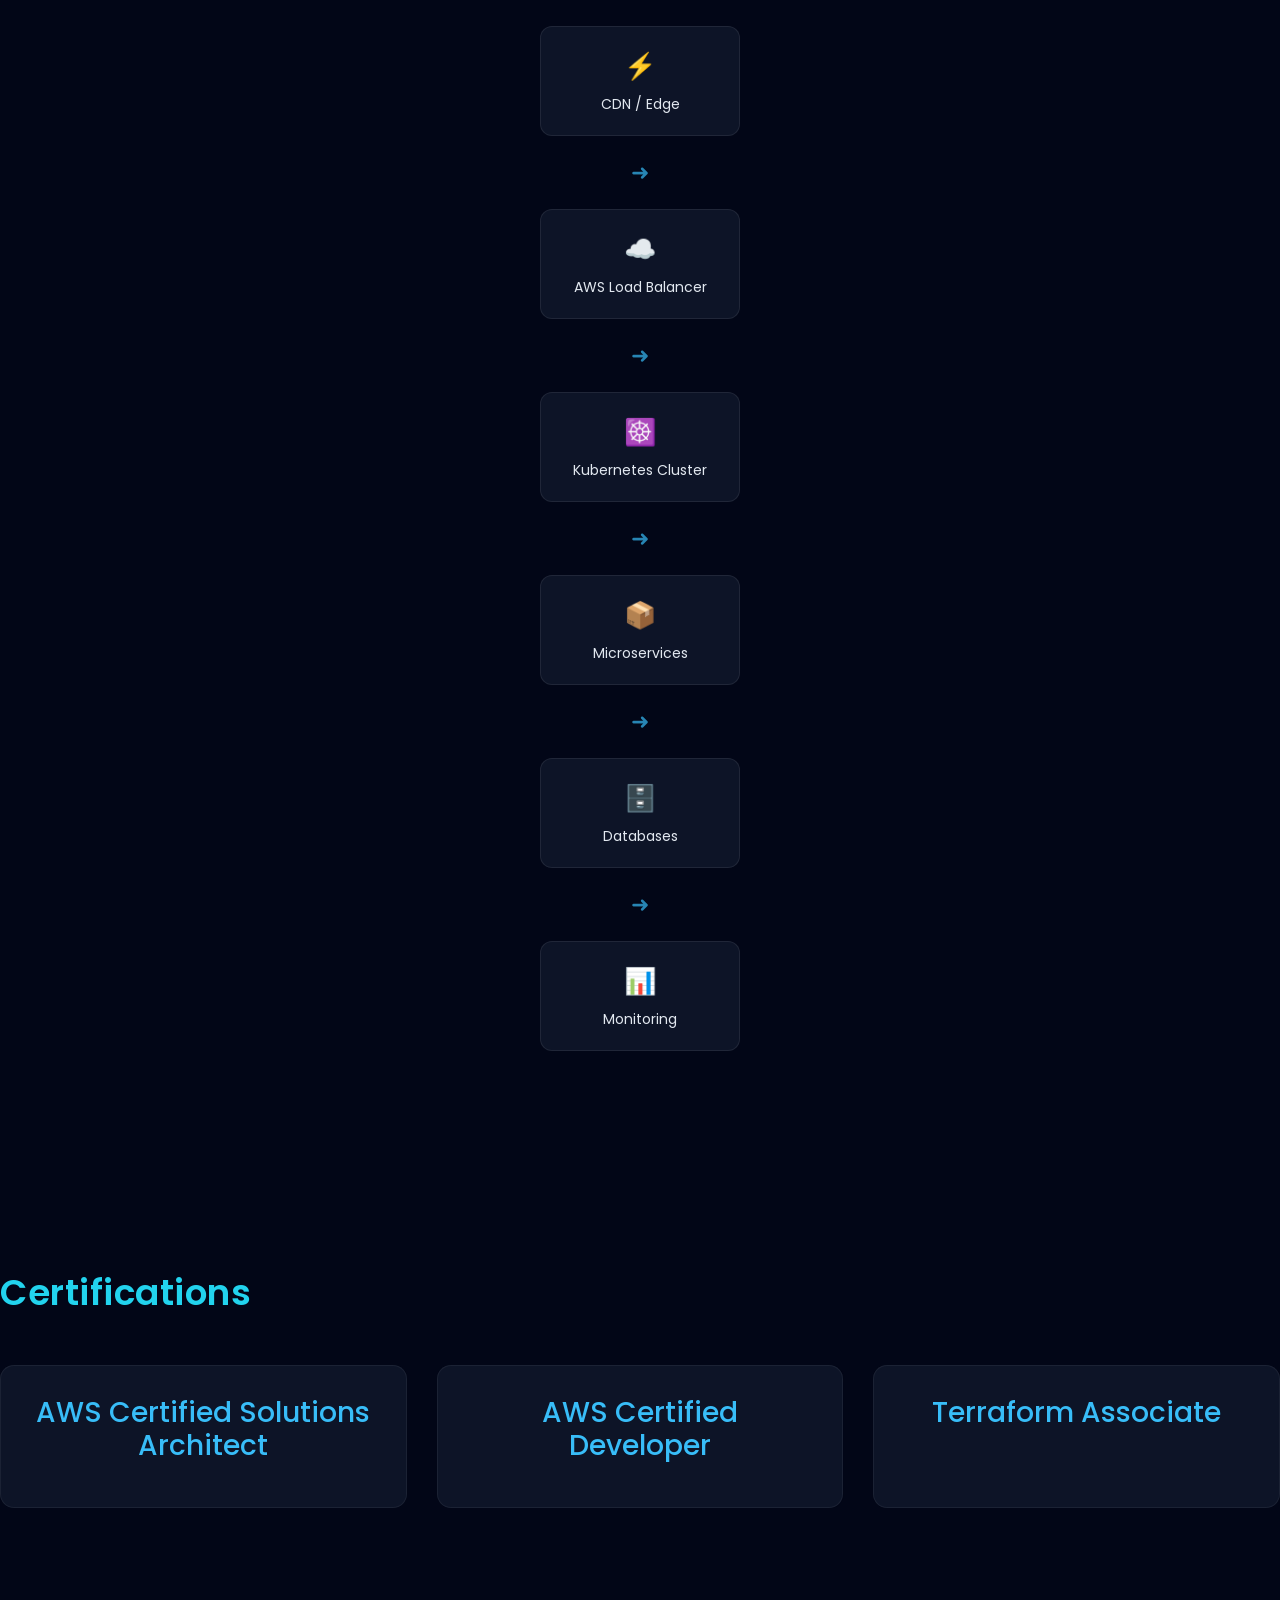
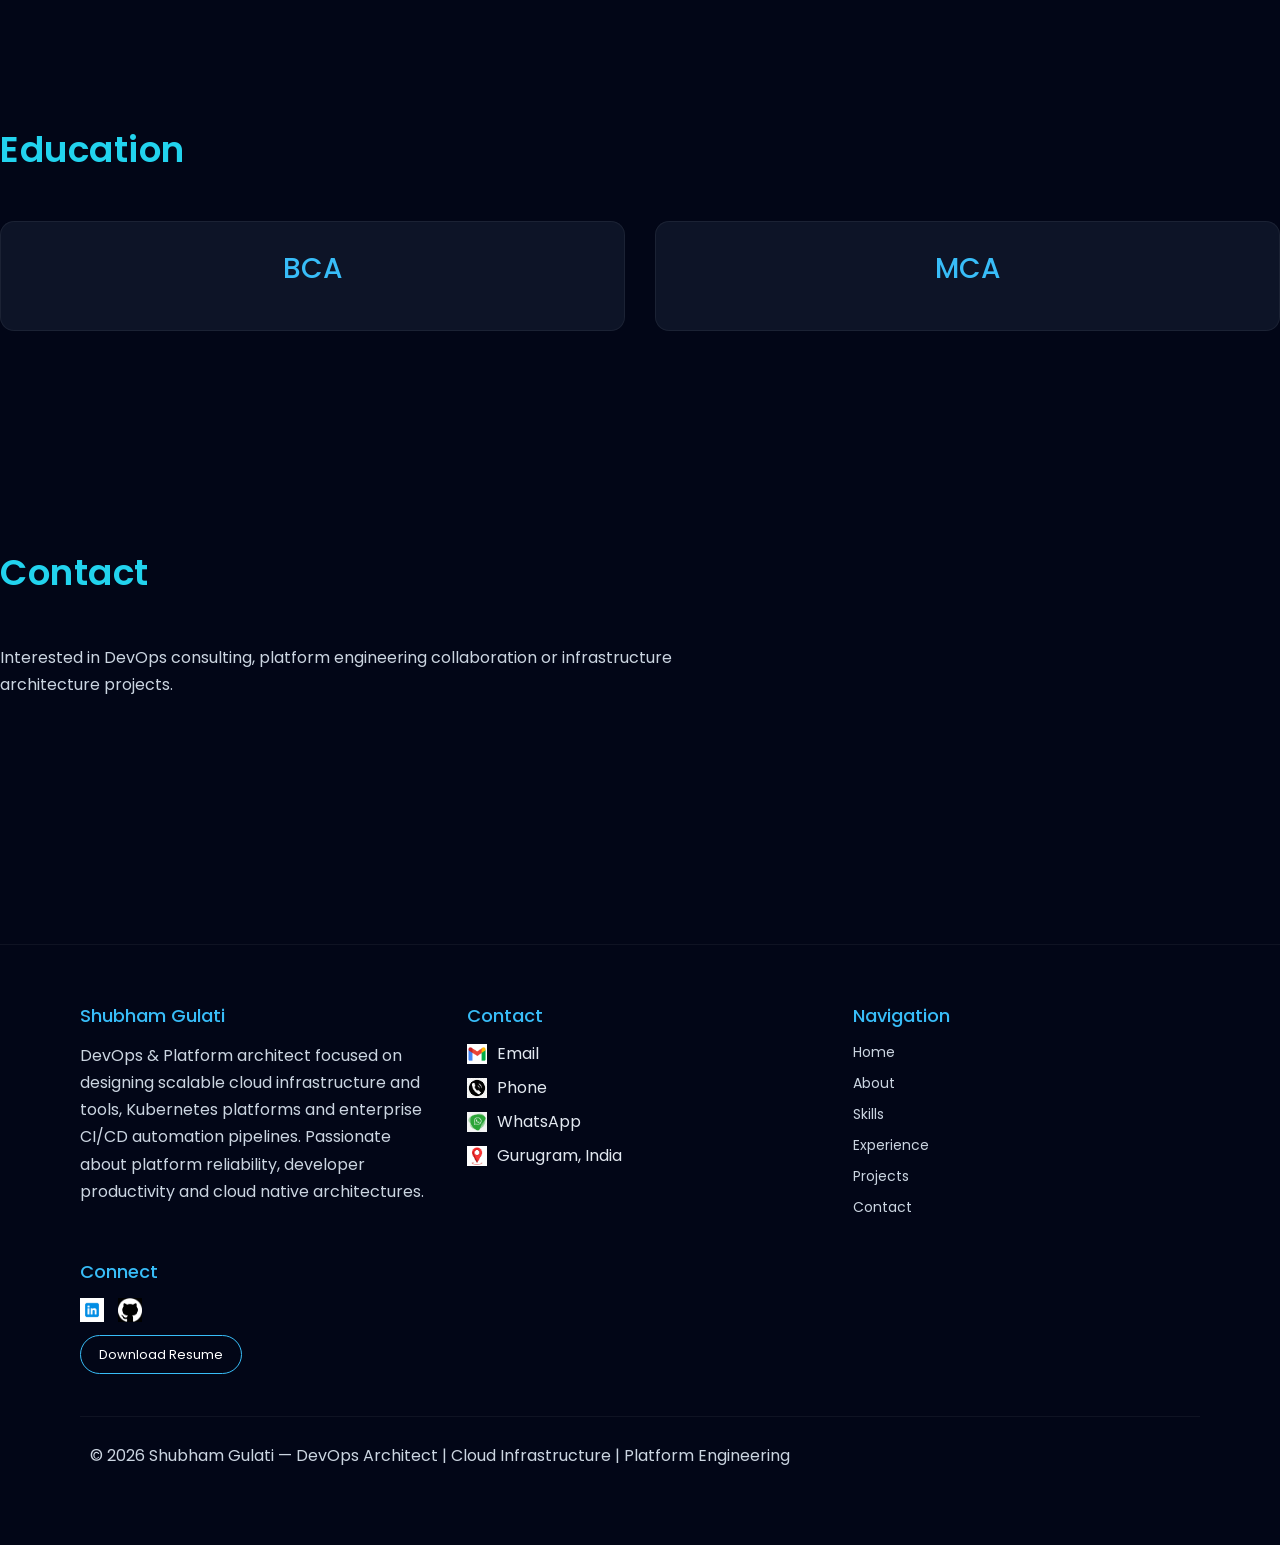
==== commit f50341ce: "change code" ====
--- a/index.html
+++ b/index.html
@@ -18,7 +18,6 @@
 <link rel="stylesheet" href="css/components.css">
 <link rel="stylesheet" href="css/animations.css">
 <link rel="stylesheet" href="css/responsive.css">
-<link rel="stylesheet" href="css/architecture.css">
 <link rel="stylesheet" href="css/infrastructure.css">
 
 </head>
@@ -60,10 +59,6 @@
 <p>Designing internal developer platforms enabling teams to deploy faster with standardized CI/CD pipelines and Kubernetes infrastructure.</p>
 </div>
 
-<div class="highlight-card">
-<h3>Cloud Architecture</h3>
-<p>Architecting secure and scalable AWS & Azure cloud environments using Infrastructure as Code and automated provisioning.</p>
-</div>
 
 <div class="highlight-card">
 <h3>Reliability Engineering</h3>
@@ -171,34 +166,6 @@
 
 </section>
 
-<!-- DEVOPS ARCHITECTURE -->
-
-<section id="architecture" class="section container">
-
-<h2 class="section-title">Cloud Architecture</h2>
-
-<div class="architecture-grid">
-
-<div class="architecture-card">
-<img src="assets/architecture/aws-architecture.png">
-</div>
-
-<div class="architecture-card">
-<img src="assets/architecture/cicd-pipeline.png">
-</div>
-
-<div class="architecture-card">
-<img src="assets/architecture/kubernetes-architecture.png">
-</div>
-
-<div class="architecture-card">
-<img src="assets/architecture/monitoring-architecture.png">
-</div>
-
-</div>
-
-</section>
-
 <!-- INFRASTRUCTURE FLOW -->
 
 <section id="infrastructure" class="section container">
@@ -268,8 +235,6 @@
 
 <script src="js/heroPipeline.js"></script>
 
-<script src="js/architecture.js"></script>
-
 <script src="js/infrastructure.js"></script>
 
 <script src="https://cdn.jsdelivr.net/npm/particles.js"></script>
--- a/css/components.css
+++ b/css/components.css
@@ -354,53 +354,6 @@
 
 
 /* =====================================================
-ARCHITECTURE CARDS
-===================================================== */
-
-.architecture-grid{
-
-display:grid;
-
-grid-template-columns:repeat(auto-fit,minmax(350px,1fr));
-
-gap:30px;
-
-margin-top:40px;
-
-}
-
-.architecture-card{
-
-padding:20px;
-
-border-radius:14px;
-
-background:rgba(15,23,42,0.9);
-
-border:1px solid rgba(255,255,255,0.06);
-
-transition:0.35s;
-
-}
-
-.architecture-card img{
-
-width:100%;
-
-border-radius:10px;
-
-}
-
-.architecture-card:hover{
-
-transform:translateY(-6px);
-
-box-shadow:0 10px 25px rgba(0,0,0,0.5);
-
-}
-
-
-/* =====================================================
 FOOTER
 ===================================================== */
 
@@ -573,4 +526,4 @@
 
 line-height:1.6;
 
-}+}
